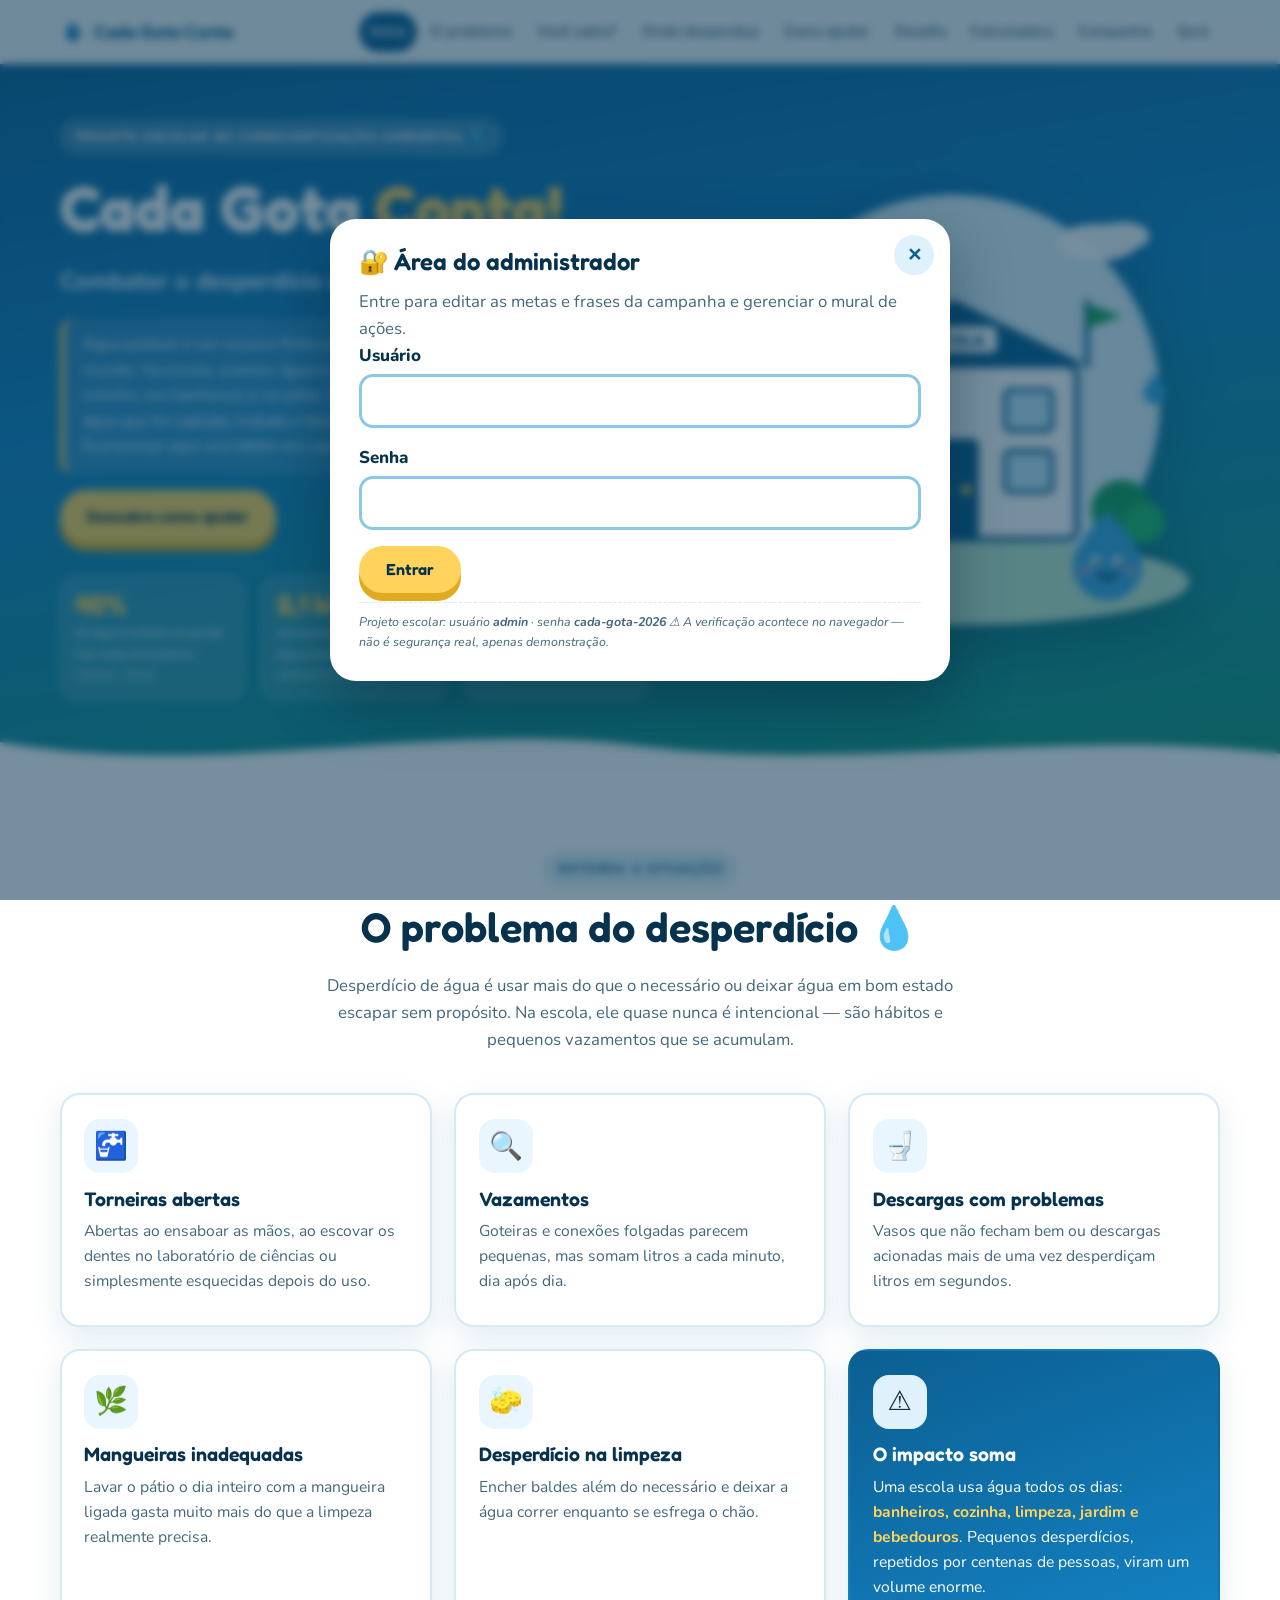
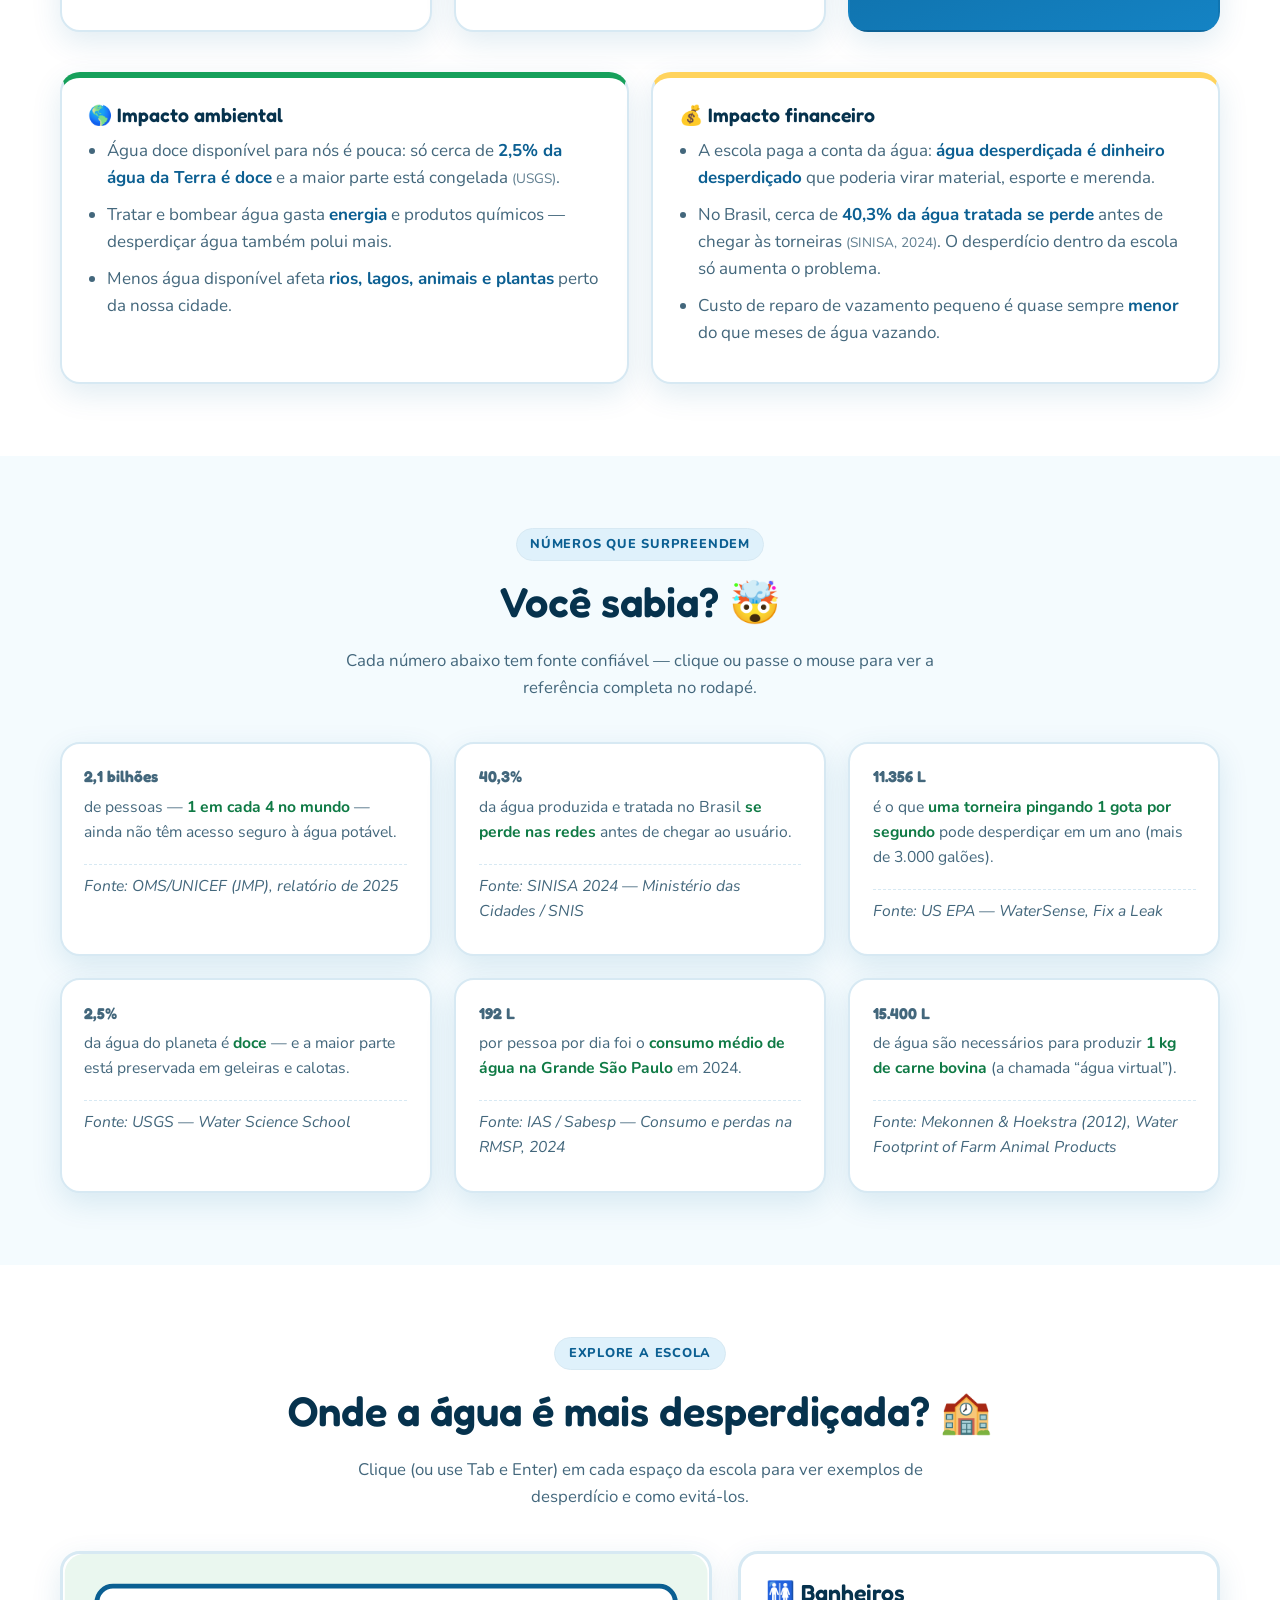
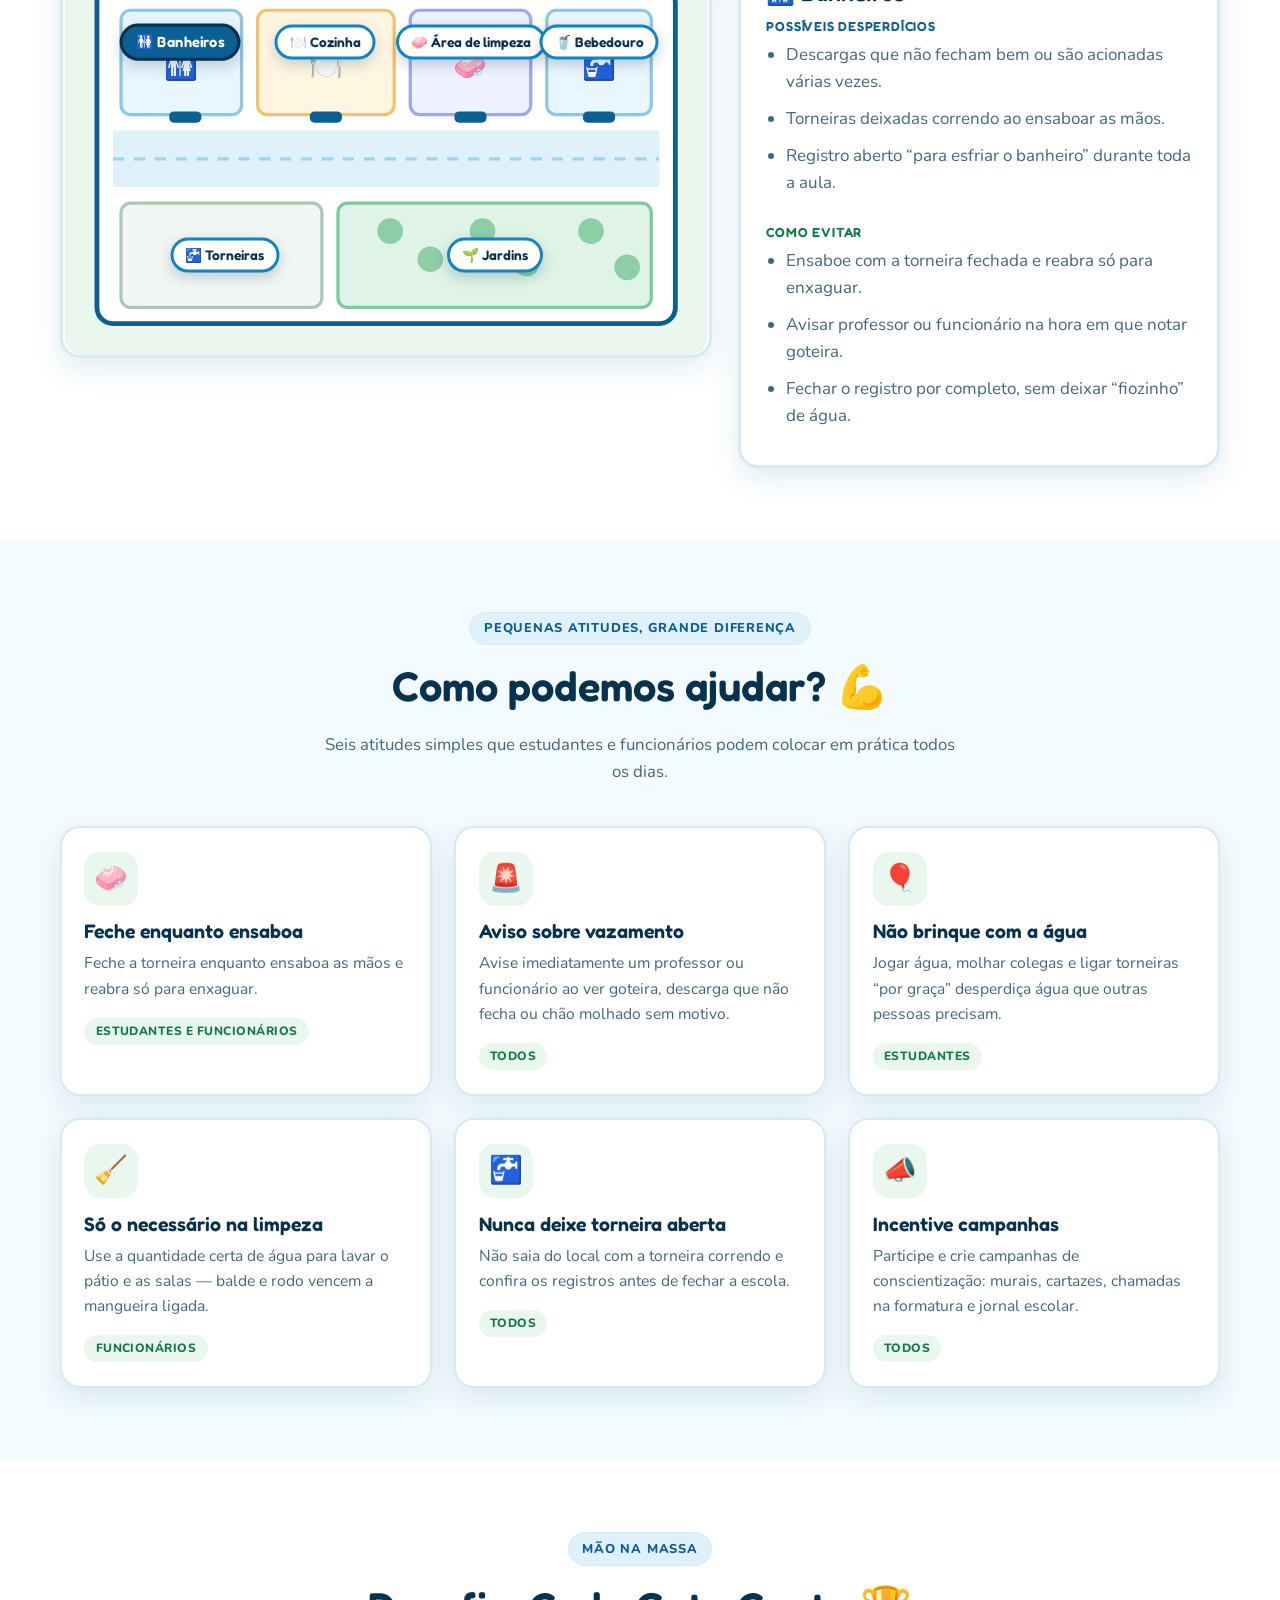
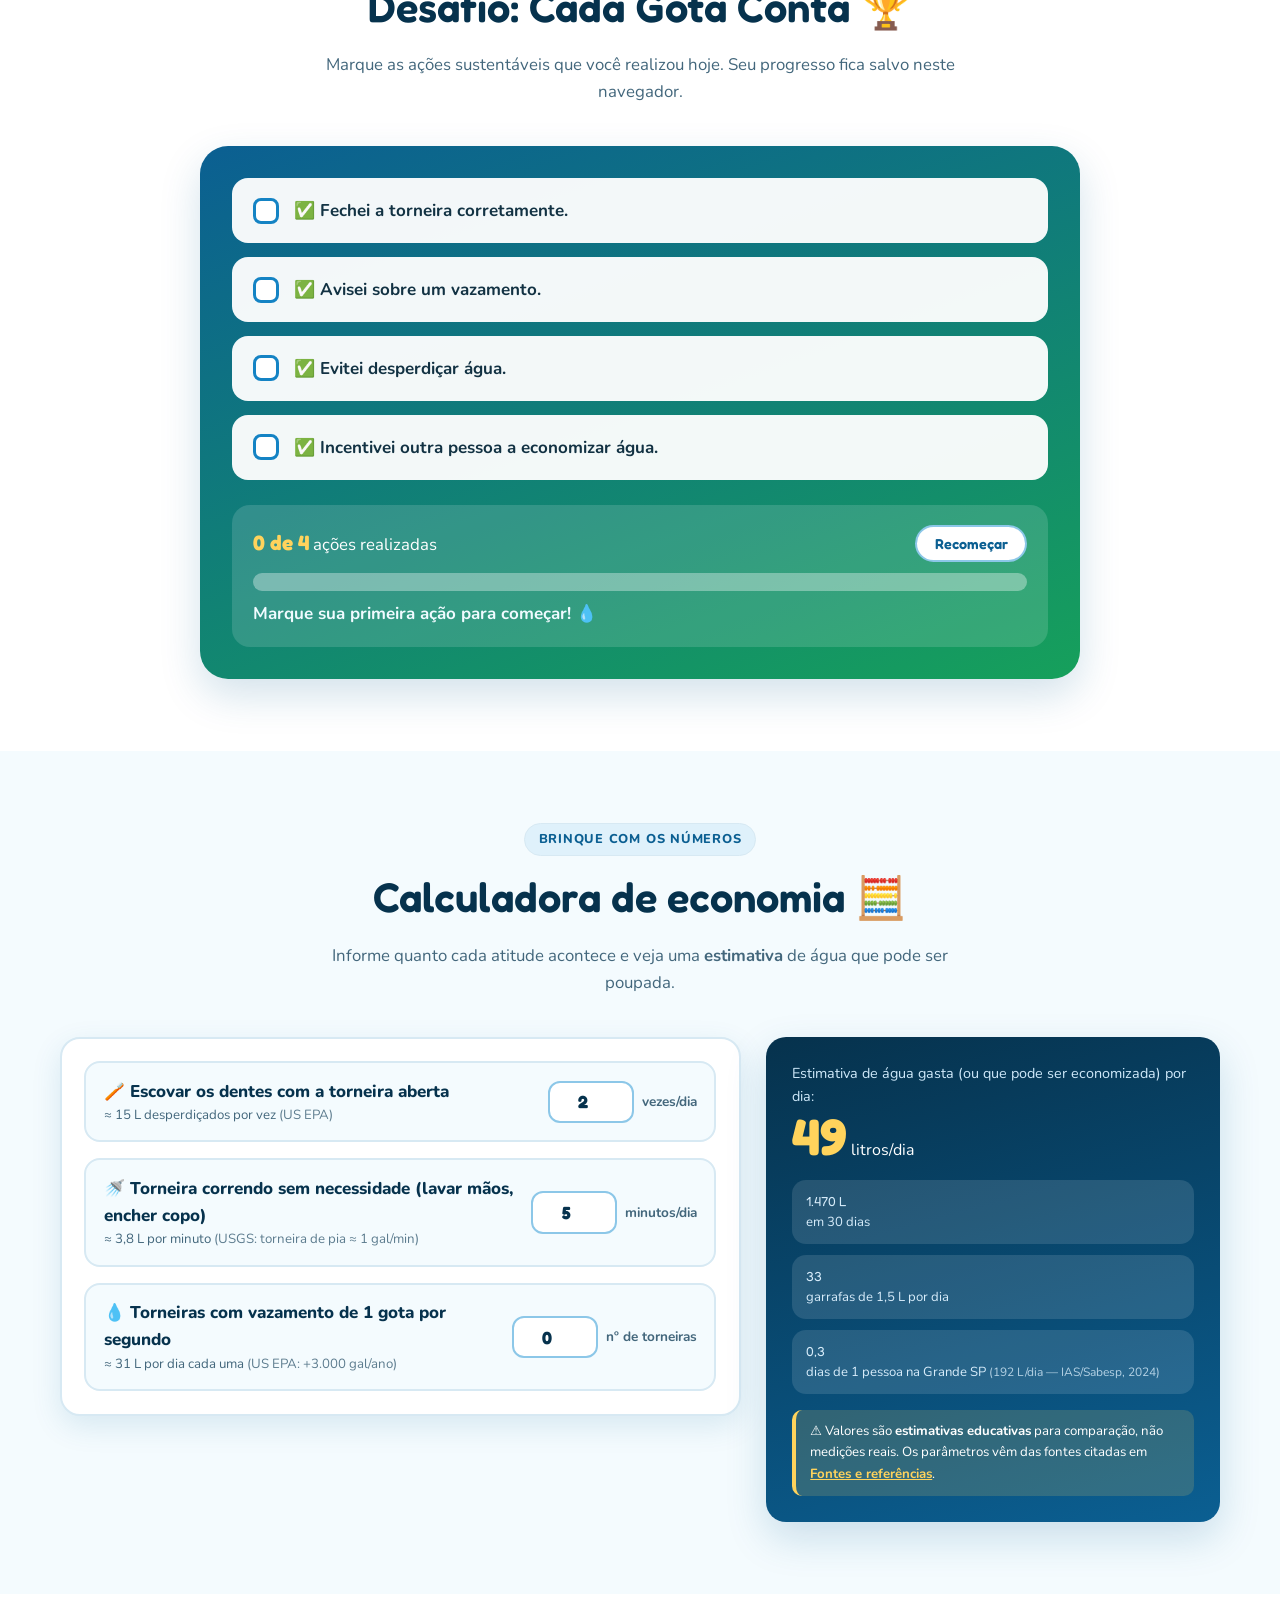
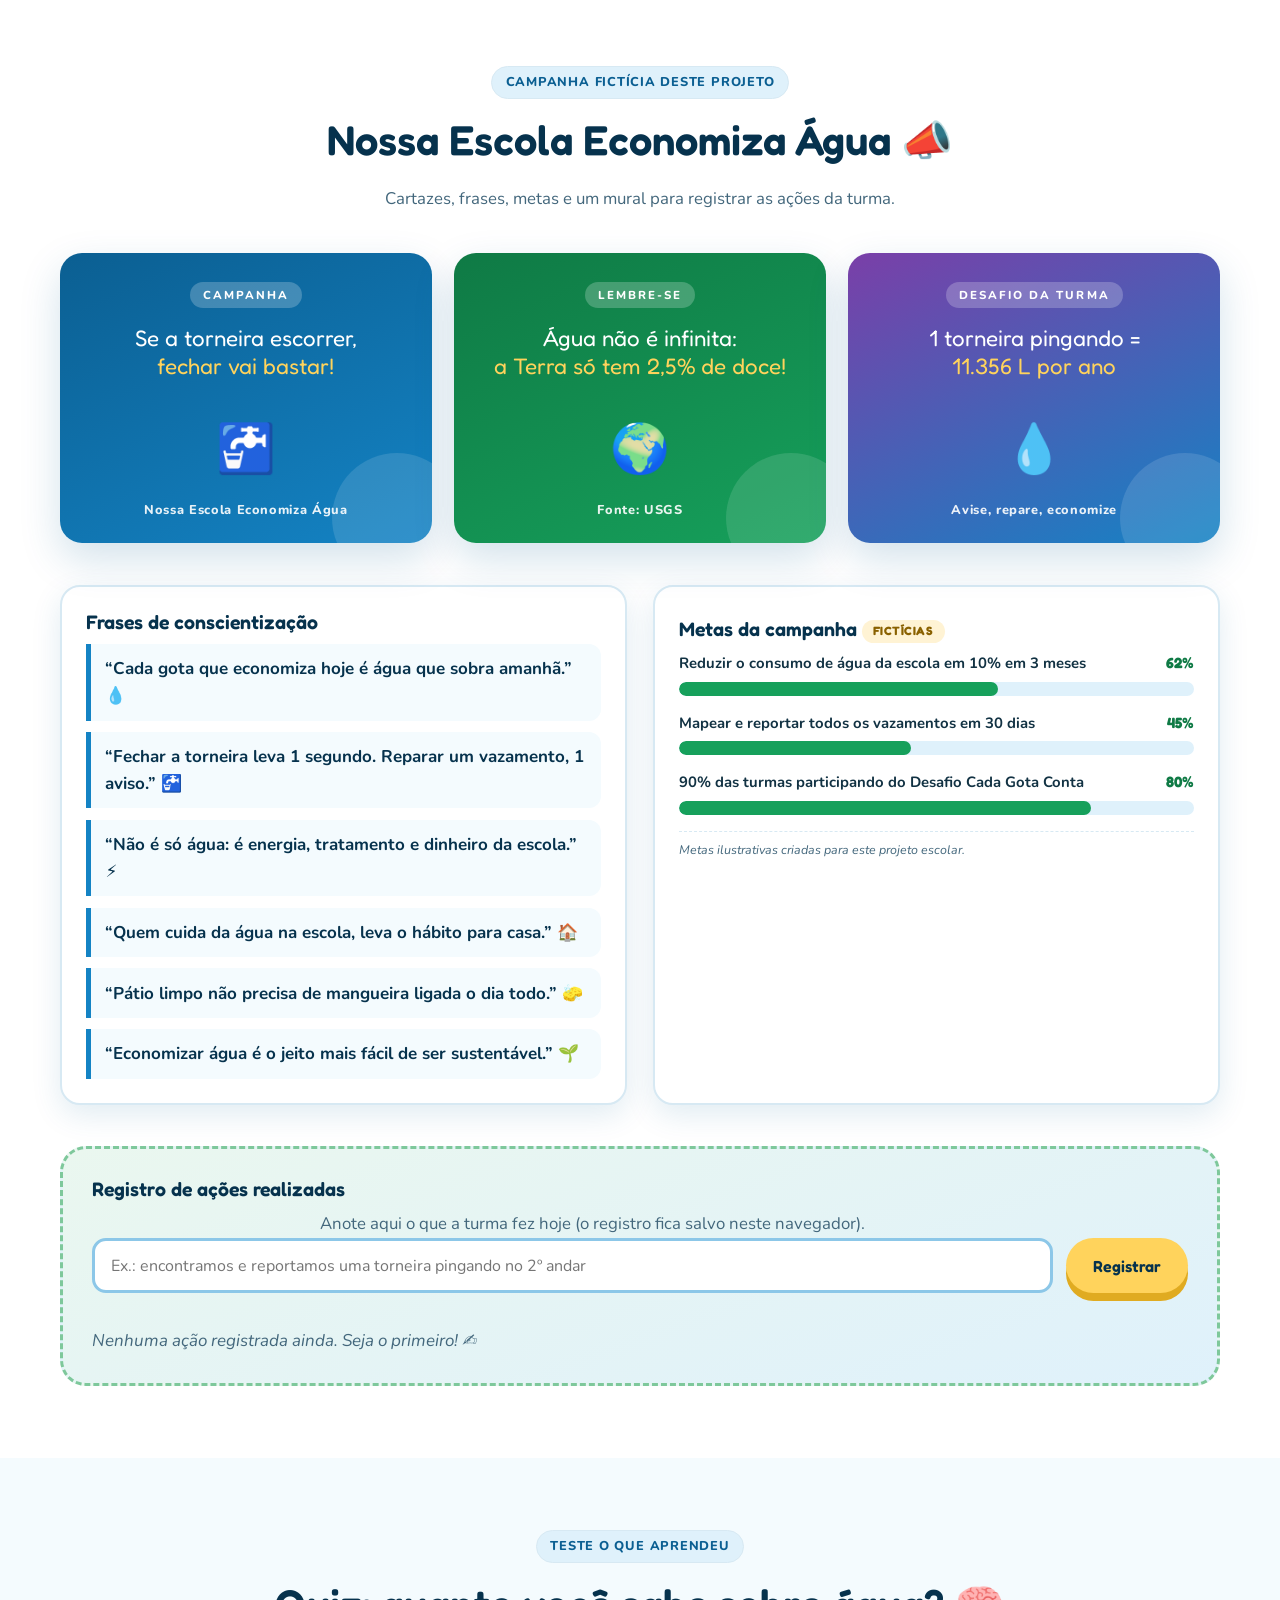
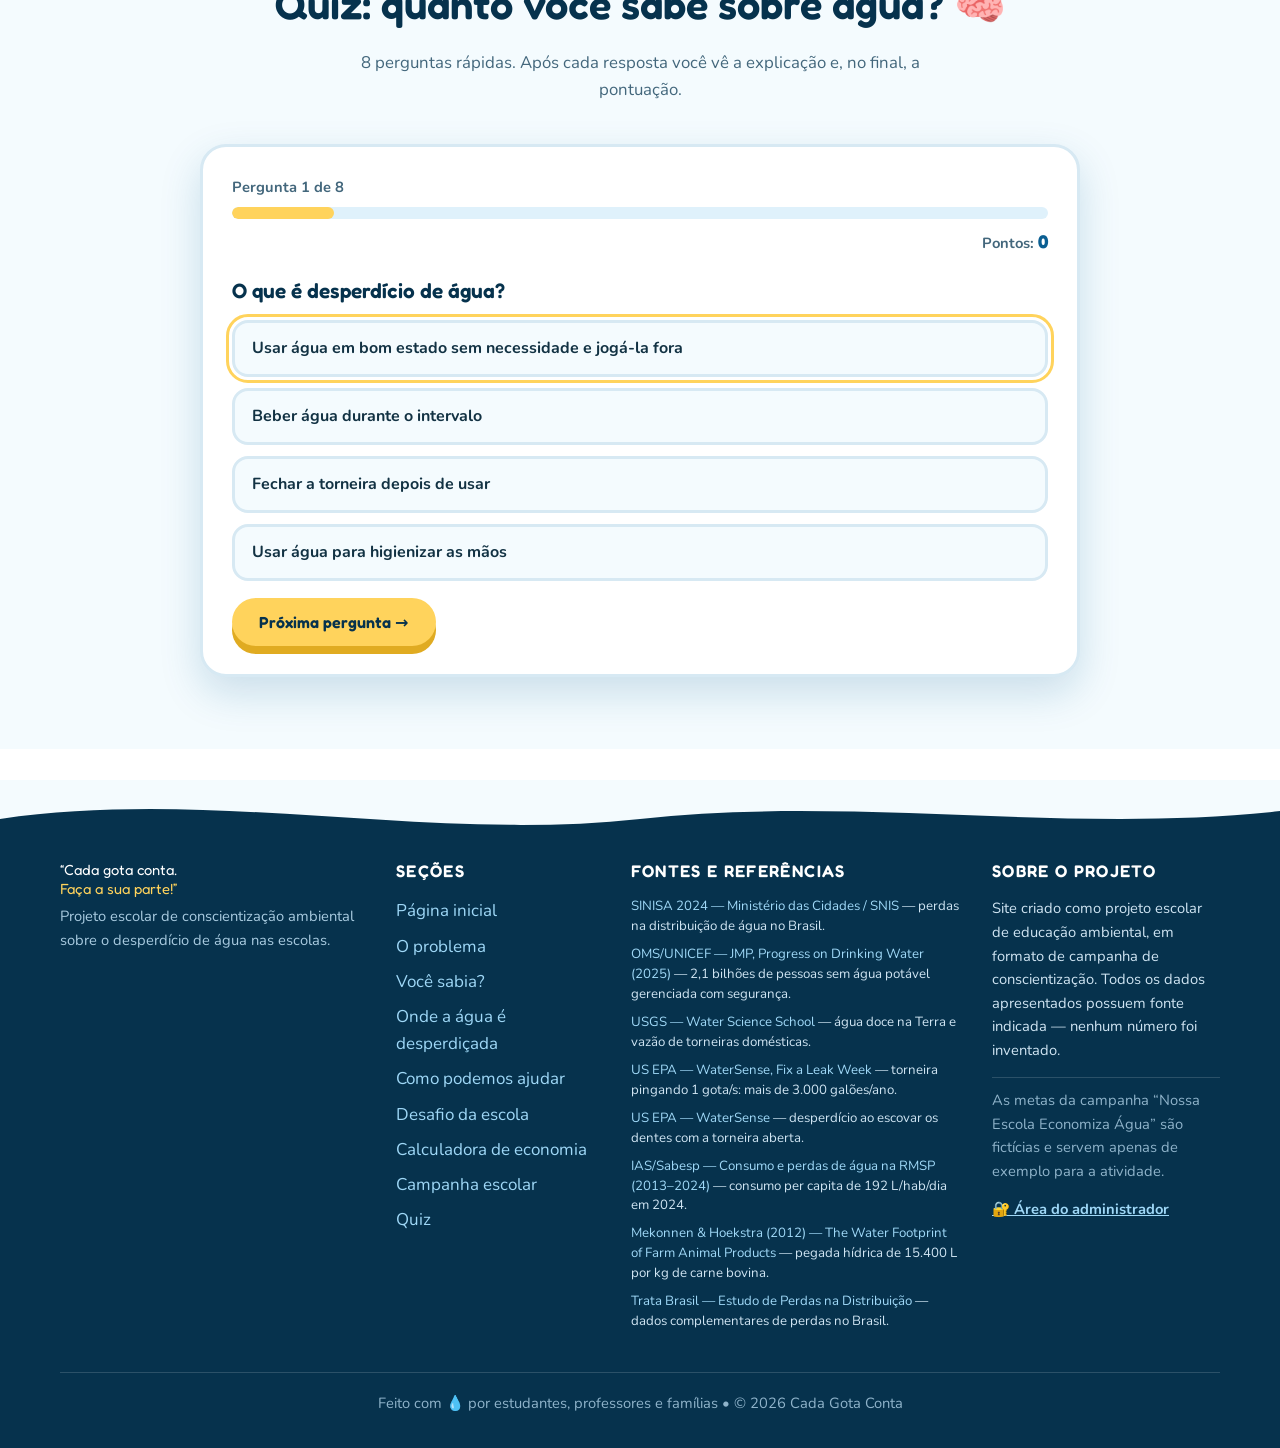
==== index.html @ d4c1e1e3 "Cada Gota Conta - site educativo sobre desperdício de água nas escolas (GitHub Pages)" ====
<!DOCTYPE html>
<html lang="pt-BR">
<head>
<meta charset="UTF-8">
<meta name="viewport" content="width=device-width, initial-scale=1.0">
<title>Cada Gota Conta! — Desperdício de água nas escolas</title>
<meta name="description" content="Site educativo sobre desperdício de água nas escolas: dados com fontes, dicas práticas, desafio interativo, calculadora de economia e quiz.">
<link rel="preconnect" href="https://fonts.googleapis.com">
<link rel="preconnect" href="https://fonts.gstatic.com" crossorigin>
<link href="https://fonts.googleapis.com/css2?family=Fredoka:wght@400;500;600;700&family=Nunito:wght@400;600;700;800&display=swap" rel="stylesheet">
<link rel="stylesheet" href="styles.css">
<link rel="icon" href="data:image/svg+xml,<svg xmlns='http://www.w3.org/2000/svg' viewBox='0 0 100 100'><text y='0.9em' font-size='90'>💧</text></svg>">
</head>
<body>

<a class="skip-link" href="#conteudo">Pular para o conteúdo principal</a>

<!-- ===================== MENU FIXO ===================== -->
<header class="menu-fixo">
  <nav class="nav container" aria-label="Navegação principal">
    <a class="marca" href="#inicio">
      <svg class="marca-icone" viewBox="0 0 24 24" aria-hidden="true" focusable="false">
        <path d="M12 2.5s6.5 7 6.5 11.4A6.5 6.5 0 0 1 12 20.5a6.5 6.5 0 0 1-6.5-6.6C5.5 9.5 12 2.5 12 2.5z" fill="currentColor"/>
      </svg>
      <span>Cada Gota Conta</span>
    </a>

    <button class="btn-menu" id="btn-menu" aria-expanded="false" aria-controls="lista-nav" aria-label="Abrir menu de navegação">
      <span class="linha-menu" aria-hidden="true"></span>
      <span class="linha-menu" aria-hidden="true"></span>
      <span class="linha-menu" aria-hidden="true"></span>
    </button>

    <ul class="lista-nav" id="lista-nav">
      <li><a href="#inicio">Início</a></li>
      <li><a href="#problema">O problema</a></li>
      <li><a href="#sabia">Você sabia?</a></li>
      <li><a href="#mapa">Onde desperdiça</a></li>
      <li><a href="#ajudar">Como ajudar</a></li>
      <li><a href="#desafio">Desafio</a></li>
      <li><a href="#calculadora">Calculadora</a></li>
      <li><a href="#campanha">Campanha</a></li>
      <li><a href="#quiz">Quiz</a></li>
    </ul>
  </nav>
</header>

<main id="conteudo">

<!-- ===================== 1. PÁGINA INICIAL ===================== -->
<section class="hero" id="inicio">
  <div class="container hero-interno">
    <div class="hero-texto reveal">
      <p class="etiqueta">Projeto escolar de conscientização ambiental 🌎</p>
      <h1>Cada Gota <span class="destaque-agua">Conta!</span></h1>
      <p class="subtitulo">Combater o desperdício de água começa na escola.</p>
      <p class="hero-recado">
        Água potável é um recurso finito e não chega igual para todo mundo. Na escola, usamos água o dia
        inteiro — na limpeza, na cozinha, nos banheiros e no pátio. Cada torneira mal fechada é água que
        foi captada, tratada e bombeada sendo jogada fora. Economizar aqui vira hábito em casa e na cidade.
      </p>
      <a class="botao botao-primario" href="#problema">Descubra como ajudar</a>

      <ul class="hero-numeros" aria-label="Números que mostram a importância do tema">
        <li>
          <strong class="numero" data-contador="40" data-sufixo="%">40%</strong>
          <span>da água tratada se perde nas redes brasileiras <em>(SINISA, 2024)</em></span>
        </li>
        <li>
          <strong class="numero" data-contador="2.1" data-decimais="1" data-sufixo=" bi">2,1 bi</strong>
          <span>de pessoas ainda sem água potável segura <em>(OMS/UNICEF, 2025)</em></span>
        </li>
        <li>
          <strong class="numero" data-contador="11356" data-sufixo=" L">11.356 L</strong>
          <span>perdidos por ano só com 1 torneira pingando <em>(US EPA)</em></span>
        </li>
      </ul>
    </div>

    <div class="hero-arte reveal" role="img" aria-label="Ilustração de uma escola com árvores, um bebedouro e gotas d'água flutuando ao redor">
      <svg viewBox="0 0 520 440" class="svg-escola" aria-hidden="true" focusable="false">
        <!-- céu / fundo -->
        <circle cx="260" cy="215" r="200" fill="#dff1fb"/>
        <circle cx="260" cy="215" r="200" fill="none" stroke="#b8e2f5" stroke-width="4"/>
        <!-- nuvens -->
        <g fill="#ffffff" opacity=".95">
          <ellipse cx="120" cy="80" rx="46" ry="22"/>
          <ellipse cx="150" cy="72" rx="30" ry="18"/>
          <ellipse cx="400" cy="60" rx="40" ry="18"/>
          <ellipse cx="425" cy="54" rx="26" ry="14"/>
        </g>
        <!-- sol -->
        <circle cx="66" cy="176" r="30" fill="#ffd35c"/>
        <!-- gramado -->
        <ellipse cx="260" cy="392" rx="230" ry="42" fill="#bfe8cd"/>
        <!-- prédio da escola -->
        <g>
          <rect x="140" y="180" width="240" height="170" rx="10" fill="#ffffff" stroke="#0b5f92" stroke-width="5"/>
          <polygon points="130,180 260,116 390,180" fill="#0b5f92"/>
          <rect x="236" y="252" width="48" height="98" rx="6" fill="#0b5f92"/>
          <circle cx="248" cy="302" r="5" fill="#ffd35c"/>
          <circle cx="272" cy="302" r="5" fill="#ffd35c"/>
          <!-- janelas -->
          <g fill="#bfe6fa" stroke="#0b5f92" stroke-width="4">
            <rect x="164" y="204" width="46" height="40" rx="5"/>
            <rect x="310" y="204" width="46" height="40" rx="5"/>
            <rect x="164" y="264" width="46" height="40" rx="5"/>
            <rect x="310" y="264" width="46" height="40" rx="5"/>
          </g>
          <!-- placa da escola -->
          <rect x="216" y="140" width="88" height="30" rx="8" fill="#ffffff" stroke="#0b5f92" stroke-width="4"/>
          <text x="260" y="161" text-anchor="middle" font-family="Fredoka, sans-serif" font-size="16" font-weight="600" fill="#0b5f92">ESCOLA</text>
          <!-- mastro -->
          <line x1="390" y1="180" x2="390" y2="118" stroke="#0b5f92" stroke-width="5" stroke-linecap="round"/>
          <polygon points="390,120 424,132 390,144" fill="#16a05b"/>
        </g>
        <!-- árvores -->
        <g>
          <rect x="88" y="330" width="14" height="40" rx="5" fill="#8a5a2b"/>
          <circle cx="95" cy="316" r="34" fill="#16a05b"/>
          <circle cx="74" cy="332" r="22" fill="#1fb96a"/>
          <rect x="418" y="336" width="12" height="36" rx="5" fill="#8a5a2b"/>
          <circle cx="424" cy="322" r="30" fill="#16a05b"/>
          <circle cx="446" cy="334" r="20" fill="#1fb96a"/>
        </g>
        <!-- torneira -->
        <g transform="translate(60,236)">
          <rect x="0" y="0" width="16" height="64" rx="6" fill="#5a7d8f"/>
          <rect x="10" y="-4" width="52" height="14" rx="7" fill="#5a7d8f"/>
          <rect x="44" y="8" width="18" height="12" rx="5" fill="#486677"/>
          <circle cx="53" cy="-6" r="12" fill="#ffd35c" stroke="#486677" stroke-width="4"/>
        </g>
        <!-- gotas animadas -->
        <g class="gotas">
          <g class="gota gota-1" transform="translate(118,286)">
            <path d="M0,-16 C7,-6 12,0 12,6 A12,12 0 0 1 -12,6 C-12,0 -7,-6 0,-16 Z" fill="#38a7e0"/>
          </g>
          <g class="gota gota-2" transform="translate(150,320) scale(.7)">
            <path d="M0,-16 C7,-6 12,0 12,6 A12,12 0 0 1 -12,6 C-12,0 -7,-6 0,-16 Z" fill="#16a05b"/>
          </g>
          <g class="gota gota-3" transform="translate(430,180) scale(.9)">
            <path d="M0,-16 C7,-6 12,0 12,6 A12,12 0 0 1 -12,6 C-12,0 -7,-6 0,-16 Z" fill="#38a7e0"/>
          </g>
        </g>
        <!-- gota mascote -->
        <g transform="translate(410,368)">
          <path d="M0,-46 C20,-24 34,-8 34,8 A34,34 0 0 1 -34,8 C-34,-8 -20,-24 0,-46 Z" fill="#38a7e0"/>
          <circle cx="-11" cy="4" r="5.5" fill="#ffffff"/>
          <circle cx="11" cy="4" r="5.5" fill="#ffffff"/>
          <circle cx="-9.5" cy="5.5" r="2.6" fill="#08324a"/>
          <circle cx="12.5" cy="5.5" r="2.6" fill="#08324a"/>
          <path d="M-9,16 Q0,24 9,16" stroke="#08324a" stroke-width="3.4" fill="none" stroke-linecap="round"/>
          <circle cx="-22" cy="13" r="4.5" fill="#ff9fb0" opacity=".7"/>
          <circle cx="22" cy="13" r="4.5" fill="#ff9fb0" opacity=".7"/>
        </g>
      </svg>
    </div>
  </div>

  <div class="ondulacao" aria-hidden="true">
    <svg viewBox="0 0 1440 90" preserveAspectRatio="none"><path d="M0,40 C240,90 480,10 720,45 C960,80 1200,20 1440,55 L1440,90 L0,90 Z" fill="#ffffff"></path></svg>
  </div>
</section>

<!-- ===================== 2. O PROBLEMA ===================== -->
<section class="secao" id="problema">
  <div class="container">
    <header class="cabecalho-secao reveal">
      <p class="etiqueta">Entenda a situação</p>
      <h2>O problema do desperdício 💧</h2>
      <p class="secao-lead">Desperdício de água é usar mais do que o necessário ou deixar água em bom estado escapar sem propósito. Na escola, ele quase nunca é intencional — são hábitos e pequenos vazamentos que se acumulam.</p>
    </header>

    <div class="grade grade-3 reveal">
      <article class="card card-exemplo">
        <span class="card-icone" aria-hidden="true">🚰</span>
        <h3>Torneiras abertas</h3>
        <p>Abertas ao ensaboar as mãos, ao escovar os dentes no laboratório de ciências ou simplesmente esquecidas depois do uso.</p>
      </article>
      <article class="card card-exemplo">
        <span class="card-icone" aria-hidden="true">🔍</span>
        <h3>Vazamentos</h3>
        <p>Goteiras e conexões folgadas parecem pequenas, mas somam litros a cada minuto, dia após dia.</p>
      </article>
      <article class="card card-exemplo">
        <span class="card-icone" aria-hidden="true">🚽</span>
        <h3>Descargas com problemas</h3>
        <p>Vasos que não fecham bem ou descargas acionadas mais de uma vez desperdiçam litros em segundos.</p>
      </article>
      <article class="card card-exemplo">
        <span class="card-icone" aria-hidden="true">🌿</span>
        <h3>Mangueiras inadequadas</h3>
        <p>Lavar o pátio o dia inteiro com a mangueira ligada gasta muito mais do que a limpeza realmente precisa.</p>
      </article>
      <article class="card card-exemplo">
        <span class="card-icone" aria-hidden="true">🧽</span>
        <h3>Desperdício na limpeza</h3>
        <p>Encher baldes além do necessário e deixar a água correr enquanto se esfrega o chão.</p>
      </article>
      <article class="card card-destaque">
        <span class="card-icone" aria-hidden="true">⚠️</span>
        <h3>O impacto soma</h3>
        <p>Uma escola usa água todos os dias: <strong>banheiros, cozinha, limpeza, jardim e bebedouros</strong>. Pequenos desperdícios, repetidos por centenas de pessoas, viram um volume enorme.</p>
      </article>
    </div>

    <div class="impactos reveal">
      <article class="impacto impacto-ambiental">
        <h3><span aria-hidden="true">🌎</span> Impacto ambiental</h3>
        <ul class="lista-marcada">
          <li>Água doce disponível para nós é pouca: só cerca de <strong>2,5% da água da Terra é doce</strong> e a maior parte está congelada <em>(USGS)</em>.</li>
          <li>Tratar e bombear água gasta <strong>energia</strong> e produtos químicos — desperdiçar água também polui mais.</li>
          <li>Menos água disponível afeta <strong>rios, lagos, animais e plantas</strong> perto da nossa cidade.</li>
        </ul>
      </article>
      <article class="impacto impacto-financeiro">
        <h3><span aria-hidden="true">💰</span> Impacto financeiro</h3>
        <ul class="lista-marcada">
          <li>A escola paga a conta da água: <strong>água desperdiçada é dinheiro desperdiçado</strong> que poderia virar material, esporte e merenda.</li>
          <li>No Brasil, cerca de <strong>40,3% da água tratada se perde</strong> antes de chegar às torneiras <em>(SINISA, 2024)</em>. O desperdício dentro da escola só aumenta o problema.</li>
          <li>Custo de reparo de vazamento pequeno é quase sempre <strong>menor</strong> do que meses de água vazando.</li>
        </ul>
      </article>
    </div>
  </div>
</section>

<!-- ===================== 3. VOCÊ SABIA? ===================== -->
<section class="secao secao-fundo-suave" id="sabia">
  <div class="container">
    <header class="cabecalho-secao reveal">
      <p class="etiqueta">Números que surpreendem</p>
      <h2>Você sabia? 🤯</h2>
      <p class="secao-lead">Cada número abaixo tem fonte confiável — clique ou passe o mouse para ver a referência completa no rodapé.</p>
    </header>

    <div class="grade grade-3 reveal">
      <article class="card card-dado">
        <p class="dado-grande">2,1 bilhões</p>
        <p class="dado-texto">de pessoas — <strong>1 em cada 4 no mundo</strong> — ainda não têm acesso seguro à água potável.</p>
        <p class="fonte-mini">Fonte: OMS/UNICEF (JMP), relatório de 2025</p>
      </article>
      <article class="card card-dado">
        <p class="dado-grande">40,3%</p>
        <p class="dado-texto">da água produzida e tratada no Brasil <strong>se perde nas redes</strong> antes de chegar ao usuário.</p>
        <p class="fonte-mini">Fonte: SINISA 2024 — Ministério das Cidades / SNIS</p>
      </article>
      <article class="card card-dado">
        <p class="dado-grande">11.356 L</p>
        <p class="dado-texto">é o que <strong>uma torneira pingando 1 gota por segundo</strong> pode desperdiçar em um ano (mais de 3.000 galões).</p>
        <p class="fonte-mini">Fonte: US EPA — WaterSense, Fix a Leak</p>
      </article>
      <article class="card card-dado">
        <p class="dado-grande">2,5%</p>
        <p class="dado-texto">da água do planeta é <strong>doce</strong> — e a maior parte está preservada em geleiras e calotas.</p>
        <p class="fonte-mini">Fonte: USGS — Water Science School</p>
      </article>
      <article class="card card-dado">
        <p class="dado-grande">192 L</p>
        <p class="dado-texto">por pessoa por dia foi o <strong>consumo médio de água na Grande São Paulo</strong> em 2024.</p>
        <p class="fonte-mini">Fonte: IAS / Sabesp — Consumo e perdas na RMSP, 2024</p>
      </article>
      <article class="card card-dado">
        <p class="dado-grande">15.400 L</p>
        <p class="dado-texto">de água são necessários para produzir <strong>1 kg de carne bovina</strong> (a chamada “água virtual”).</p>
        <p class="fonte-mini">Fonte: Mekonnen &amp; Hoekstra (2012), Water Footprint of Farm Animal Products</p>
      </article>
    </div>
  </div>
</section>

<!-- ===================== 4. ONDE A ÁGUA É MAIS DESPERDIÇADA ===================== -->
<section class="secao" id="mapa">
  <div class="container">
    <header class="cabecalho-secao reveal">
      <p class="etiqueta">Explore a escola</p>
      <h2>Onde a água é mais desperdiçada? 🏫</h2>
      <p class="secao-lead">Clique (ou use Tab e Enter) em cada espaço da escola para ver exemplos de desperdício e como evitá-los.</p>
    </header>

    <div class="mapa-caixa reveal">
      <div class="planta" id="planta">
        <svg viewBox="0 0 800 500" class="svg-planta" aria-hidden="true" focusable="false">
          <!-- terreno -->
          <rect x="0" y="0" width="800" height="500" rx="24" fill="#eaf7ef"/>
          <!-- prédio -->
          <rect x="40" y="40" width="720" height="420" rx="20" fill="#ffffff" stroke="#0b5f92" stroke-width="6"/>
          <!-- corredor -->
          <rect x="60" y="220" width="680" height="70" fill="#dff1fb"/>
          <line x1="60" y1="255" x2="740" y2="255" stroke="#9ed4ef" stroke-width="4" stroke-dasharray="14 12"/>
          <!-- salas de cima -->
          <g>
            <rect x="70" y="70" width="150" height="130" rx="12" fill="#e9f6ff" stroke="#8cc7e8" stroke-width="4"/>
            <rect x="240" y="70" width="170" height="130" rx="12" fill="#fff6e2" stroke="#f0c46b" stroke-width="4"/>
            <rect x="430" y="70" width="150" height="130" rx="12" fill="#eef1ff" stroke="#9aa8ee" stroke-width="4"/>
            <rect x="600" y="70" width="130" height="130" rx="12" fill="#e9f6ff" stroke="#8cc7e8" stroke-width="4"/>
          </g>
          <!-- área inferior -->
          <rect x="70" y="310" width="250" height="130" rx="12" fill="#f2f7f4" stroke="#a8c9b4" stroke-width="4"/>
          <rect x="340" y="310" width="390" height="130" rx="12" fill="#dff4e6" stroke="#7ec89b" stroke-width="4"/>
          <!-- jardim: canteiros -->
          <g fill="#7ec89b" opacity=".85">
            <circle cx="405" cy="345" r="16"/><circle cx="455" cy="380" r="16"/>
            <circle cx="520" cy="345" r="16"/><circle cx="575" cy="385" r="16"/>
            <circle cx="655" cy="345" r="16"/><circle cx="700" cy="390" r="16"/>
          </g>
          <!-- portas -->
          <g fill="#0b5f92">
            <rect x="130" y="196" width="40" height="14" rx="6"/>
            <rect x="305" y="196" width="40" height="14" rx="6"/>
            <rect x="485" y="196" width="40" height="14" rx="6"/>
            <rect x="645" y="196" width="40" height="14" rx="6"/>
          </g>
          <!-- símbolos -->
          <g font-size="34" text-anchor="middle">
            <text x="145" y="150">🚻</text>
            <text x="325" y="150">🍽️</text>
            <text x="505" y="150">🧼</text>
            <text x="665" y="150">🚰</text>
            <text x="195" y="390">🧹</text>
          </g>
        </svg>

        <button class="hotspot ativo" data-lugar="banheiros" style="left:18.1%; top:22%" aria-pressed="true">🚻 Banheiros</button>
        <button class="hotspot" data-lugar="cozinha" style="left:40.6%; top:22%" aria-pressed="false">🍽️ Cozinha</button>
        <button class="hotspot" data-lugar="limpeza" style="left:63.1%; top:22%" aria-pressed="false">🧼 Área de limpeza</button>
        <button class="hotspot" data-lugar="bebedouro" style="left:83%; top:22%" aria-pressed="false">🥤 Bebedouro</button>
        <button class="hotspot" data-lugar="torneiras" style="left:25%; top:75%" aria-pressed="false">🚰 Torneiras</button>
        <button class="hotspot" data-lugar="jardim" style="left:66.8%; top:75%" aria-pressed="false">🌱 Jardins</button>
      </div>

      <article class="detalhe-lugar" id="detalhe-lugar" tabindex="0" aria-live="polite">
        <h3 id="detalhe-titulo">🚻 Banheiros</h3>
        <div class="detalhe-colunas">
          <div>
            <h4>Possíveis desperdícios</h4>
            <ul class="lista-marcada" id="detalhe-perdas"></ul>
          </div>
          <div>
            <h4 class="titulo-verde">Como evitar</h4>
            <ul class="lista-marcada lista-verde" id="detalhe-dicas"></ul>
          </div>
        </div>
      </article>
    </div>
  </div>
</section>

<!-- ===================== 5. COMO PODEMOS AJUDAR ===================== -->
<section class="secao secao-fundo-suave" id="ajudar">
  <div class="container">
    <header class="cabecalho-secao reveal">
      <p class="etiqueta">Pequenas atitudes, grande diferença</p>
      <h2>Como podemos ajudar? 💪</h2>
      <p class="secao-lead">Seis atitudes simples que estudantes e funcionários podem colocar em prática todos os dias.</p>
    </header>

    <div class="grade grade-3 reveal">
      <article class="card card-dica">
        <span class="card-icone" aria-hidden="true">🧼</span>
        <h3>Feche enquanto ensaboa</h3>
        <p>Feche a torneira enquanto ensaboa as mãos e reabra só para enxaguar.</p>
        <span class="selo">Estudantes e funcionários</span>
      </article>
      <article class="card card-dica">
        <span class="card-icone" aria-hidden="true">🚨</span>
        <h3>Aviso sobre vazamento</h3>
        <p>Avise imediatamente um professor ou funcionário ao ver goteira, descarga que não fecha ou chão molhado sem motivo.</p>
        <span class="selo">Todos</span>
      </article>
      <article class="card card-dica">
        <span class="card-icone" aria-hidden="true">🎈</span>
        <h3>Não brinque com a água</h3>
        <p>Jogar água, molhar colegas e ligar torneiras “por graça” desperdiça água que outras pessoas precisam.</p>
        <span class="selo">Estudantes</span>
      </article>
      <article class="card card-dica">
        <span class="card-icone" aria-hidden="true">🧹</span>
        <h3>Só o necessário na limpeza</h3>
        <p>Use a quantidade certa de água para lavar o pátio e as salas — balde e rodo vencem a mangueira ligada.</p>
        <span class="selo">Funcionários</span>
      </article>
      <article class="card card-dica">
        <span class="card-icone" aria-hidden="true">🚰</span>
        <h3>Nunca deixe torneira aberta</h3>
        <p>Não saia do local com a torneira correndo e confira os registros antes de fechar a escola.</p>
        <span class="selo">Todos</span>
      </article>
      <article class="card card-dica">
        <span class="card-icone" aria-hidden="true">📣</span>
        <h3>Incentive campanhas</h3>
        <p>Participe e crie campanhas de conscientização: murais, cartazes, chamadas na formatura e jornal escolar.</p>
        <span class="selo">Todos</span>
      </article>
    </div>
  </div>
</section>

<!-- ===================== 6. DESAFIO DA ESCOLA ===================== -->
<section class="secao" id="desafio">
  <div class="container container-estreito">
    <header class="cabecalho-secao reveal">
      <p class="etiqueta">Mão na massa</p>
      <h2>Desafio: Cada Gota Conta 🏆</h2>
      <p class="secao-lead">Marque as ações sustentáveis que você realizou hoje. Seu progresso fica salvo neste navegador.</p>
    </header>

    <div class="desafio-painel reveal">
      <ul class="lista-checks" id="lista-checks">
        <li>
          <label class="check-item">
            <input type="checkbox" class="check-acao" data-acao="fechei">
            <span class="caixa-check" aria-hidden="true"></span>
            <span class="texto-check">✅ Fechei a torneira corretamente.</span>
          </label>
        </li>
        <li>
          <label class="check-item">
            <input type="checkbox" class="check-acao" data-acao="avisei">
            <span class="caixa-check" aria-hidden="true"></span>
            <span class="texto-check">✅ Avisei sobre um vazamento.</span>
          </label>
        </li>
        <li>
          <label class="check-item">
            <input type="checkbox" class="check-acao" data-acao="evitei">
            <span class="caixa-check" aria-hidden="true"></span>
            <span class="texto-check">✅ Evitei desperdiçar água.</span>
          </label>
        </li>
        <li>
          <label class="check-item">
            <input type="checkbox" class="check-acao" data-acao="incentivei">
            <span class="caixa-check" aria-hidden="true"></span>
            <span class="texto-check">✅ Incentivei outra pessoa a economizar água.</span>
          </label>
        </li>
      </ul>

      <div class="progresso-bloco">
        <div class="progresso-info">
          <p id="desafio-contador" aria-live="polite"><strong>0 de 4</strong> ações realizadas</p>
          <button class="botao botao-secundario botao-pequeno" id="btn-reset-desafio" type="button">Recomeçar</button>
        </div>
        <div class="barra" role="progressbar" aria-labelledby="desafio-contador" aria-valuemin="0" aria-valuemax="4" aria-valuenow="0" id="barra-desafio">
          <div class="barra-preenchida" id="barra-desafio-fill" style="width:0%"></div>
        </div>
        <p class="mensagem-desafio" id="mensagem-desafio">Marque sua primeira ação para começar! 💧</p>
      </div>
    </div>
  </div>
</section>

<!-- ===================== 7. CALCULADORA DE ECONOMIA ===================== -->
<section class="secao secao-fundo-suave" id="calculadora">
  <div class="container">
    <header class="cabecalho-secao reveal">
      <p class="etiqueta">Brinque com os números</p>
      <h2>Calculadora de economia 🧮</h2>
      <p class="secao-lead">Informe quanto cada atitude acontece e veja uma <strong>estimativa</strong> de água que pode ser poupada.</p>
    </header>

    <div class="calculadora reveal">
      <form class="calc-form" id="calc-form" novalidate>
        <div class="calc-linha">
          <label for="calc-dentes">
            <span class="calc-nome">🪥 Escovar os dentes com a torneira aberta</span>
            <span class="calc-param">≈ 15 L desperdiçados por vez <em>(US EPA)</em></span>
          </label>
          <div class="calc-input">
            <input type="number" id="calc-dentes" min="0" max="50" step="1" value="2" inputmode="numeric">
            <span>vezes/dia</span>
          </div>
        </div>

        <div class="calc-linha">
          <label for="calc-minutos">
            <span class="calc-nome">🚿 Torneira correndo sem necessidade (lavar mãos, encher copo)</span>
            <span class="calc-param">≈ 3,8 L por minuto <em>(USGS: torneira de pia ≈ 1 gal/min)</em></span>
          </label>
          <div class="calc-input">
            <input type="number" id="calc-minutos" min="0" max="600" step="1" value="5" inputmode="numeric">
            <span>minutos/dia</span>
          </div>
        </div>

        <div class="calc-linha">
          <label for="calc-vazamento">
            <span class="calc-nome">💧 Torneiras com vazamento de 1 gota por segundo</span>
            <span class="calc-param">≈ 31 L por dia cada uma <em>(US EPA: +3.000 gal/ano)</em></span>
          </label>
          <div class="calc-input">
            <input type="number" id="calc-vazamento" min="0" max="50" step="1" value="0" inputmode="numeric">
            <span>nº de torneiras</span>
          </div>
        </div>
      </form>

      <div class="calc-resultado" aria-live="polite">
        <p class="calc-rotulo">Estimativa de água gasta (ou que pode ser economizada) por dia:</p>
        <p class="calc-total"><strong id="calc-total-dia">0</strong> litros/dia</p>
        <div class="calc-grades">
          <div class="calc-mini">
            <p class="calc-mini-num" id="calc-total-mes">0 L</p>
            <p>em 30 dias</p>
          </div>
          <div class="calc-mini">
            <p class="calc-mini-num" id="calc-garrafas">0</p>
            <p>garrafas de 1,5 L por dia</p>
          </div>
          <div class="calc-mini">
            <p class="calc-mini-num" id="calc-pessoas">0</p>
            <p>dias de 1 pessoa na Grande SP <em>(192 L/dia — IAS/Sabesp, 2024)</em></p>
          </div>
        </div>
        <p class="aviso">⚠️ Valores são <strong>estimativas educativas</strong> para comparação, não medições reais. Os parâmetros vêm das fontes citadas em <a href="#fontes">Fontes e referências</a>.</p>
      </div>
    </div>
  </div>
</section>

<!-- ===================== 8. CAMPANHA ESCOLAR ===================== -->
<section class="secao" id="campanha">
  <div class="container">
    <header class="cabecalho-secao reveal">
      <p class="etiqueta">Campanha fictícia deste projeto</p>
      <h2>Nossa Escola Economiza Água 📣</h2>
      <p class="secao-lead">Cartazes, frases, metas e um mural para registrar as ações da turma.</p>
    </header>

    <div class="grade grade-3 reveal">
      <article class="cartaz cartaz-1">
        <p class="cartaz-topo">CAMPANHA</p>
        <p class="cartaz-frase">Se a torneira escorrer,<br><span>fechar vai bastar!</span></p>
        <span class="cartaz-emoji" aria-hidden="true">🚰</span>
        <p class="cartaz-rodape">Nossa Escola Economiza Água</p>
      </article>
      <article class="cartaz cartaz-2">
        <p class="cartaz-topo">LEMBRE-SE</p>
        <p class="cartaz-frase">Água não é infinita:<br><span>a Terra só tem 2,5% de doce!</span></p>
        <span class="cartaz-emoji" aria-hidden="true">🌍</span>
        <p class="cartaz-rodape">Fonte: USGS</p>
      </article>
      <article class="cartaz cartaz-3">
        <p class="cartaz-topo">DESAFIO DA TURMA</p>
        <p class="cartaz-frase">1 torneira pingando =<br><span>11.356 L por ano</span></p>
        <span class="cartaz-emoji" aria-hidden="true">💧</span>
        <p class="cartaz-rodape">Avise, repare, economize</p>
      </article>
    </div>

    <div class="campanha-meio reveal">
      <div class="frases-caixa">
        <h3>Frases de conscientização</h3>
        <ul class="frases-lista" id="frases-lista"></ul>
      </div>

      <div class="metas-caixa">
        <h3>Metas da campanha <span class="selo selo-ficticio">fictícias</span></h3>

        <div id="meta-lista"></div>

        <p class="fonte-mini">Metas ilustrativas criadas para este projeto escolar.</p>
      </div>
    </div>

    <div class="mural reveal">
      <h3>Registro de ações realizadas</h3>
      <p class="secao-lead">Anote aqui o que a turma fez hoje (o registro fica salvo neste navegador).</p>
      <form class="mural-form" id="mural-form">
        <label class="oculto" for="mural-input">Descreva a ação realizada</label>
        <input type="text" id="mural-input" placeholder="Ex.: encontramos e reportamos uma torneira pingando no 2º andar" maxlength="140" required>
        <button class="botao botao-primario" type="submit">Registrar</button>
      </form>
      <ul class="mural-lista" id="mural-lista" aria-live="polite"></ul>
      <p class="mural-vazio" id="mural-vazio">Nenhuma ação registrada ainda. Seja o primeiro! ✍️</p>
    </div>
  </div>
</section>

<!-- ===================== 9. QUIZ ===================== -->
<section class="secao secao-fundo-suave" id="quiz">
  <div class="container container-estreito">
    <header class="cabecalho-secao reveal">
      <p class="etiqueta">Teste o que aprendeu</p>
      <h2>Quiz: quanto você sabe sobre água? 🧠</h2>
      <p class="secao-lead">8 perguntas rápidas. Após cada resposta você vê a explicação e, no final, a pontuação.</p>
    </header>

    <div class="quiz-painel reveal">
      <div class="quiz-topo">
        <p id="quiz-progresso">Pergunta 1 de 8</p>
        <div class="barra barra-quiz">
          <div class="barra-preenchida" id="barra-quiz-fill" style="width:12.5%"></div>
        </div>
        <p class="quiz-pontos">Pontos: <strong id="quiz-pontos">0</strong></p>
      </div>

      <div id="quiz-conteudo">
        <h3 class="quiz-pergunta" id="quiz-pergunta">—</h3>
        <div class="quiz-alternativas" id="quiz-alternativas" role="group" aria-label="Alternativas de resposta"></div>
        <div class="quiz-feedback" id="quiz-feedback" aria-live="polite" hidden></div>
        <button class="botao botao-primario" id="quiz-proxima" type="button" hidden>Próxima pergunta →</button>
      </div>

      <div id="quiz-final" hidden>
        <p class="quiz-emoji-final" id="quiz-emoji-final" aria-hidden="true">🎉</p>
        <h3 class="quiz-pergunta" id="quiz-titulo-final">Resultado</h3>
        <p class="quiz-resultado" id="quiz-resultado"></p>
        <p class="quiz-mensagem" id="quiz-mensagem-final"></p>
        <button class="botao botao-secundario" id="quiz-reiniciar" type="button">Refazer o quiz</button>
      </div>
    </div>
  </div>
</section>

</main>

<!-- ===================== 10. RODAPÉ ===================== -->
<footer class="rodape" id="rodape">
  <div class="ondulacao ondulacao-rodape" aria-hidden="true">
    <svg viewBox="0 0 1440 90" preserveAspectRatio="none"><path d="M0,50 C240,10 480,80 720,50 C960,20 1200,70 1440,40 L1440,0 L0,0 Z" fill="#f4fbfe"></path></svg>
  </div>

  <div class="container rodape-grade">
    <div class="rodape-bloco rodape-destaque">
      <p class="rodape-frase">“Cada gota conta.<br><span>Faça a sua parte!”</span></p>
      <p class="rodape-sub">Projeto escolar de conscientização ambiental sobre o desperdício de água nas escolas.</p>
    </div>

    <nav class="rodape-bloco" aria-label="Links das seções">
      <h2>Seções</h2>
      <ul>
        <li><a href="#inicio">Página inicial</a></li>
        <li><a href="#problema">O problema</a></li>
        <li><a href="#sabia">Você sabia?</a></li>
        <li><a href="#mapa">Onde a água é desperdiçada</a></li>
        <li><a href="#ajudar">Como podemos ajudar</a></li>
        <li><a href="#desafio">Desafio da escola</a></li>
        <li><a href="#calculadora">Calculadora de economia</a></li>
        <li><a href="#campanha">Campanha escolar</a></li>
        <li><a href="#quiz">Quiz</a></li>
      </ul>
    </nav>

    <div class="rodape-bloco" id="fontes">
      <h2>Fontes e referências</h2>
      <ul class="lista-fontes">
        <li><a href="https://www.gov.br/cidades/pt-br/acesso-a-informacao/acoes-e-programas/saneamento/sinisa/resultados-sinisa" target="_blank" rel="noopener">SINISA 2024 — Ministério das Cidades / SNIS</a> — perdas na distribuição de água no Brasil.</li>
        <li><a href="https://www.unicef.org/brazil/comunicados-de-imprensa/1-em-cada-4-pessoas-em-todo-o-mundo-ainda-nao-tem-acesso-agua-potavel" target="_blank" rel="noopener">OMS/UNICEF — JMP, Progress on Drinking Water (2025)</a> — 2,1 bilhões de pessoas sem água potável gerenciada com segurança.</li>
        <li><a href="https://www.usgs.gov/special-topics/water-science-school" target="_blank" rel="noopener">USGS — Water Science School</a> — água doce na Terra e vazão de torneiras domésticas.</li>
        <li><a href="https://www.epa.gov/watersense/fix-leak-week" target="_blank" rel="noopener">US EPA — WaterSense, Fix a Leak Week</a> — torneira pingando 1 gota/s: mais de 3.000 galões/ano.</li>
        <li><a href="https://www.epa.gov/watersense" target="_blank" rel="noopener">US EPA — WaterSense</a> — desperdício ao escovar os dentes com a torneira aberta.</li>
        <li><a href="https://www.aguaesaneamento.org.br/publicacao/consumo-e-perdas-de-agua-na-regiao-metropolitana-de-sao-paulo-2013-2024/" target="_blank" rel="noopener">IAS/Sabesp — Consumo e perdas de água na RMSP (2013–2024)</a> — consumo per capita de 192 L/hab/dia em 2024.</li>
        <li><a href="https://www.waterfootprint.org/resources/Mekonnen-Hoekstra-2012-WaterFootprintFarmAnimalProducts_1.pdf" target="_blank" rel="noopener">Mekonnen &amp; Hoekstra (2012) — The Water Footprint of Farm Animal Products</a> — pegada hídrica de 15.400 L por kg de carne bovina.</li>
        <li><a href="https://tratabrasil.org.br" target="_blank" rel="noopener">Trata Brasil — Estudo de Perdas na Distribuição</a> — dados complementares de perdas no Brasil.</li>
      </ul>
    </div>

    <div class="rodape-bloco">
      <h2>Sobre o projeto</h2>
      <p>Site criado como projeto escolar de educação ambiental, em formato de campanha de conscientização. Todos os dados apresentados possuem fonte indicada — nenhum número foi inventado.</p>
      <p class="rodape-nota">As metas da campanha “Nossa Escola Economiza Água” são fictícias e servem apenas de exemplo para a atividade.</p>
      <p><button class="link-admin" id="btn-admin" type="button">🔐 Área do administrador</button></p>
    </div>
  </div>

  <p class="rodape-copy">Feito com 💧 por estudantes, professores e famílias • © <span id="ano"></span> Cada Gota Conta</p>
</footer>

<button class="voltar-topo" id="voltar-topo" type="button" aria-label="Voltar ao topo da página" hidden>↑</button>

<!-- ===================== PAINEL DO ADMINISTRADOR ===================== -->
<div class="modal-fundo" id="modal-admin" hidden>
  <div class="modal-caixa" role="dialog" aria-modal="true" aria-labelledby="admin-titulo">
    <button class="modal-fechar" id="admin-fechar" type="button" aria-label="Fechar painel do administrador">✕</button>

    <div id="admin-login">
      <h2 id="admin-titulo">🔐 Área do administrador</h2>
      <p class="secao-lead">Entre para editar as metas e frases da campanha e gerenciar o mural de ações.</p>
      <form id="admin-login-form">
        <div class="campo-form">
          <label for="admin-usuario">Usuário</label>
          <input type="text" id="admin-usuario" autocomplete="username" required>
        </div>
        <div class="campo-form">
          <label for="admin-senha">Senha</label>
          <input type="password" id="admin-senha" autocomplete="current-password" required>
        </div>
        <p class="admin-erro" id="admin-erro" hidden>Usuário ou senha incorretos. Tente novamente.</p>
        <button class="botao botao-primario" type="submit">Entrar</button>
      </form>
      <p class="fonte-mini">Projeto escolar: usuário <strong>admin</strong> · senha <strong>cada-gota-2026</strong> ⚠️ A verificação acontece no navegador — não é segurança real, apenas demonstração.</p>
    </div>

    <div id="admin-painel" hidden>
      <h2 id="admin-titulo-painel">⚙️ Painel do administrador</h2>
      <p class="secao-lead">Edite o conteúdo da campanha. As alterações ficam salvas neste navegador e são exibidas na página.</p>

      <h3>Metas da campanha</h3>
      <div id="admin-metas"></div>

      <h3>Frases de conscientização</h3>
      <form class="mural-form" id="admin-frase-form">
        <label class="oculto" for="admin-frase-input">Nova frase de conscientização</label>
        <input type="text" id="admin-frase-input" placeholder="Digite uma nova frase…" maxlength="120" required>
        <button class="botao botao-secundario botao-pequeno" type="submit">Adicionar</button>
      </form>
      <ul class="admin-lista-frases" id="admin-frases"></ul>

      <h3>Ações registradas no mural (<span id="admin-mural-count">0</span>)</h3>
      <ul class="admin-lista-frases" id="admin-mural-lista"></ul>
      <p class="fonte-mini" id="admin-mural-vazio">Nenhuma ação registrada ainda.</p>
      <button class="botao botao-secundario botao-pequeno" id="admin-limpar-mural" type="button">Limpar mural</button>

      <div class="admin-acoes">
        <button class="botao botao-secundario botao-pequeno" id="admin-restaurar" type="button">Restaurar padrões</button>
        <button class="botao botao-secundario botao-pequeno" id="admin-sair" type="button">Sair</button>
      </div>
    </div>
  </div>
</div>

<script src="script.js"></script>
</body>
</html>
---- styles.css ----
/* ============================================================
   Cada Gota Conta — estilo de projeto escolar (azul, verde, branco)
   ============================================================ */

:root{
  --azul-900:#06324d;
  --azul-700:#0b5f92;
  --azul-500:#1483c4;
  --azul-300:#8cc7e8;
  --azul-100:#dff1fb;
  --azul-050:#f4fbfe;

  --verde-700:#0f7a45;
  --verde-500:#16a05b;
  --verde-300:#7ec89b;
  --verde-100:#eaf7ef;

  --amarelo:#ffd35c;
  --rosa:#ff9fb0;

  --tinta:#123243;
  --tinta-suave:#43677c;
  --branco:#ffffff;
  --borda:#d7e9f3;
  --sombra:0 10px 30px rgba(11,95,146,.12);
  --sombra-forte:0 16px 40px rgba(11,95,146,.18);

  --raio:20px;
  --fonte-titulo:"Fredoka","Nunito",system-ui,sans-serif;
  --fonte-texto:"Nunito",system-ui,-apple-system,"Segoe UI",sans-serif;
}

*,*::before,*::after{box-sizing:border-box;}

html{scroll-behavior:smooth;}

body{
  margin:0;
  font-family:var(--fonte-texto);
  color:var(--tinta);
  background:var(--branco);
  line-height:1.6;
  font-size:17px;
  -webkit-font-smoothing:antialiased;
}

img,svg{max-width:100%;}

h1,h2,h3,h4{
  font-family:var(--fonte-titulo);
  line-height:1.2;
  color:var(--azul-900);
  margin:0 0 .5em;
}

h1{font-size:clamp(2.4rem,6vw,4rem);font-weight:700;letter-spacing:-.5px;}
h2{font-size:clamp(1.7rem,4vw,2.6rem);font-weight:600;}
h3{font-size:1.22rem;font-weight:600;}
h4{font-size:1rem;font-weight:600;}

p{margin:0 0 1em;}

a{color:var(--azul-700);}

:focus-visible{
  outline:3px solid var(--amarelo);
  outline-offset:3px;
  border-radius:6px;
}

.container{
  width:min(1160px,92vw);
  margin-inline:auto;
}

.container-estreito{width:min(880px,92vw);}

/* Acessibilidade: pular para o conteúdo */
.skip-link{
  position:absolute;left:-9999px;top:0;
  background:var(--azul-700);color:#fff;
  padding:.75rem 1.25rem;border-radius:0 0 12px 0;
  font-weight:700;z-index:2000;text-decoration:none;
}
.skip-link:focus{left:0;}

.oculto{
  position:absolute;width:1px;height:1px;
  overflow:hidden;clip:rect(0 0 0 0);white-space:nowrap;
}

/* ============================================================
   MENU FIXO
   ============================================================ */
.menu-fixo{
  position:fixed;inset:0 0 auto 0;
  background:rgba(255,255,255,.94);
  backdrop-filter:blur(10px);
  box-shadow:0 2px 14px rgba(6,50,77,.10);
  z-index:1000;
}
.nav{
  display:flex;align-items:center;justify-content:space-between;
  gap:1rem;padding:.6rem 0;min-height:64px;
}
.marca{
  display:flex;align-items:center;gap:.5rem;
  font-family:var(--fonte-titulo);font-weight:600;
  font-size:1.12rem;color:var(--azul-700);text-decoration:none;
}
.marca-icone{width:26px;height:26px;color:var(--azul-500);}

.lista-nav{
  display:flex;gap:.15rem;list-style:none;margin:0;padding:0;flex-wrap:wrap;
}
.lista-nav a{
  display:block;padding:.5rem .7rem;
  text-decoration:none;color:var(--tinta-suave);
  font-weight:700;font-size:.92rem;border-radius:999px;
  transition:background .2s,color .2s;
}
.lista-nav a:hover{background:var(--azul-100);color:var(--azul-700);}
.lista-nav a.ativo{background:var(--azul-700);color:#fff;}

.btn-menu{
  display:none;flex-direction:column;gap:5px;
  background:none;border:0;padding:.5rem;cursor:pointer;
}
.linha-menu{
  width:26px;height:3px;border-radius:3px;background:var(--azul-700);
  transition:transform .25s,opacity .25s;
}
.btn-menu[aria-expanded="true"] .linha-menu:nth-child(1){transform:translateY(8px) rotate(45deg);}
.btn-menu[aria-expanded="true"] .linha-menu:nth-child(2){opacity:0;}
.btn-menu[aria-expanded="true"] .linha-menu:nth-child(3){transform:translateY(-8px) rotate(-45deg);}

/* ============================================================
   HERO
   ============================================================ */
.hero{
  position:relative;
  background:linear-gradient(170deg,#0b5f92 0%,#1483c4 45%,#16a05b 120%);
  color:#fff;
  padding:7.5rem 0 5rem;
  overflow:hidden;
}
.hero-interno{
  display:grid;grid-template-columns:1.05fr .95fr;
  gap:2.5rem;align-items:center;position:relative;z-index:2;
}
.etiqueta{
  display:inline-block;
  background:rgba(255,255,255,.18);
  border:1px solid rgba(255,255,255,.4);
  color:inherit;font-weight:800;font-size:.8rem;
  letter-spacing:.06em;text-transform:uppercase;
  padding:.35rem .85rem;border-radius:999px;margin:0 0 1rem;
}
.secao .etiqueta{background:var(--azul-100);border-color:var(--borda);color:var(--azul-700);}

.hero h1{color:#fff;margin-bottom:.25em;}
.destaque-agua{
  color:var(--amarelo);
  text-shadow:0 4px 0 rgba(6,50,77,.25);
}
.subtitulo{
  font-size:clamp(1.15rem,2.4vw,1.5rem);
  font-weight:700;color:#eaf7ff;margin-bottom:.7em;
}
.hero-recado{
  background:rgba(255,255,255,.12);
  border-left:5px solid var(--amarelo);
  padding:.9rem 1.1rem;border-radius:14px;
  font-size:1rem;color:#f2fbff;max-width:52ch;
}
.botao{
  display:inline-block;cursor:pointer;text-decoration:none;
  font-family:var(--fonte-titulo);font-weight:600;font-size:1rem;
  padding:.85rem 1.7rem;border-radius:999px;border:0;
  transition:transform .15s,box-shadow .15s,background .2s;
}
.botao-primario{
  background:var(--amarelo);color:var(--azul-900);
  box-shadow:0 8px 0 #e0ab21;
}
.botao-primario:hover{transform:translateY(-3px);box-shadow:0 11px 0 #e0ab21;}
.botao-primario:active{transform:translateY(4px);box-shadow:0 4px 0 #e0ab21;}
.botao-secundario{
  background:#fff;color:var(--azul-700);
  border:2px solid var(--azul-300);
}
.botao-secundario:hover{background:var(--azul-100);}
.botao-pequeno{padding:.5rem 1.1rem;font-size:.9rem;}

.hero-numeros{
  list-style:none;margin:2rem 0 0;padding:0;
  display:grid;grid-template-columns:repeat(3,1fr);gap:1rem;
}
.hero-numeros li{
  background:rgba(255,255,255,.13);
  border:1px solid rgba(255,255,255,.3);
  border-radius:16px;padding:.85rem .9rem;
}
.hero-numeros .numero{
  display:block;font-family:var(--fonte-titulo);
  font-size:1.7rem;color:var(--amarelo);line-height:1.1;
}
.hero-numeros span{font-size:.82rem;color:#eaf7ff;display:block;margin-top:.2rem;}
.hero-numeros em{font-style:normal;opacity:.75;font-size:.75rem;}

.hero-arte{position:relative;}
.svg-escola{width:100%;height:auto;filter:drop-shadow(0 18px 30px rgba(4,40,62,.35));}

.gota{animation:flutua 3.4s ease-in-out infinite;transform-origin:center;}
.gota-2{animation-delay:.7s;}
.gota-3{animation-delay:1.3s;}
@keyframes flutua{
  0%,100%{transform:translateY(0);}
  50%{transform:translateY(-14px);}
}

.ondulacao{position:absolute;left:0;right:0;bottom:-1px;line-height:0;pointer-events:none;}
.ondulacao svg{width:100%;height:70px;display:block;}

/* ============================================================
   SEÇÕES
   ============================================================ */
.secao{padding:4.5rem 0;scroll-margin-top:76px;}
.secao-fundo-suave{background:var(--azul-050);}

.cabecalho-secao{text-align:center;max-width:760px;margin:0 auto 2.5rem;}
.secao-lead{color:var(--tinta-suave);font-size:1.05rem;margin:0 auto;max-width:64ch;}

.grade{display:grid;gap:1.4rem;}
.grade-3{grid-template-columns:repeat(3,1fr);}

.card{
  background:#fff;border:2px solid var(--borda);
  border-radius:var(--raio);padding:1.5rem 1.4rem;
  box-shadow:var(--sombra);
  transition:transform .2s,box-shadow .2s,border-color .2s;
}
.card:hover{transform:translateY(-6px);box-shadow:var(--sombra-forte);border-color:var(--azul-300);}
.card h3{margin-bottom:.4em;}
.card p{color:var(--tinta-suave);margin-bottom:.4em;font-size:.98rem;}
.card-icone{
  display:inline-grid;place-items:center;
  width:54px;height:54px;font-size:1.7rem;
  background:var(--azul-100);border-radius:16px;margin-bottom:.9rem;
}
.card-exemplo .card-icone{background:#e9f6ff;}
.card-dica .card-icone{background:var(--verde-100);}
.card-destaque{background:linear-gradient(160deg,#0b5f92,#1483c4);border-color:transparent;}
.card-destaque h3,.card-destaque p{color:#fff;}
.card-destaque p strong{color:var(--amarelo);}

.selo{
  display:inline-block;margin-top:.6rem;
  background:var(--verde-100);color:var(--verde-700);
  font-size:.75rem;font-weight:800;letter-spacing:.04em;
  padding:.25rem .7rem;border-radius:999px;text-transform:uppercase;
}
.selo-ficticio{background:#fff3d4;color:#8a6100;}

/* Cartões de dados */
.card-dado{display:flex;flex-direction:column;gap:.2rem;}
.dado-grande{
  font-family:var(--fonte-titulo);font-size:clamp(2.1rem,4vw,2.7rem);
  font-weight:700;color:var(--azul-700);line-height:1;margin:.1em 0 .3em;
}
.dado-texto{font-size:1rem;color:var(--tinta);}
.dado-texto strong{color:var(--verde-700);}
.fonte-mini{
  font-size:.78rem;color:var(--tinta-suave);
  border-top:1px dashed var(--borda);
  padding-top:.55rem;margin:.6rem 0 0;font-style:italic;
}

/* Impactos */
.impactos{
  display:grid;grid-template-columns:1fr 1fr;gap:1.4rem;margin-top:2.5rem;
}
.impacto{
  background:#fff;border-radius:var(--raio);padding:1.6rem;
  border:2px solid var(--borda);box-shadow:var(--sombra);
}
.impacto-ambiental{border-top:6px solid var(--verde-500);}
.impacto-financeiro{border-top:6px solid var(--amarelo);}
.lista-marcada{margin:0;padding-left:1.2rem;color:var(--tinta-suave);}
.lista-marcada li{margin-bottom:.6rem;}
.lista-marcada li strong{color:var(--azul-700);}
.lista-marcada em{font-style:normal;font-size:.85rem;opacity:.85;}
.lista-verde li strong{color:var(--verde-700);}

/* ============================================================
   MAPA DA ESCOLA
   ============================================================ */
.mapa-caixa{
  display:grid;grid-template-columns:1.15fr .85fr;gap:1.6rem;align-items:start;
}
.planta{
  position:relative;
  aspect-ratio:8/5;
  background:#fff;border:3px solid var(--borda);
  border-radius:var(--raio);overflow:hidden;box-shadow:var(--sombra);
}
.svg-planta{position:absolute;inset:0;width:100%;height:100%;}

.hotspot{
  position:absolute;transform:translate(-50%,-50%);
  background:#fff;color:var(--azul-900);
  border:3px solid var(--azul-500);border-radius:999px;
  font-family:var(--fonte-titulo);font-weight:600;
  font-size:clamp(.65rem,1.5vw,.86rem);
  padding:.4rem .75rem;cursor:pointer;
  box-shadow:0 5px 14px rgba(6,50,77,.22);
  transition:transform .18s,background .18s,color .18s;
  white-space:nowrap;
}
.hotspot:hover{transform:translate(-50%,-50%) scale(1.07);background:var(--azul-100);}
.hotspot.ativo{
  background:var(--azul-700);color:#fff;border-color:var(--azul-900);
  transform:translate(-50%,-50%) scale(1.07);
}

.detalhe-lugar{
  background:#fff;border:3px solid var(--borda);
  border-radius:var(--raio);padding:1.6rem;box-shadow:var(--sombra);
  min-height:280px;
}
.detalhe-lugar h3{font-size:1.45rem;}
.detalhe-colunas{display:grid;gap:1.2rem;}
.detalhe-colunas h4{
  text-transform:uppercase;letter-spacing:.06em;font-size:.82rem;
  color:var(--azul-700);margin-bottom:.5em;
}
.detalhe-colunas .titulo-verde{color:var(--verde-700);}

/* ============================================================
   DESAFIO
   ============================================================ */
.desafio-painel{
  background:linear-gradient(160deg,#0b5f92,#16a05b);
  border-radius:28px;padding:2rem;box-shadow:var(--sombra-forte);
}
.lista-checks{list-style:none;margin:0 0 1.6rem;padding:0;display:grid;gap:.85rem;}
.check-item{
  display:flex;align-items:center;gap:.9rem;cursor:pointer;
  background:rgba(255,255,255,.95);border-radius:16px;
  padding:1rem 1.15rem;border:3px solid transparent;
  transition:border-color .2s,transform .15s;
}
.check-item:hover{transform:translateX(4px);}
.check-acao{position:absolute;opacity:0;width:1px;height:1px;}
.caixa-check{
  flex:0 0 auto;width:26px;height:26px;border-radius:8px;
  border:3px solid var(--azul-500);background:#fff;
  display:grid;place-items:center;transition:background .2s,border-color .2s;
}
.caixa-check::after{
  content:"✔";color:#fff;font-size:.95rem;font-weight:900;
  transform:scale(0);transition:transform .18s;
}
.check-acao:checked ~ .caixa-check{background:var(--verde-500);border-color:var(--verde-700);}
.check-acao:checked ~ .caixa-check::after{transform:scale(1);}
.check-acao:checked ~ .texto-check{text-decoration:line-through;opacity:.7;}
.check-acao:focus-visible ~ .caixa-check{outline:3px solid var(--amarelo);outline-offset:3px;}
.texto-check{font-weight:700;color:var(--tinta);}

.progresso-bloco{background:rgba(255,255,255,.14);border-radius:18px;padding:1.2rem 1.3rem;}
.progresso-info{display:flex;justify-content:space-between;align-items:center;gap:1rem;color:#fff;flex-wrap:wrap;}
.progresso-info p{margin:0;font-size:1.05rem;}
.progresso-info strong{font-family:var(--fonte-titulo);font-size:1.3rem;color:var(--amarelo);}

.barra{
  height:18px;background:rgba(255,255,255,.35);
  border-radius:999px;overflow:hidden;margin:.7rem 0 .6rem;
}
.barra-preenchida{
  height:100%;background:var(--amarelo);border-radius:999px;
  transition:width .5s cubic-bezier(.22,1,.36,1);
}
.barra-preenchida.verde{background:var(--verde-500);}
.mensagem-desafio{color:#f0fbff;margin:0;font-weight:700;min-height:1.6em;}

/* ============================================================
   CALCULADORA
   ============================================================ */
.calculadora{
  display:grid;grid-template-columns:1.2fr .8fr;gap:1.6rem;align-items:start;
}
.calc-form{
  background:#fff;border:2px solid var(--borda);border-radius:var(--raio);
  padding:1.4rem;box-shadow:var(--sombra);display:grid;gap:1rem;
}
.calc-linha{
  display:flex;justify-content:space-between;align-items:center;gap:1rem;
  background:var(--azul-050);border:2px solid var(--borda);
  border-radius:16px;padding:.9rem 1.1rem;flex-wrap:wrap;
}
.calc-linha label{flex:1 1 240px;}
.calc-nome{display:block;font-weight:800;color:var(--azul-900);}
.calc-param{display:block;font-size:.83rem;color:var(--tinta-suave);}
.calc-param em{font-style:normal;opacity:.85;}
.calc-input{display:flex;align-items:center;gap:.5rem;font-weight:700;font-size:.85rem;color:var(--tinta-suave);}
.calc-input input{
  width:86px;padding:.55rem .6rem;font-size:1.1rem;font-weight:800;
  font-family:var(--fonte-titulo);text-align:center;
  border:2px solid var(--azul-300);border-radius:12px;color:var(--azul-900);
  background:#fff;
}
.calc-input input:focus{border-color:var(--azul-500);}

.calc-resultado{
  background:linear-gradient(165deg,#06324d,#0b5f92);
  color:#fff;border-radius:var(--raio);padding:1.6rem;box-shadow:var(--sombra-forte);
  position:sticky;top:88px;
}
.calc-rotulo{font-size:.9rem;color:#cfe9fa;margin-bottom:.2em;}
.calc-total{margin:0 0 1rem;}
.calc-total strong{
  font-family:var(--fonte-titulo);font-size:clamp(2.4rem,5vw,3.2rem);
  color:var(--amarelo);line-height:1;
}
.calc-total{font-size:1rem;}
.calc-grades{display:grid;gap:.7rem;}
.calc-mini{
  background:rgba(255,255,255,.12);border-radius:14px;padding:.7rem .9rem;
}
.calc-mini-num{font-family:var(--fonte-titulo);font-size:1.35rem;color:#fff;margin:0;line-height:1.2;}
.calc-mini p{margin:.15rem 0 0;font-size:.82rem;color:#d7ecfa;}
.calc-mini em{font-style:normal;opacity:.8;font-size:.75rem;}
.aviso{
  background:rgba(255,211,92,.16);border-left:4px solid var(--amarelo);
  padding:.7rem .9rem;border-radius:10px;font-size:.83rem;margin:1rem 0 0;color:#fff;
}
.aviso a{color:var(--amarelo);font-weight:700;}

/* ============================================================
   CAMPANHA
   ============================================================ */
.cartaz{
  border-radius:22px;padding:1.8rem 1.4rem 1.4rem;text-align:center;
  color:#fff;box-shadow:var(--sombra-forte);position:relative;overflow:hidden;
  display:flex;flex-direction:column;gap:.4rem;min-height:290px;
  transition:transform .2s;
}
.cartaz:hover{transform:rotate(-1deg) translateY(-6px);}
.cartaz-1{background:linear-gradient(155deg,#0b5f92,#1483c4);}
.cartaz-2{background:linear-gradient(155deg,#0f7a45,#16a05b);}
.cartaz-3{background:linear-gradient(155deg,#7a3fa8,#1483c4);}
.cartaz::after{
  content:"";position:absolute;inset:auto -30px -40px auto;
  width:130px;height:130px;border-radius:50%;
  background:rgba(255,255,255,.12);
}
.cartaz-topo{
  font-size:.72rem;letter-spacing:.18em;font-weight:800;
  background:rgba(255,255,255,.22);border-radius:999px;
  padding:.25rem .8rem;align-self:center;margin:0;
}
.cartaz-frase{
  font-family:var(--fonte-titulo);font-size:1.4rem;line-height:1.25;
  margin:.6rem 0 0;
}
.cartaz-frase span{color:var(--amarelo);}
.cartaz-emoji{font-size:3rem;margin-top:auto;}
.cartaz-rodape{font-size:.8rem;font-weight:800;letter-spacing:.05em;margin:.4rem 0 0;opacity:.9;}

.campanha-meio{display:grid;grid-template-columns:1fr 1fr;gap:1.6rem;margin-top:2.6rem;}
.frases-caixa,.metas-caixa{
  background:#fff;border:2px solid var(--borda);border-radius:var(--raio);
  padding:1.5rem;box-shadow:var(--sombra);
}
.frases-lista{list-style:none;margin:0;padding:0;display:grid;gap:.7rem;}
.frases-lista li{
  background:var(--azul-050);border-left:5px solid var(--azul-500);
  border-radius:0 12px 12px 0;padding:.7rem .9rem;font-weight:700;color:var(--azul-900);
}
.meta{margin-bottom:1rem;}
.meta-info{display:flex;justify-content:space-between;gap:1rem;font-weight:700;font-size:.93rem;}
.meta-info strong{color:var(--verde-700);font-family:var(--fonte-titulo);}
.meta .barra{background:var(--azul-100);margin:.35rem 0 0;height:14px;}

.mural{
  margin-top:2.6rem;background:linear-gradient(160deg,#eaf7ef,#dff1fb);
  border:3px dashed var(--verde-300);border-radius:26px;padding:1.8rem;
}
.mural-form{display:flex;gap:.8rem;flex-wrap:wrap;}
.mural-form input{
  flex:1 1 320px;padding:.85rem 1rem;font-size:1rem;font-family:var(--fonte-texto);
  border:3px solid var(--azul-300);border-radius:14px;background:#fff;color:var(--tinta);
}
.mural-form input:focus{border-color:var(--azul-500);}
.mural-lista{list-style:none;margin:1.2rem 0 0;padding:0;display:grid;gap:.6rem;}
.mural-lista li{
  background:#fff;border-radius:14px;padding:.75rem 1rem;
  display:flex;justify-content:space-between;align-items:center;gap:1rem;
  box-shadow:0 4px 12px rgba(6,50,77,.08);font-weight:600;
}
.mural-lista button{
  background:#ffe9ec;border:0;color:#b3202e;font-weight:800;
  border-radius:10px;padding:.35rem .7rem;cursor:pointer;font-size:.85rem;
}
.mural-lista button:hover{background:#ffd4d9;}
.mural-vazio{margin:.9rem 0 0;color:var(--tinta-suave);font-style:italic;}

/* ============================================================
   QUIZ
   ============================================================ */
.quiz-painel{
  background:#fff;border:3px solid var(--borda);border-radius:26px;
  padding:1.8rem;box-shadow:var(--sombra-forte);
}
.quiz-topo{margin-bottom:1.4rem;}
.quiz-topo p{margin:0;font-weight:700;color:var(--tinta-suave);font-size:.92rem;}
.barra-quiz{background:var(--azul-100);height:12px;margin:.5rem 0;}
.quiz-pontos{text-align:right;}
.quiz-pontos strong{color:var(--azul-700);font-family:var(--fonte-titulo);font-size:1.15rem;}
.quiz-pergunta{font-size:1.3rem;margin-bottom:1rem;}
.quiz-alternativas{display:grid;gap:.7rem;}
.alternativa{
  text-align:left;background:var(--azul-050);
  border:3px solid var(--borda);border-radius:16px;
  padding:.9rem 1.1rem;font-size:1rem;font-weight:700;
  font-family:var(--fonte-texto);color:var(--tinta);cursor:pointer;
  transition:border-color .15s,background .15s,transform .12s;
}
.alternativa:hover:not(:disabled){border-color:var(--azul-500);transform:translateX(5px);}
.alternativa:disabled{cursor:default;opacity:.92;}
.alternativa.certa{background:#e6f8ee;border-color:var(--verde-500);color:var(--verde-700);}
.alternativa.errada{background:#ffecee;border-color:#e8697a;color:#a41f31;}

.quiz-feedback{
  margin-top:1rem;padding:.9rem 1.1rem;border-radius:14px;
  font-weight:700;background:var(--azul-100);border-left:5px solid var(--azul-500);
}
.quiz-feedback.ok{background:#e6f8ee;border-color:var(--verde-500);}
.quiz-feedback.nao{background:#ffecee;border-color:#e8697a;}
#quiz-proxima{margin-top:1.1rem;}

#quiz-final{text-align:center;padding:1rem 0;}
.quiz-emoji-final{font-size:3.4rem;margin:0 0 .3rem;}
.quiz-resultado{font-family:var(--fonte-titulo);font-size:2rem;color:var(--azul-700);margin:0;}
.quiz-mensagem{color:var(--tinta-suave);max-width:52ch;margin:.4rem auto 1.4rem;}

/* ============================================================
   RODAPÉ
   ============================================================ */
.rodape{
  position:relative;background:var(--azul-900);color:#cfe4f2;
  padding:5rem 0 2rem;margin-top:2rem;
}
.ondulacao-rodape{top:-1px;bottom:auto;}
.rodape h2{color:#fff;font-size:1.05rem;text-transform:uppercase;letter-spacing:.08em;margin-bottom:1rem;}
.rodape-grade{display:grid;grid-template-columns:1.2fr .8fr 1.3fr .9fr;gap:2rem;}
.rodape-bloco ul{list-style:none;margin:0;padding:0;display:grid;gap:.5rem;}
.rodape a{color:#9fd8f7;text-decoration:none;}
.rodape a:hover{text-decoration:underline;color:var(--amarelo);}
.rodape p{font-size:.92rem;}
.rodape-frase{
  font-family:var(--fonte-titulo);font-size:clamp(1.5rem,3vw,2rem);
  color:#fff;line-height:1.25;margin-bottom:.5em;
}
.rodape-frase span{color:var(--amarelo);}
.rodape-sub{color:#a9cbe0;}
.rodape-nota{font-size:.82rem;color:#8fb3ca;border-top:1px solid rgba(255,255,255,.15);padding-top:.7rem;}
.lista-fontes li{font-size:.83rem;line-height:1.5;}
.rodape-copy{
  text-align:center;margin:2.5rem auto 0;font-size:.85rem;color:#8fb3ca;
  border-top:1px solid rgba(255,255,255,.15);padding-top:1.2rem;width:min(1160px,92vw);
}

/* Botão voltar ao topo */
.voltar-topo{
  position:fixed;right:18px;bottom:18px;z-index:900;
  width:50px;height:50px;border-radius:50%;border:0;cursor:pointer;
  background:var(--azul-700);color:#fff;font-size:1.4rem;
  box-shadow:0 8px 20px rgba(6,50,77,.35);
  transition:transform .2s,background .2s;
}
.voltar-topo:hover{transform:translateY(-4px);background:var(--azul-500);}

/* ============================================================
   ANIMAÇÕES DE ROLAGEM
   ============================================================ */
.reveal{opacity:0;transform:translateY(26px);transition:opacity .7s ease,transform .7s ease;}
.reveal.visivel{opacity:1;transform:none;}

@media (prefers-reduced-motion:reduce){
  html{scroll-behavior:auto;}
  .reveal{opacity:1;transform:none;transition:none;}
  .gota{animation:none;}
  *{transition-duration:.01ms !important;animation-duration:.01ms !important;}
}

/* ============================================================
   PAINEL DO ADMINISTRADOR (modal)
   ============================================================ */
.link-admin{
  background:none;border:0;padding:0;cursor:pointer;
  color:#9fd8f7;text-decoration:underline;font-size:inherit;
  font-family:inherit;font-weight:700;
}
.link-admin:hover{color:var(--amarelo);}

.modal-fundo{
  position:fixed;inset:0;z-index:3000;
  background:rgba(6,50,77,.55);backdrop-filter:blur(4px);
  display:grid;place-items:center;padding:1.2rem;
}
.modal-caixa{
  position:relative;width:min(620px,100%);
  max-height:min(720px,92vh);overflow:auto;
  background:#fff;border-radius:26px;padding:1.8rem;
  box-shadow:0 24px 60px rgba(4,32,50,.4);
}
.modal-caixa h2{font-size:1.5rem;}
.modal-fechar{
  position:absolute;right:1rem;top:1rem;
  width:40px;height:40px;border-radius:50%;border:0;cursor:pointer;
  background:var(--azul-100);color:var(--azul-700);font-size:1.1rem;font-weight:800;
}
.modal-fechar:hover{background:var(--azul-300);color:#fff;}

.campo-form{margin:0 0 1rem;}
.campo-form label{display:block;font-weight:800;color:var(--azul-900);margin-bottom:.3rem;}
.campo-form input{
  width:100%;padding:.8rem 1rem;font-size:1rem;font-family:var(--fonte-texto);
  border:3px solid var(--azul-300);border-radius:14px;background:#fff;color:var(--tinta);
}
.campo-form input:focus{border-color:var(--azul-500);}
.admin-erro{color:#b3202e;font-weight:800;background:#ffecee;border-radius:12px;padding:.6rem .9rem;}

.admin-meta{
  background:var(--azul-050);border:2px solid var(--borda);
  border-radius:16px;padding:.9rem 1rem;margin-bottom:.8rem;
}
.admin-meta label{display:block;font-weight:800;color:var(--azul-900);font-size:.85rem;margin-bottom:.3rem;}
.admin-meta .admin-meta-linha{display:flex;gap:.6rem;align-items:center;flex-wrap:wrap;}
.admin-meta input[type="text"]{
  flex:1 1 260px;padding:.55rem .8rem;font-size:.92rem;font-family:var(--fonte-texto);
  border:2px solid var(--azul-300);border-radius:10px;
}
.admin-meta input[type="number"]{
  width:92px;padding:.55rem .6rem;font-size:1rem;font-weight:800;
  font-family:var(--fonte-titulo);text-align:center;
  border:2px solid var(--verde-300);border-radius:10px;color:var(--verde-700);
}
.admin-meta input:focus{border-color:var(--azul-500);}

.admin-lista-frases{list-style:none;margin:.8rem 0 1rem;padding:0;display:grid;gap:.5rem;}
.admin-lista-frases li{
  display:flex;justify-content:space-between;align-items:center;gap:.8rem;
  background:var(--azul-050);border-radius:12px;padding:.6rem .9rem;
  font-size:.93rem;font-weight:600;
}
.admin-lista-frases button{
  background:#ffe9ec;border:0;color:#b3202e;font-weight:800;
  border-radius:9px;padding:.3rem .65rem;cursor:pointer;font-size:.82rem;flex:0 0 auto;
}
.admin-lista-frases button:hover{background:#ffd4d9;}

.admin-acoes{display:flex;gap:.7rem;flex-wrap:wrap;margin-top:1.2rem;border-top:2px dashed var(--borda);padding-top:1.2rem;}

/* ============================================================
   RESPONSIVO
   ============================================================ */
@media (max-width:1024px){
  .hero-interno{grid-template-columns:1fr;text-align:center;}
  .hero-recado{margin-inline:auto;}
  .hero-numeros{max-width:640px;margin-inline:auto;}
  .hero-arte{max-width:520px;margin-inline:auto;}
  .mapa-caixa,.calculadora,.campanha-meio{grid-template-columns:1fr;}
  .calc-resultado{position:static;}
  .rodape-grade{grid-template-columns:1fr 1fr;}
  .grade-3{grid-template-columns:repeat(2,1fr);}
  .impactos{grid-template-columns:1fr;}
}

@media (max-width:760px){
  body{font-size:16px;}
  .btn-menu{display:flex;}
  .lista-nav{
    position:absolute;left:0;right:0;top:100%;
    background:#fff;flex-direction:column;padding:.6rem 0 1rem;
    box-shadow:0 14px 24px rgba(6,50,77,.14);
    display:none;max-height:calc(100vh - 64px);overflow:auto;
  }
  .lista-nav.aberta{display:flex;}
  .lista-nav a{padding:.75rem 1.4rem;border-radius:0;font-size:1rem;}

  .hero{padding:6.5rem 0 4rem;}
  .grade-3{grid-template-columns:1fr;}
  .secao{padding:3.2rem 0;}
  .rodape-grade{grid-template-columns:1fr;}
  .desafio-painel,.quiz-painel,.mural{padding:1.3rem;}
  .hotspot{font-size:.62rem;padding:.3rem .5rem;border-width:2px;}
  .planta{aspect-ratio:8/6;}
  .check-item{padding:.85rem .9rem;}
  .calc-linha{flex-direction:column;align-items:stretch;}
  .calc-input{justify-content:flex-start;}
}
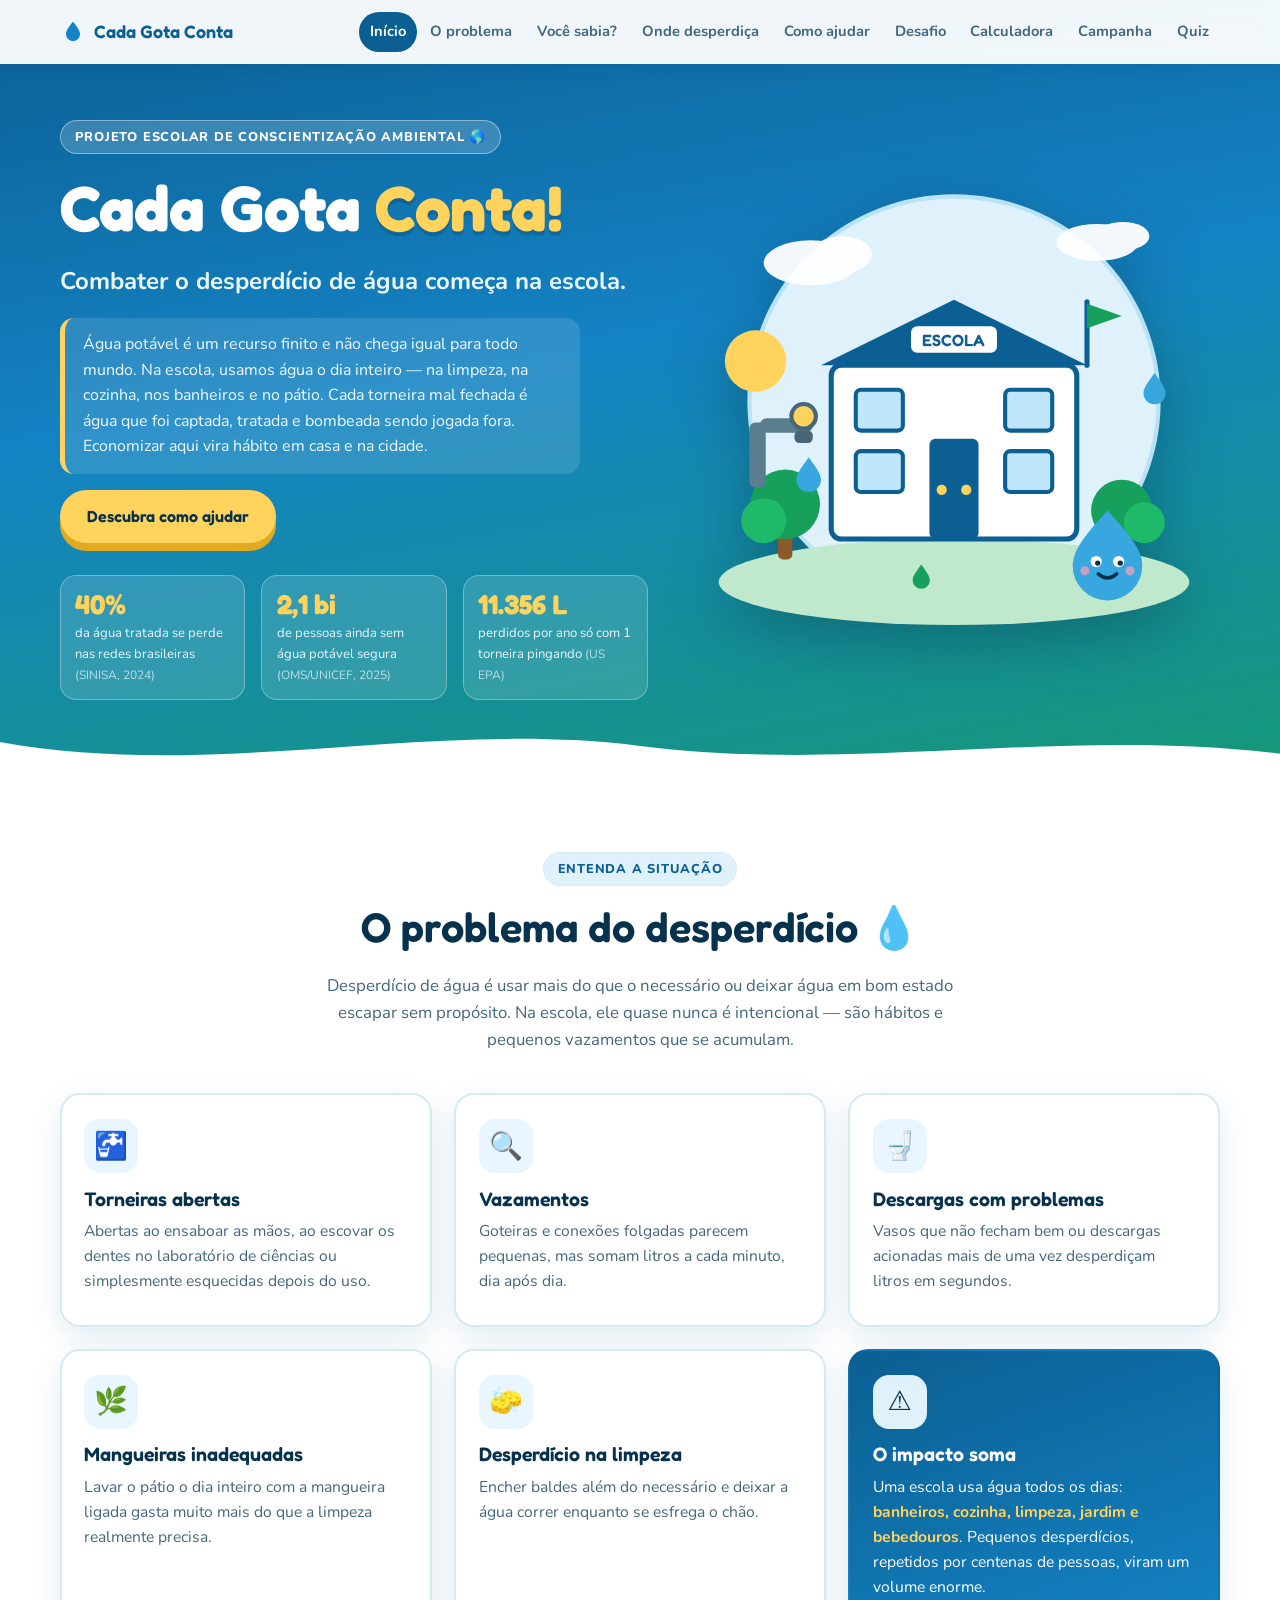
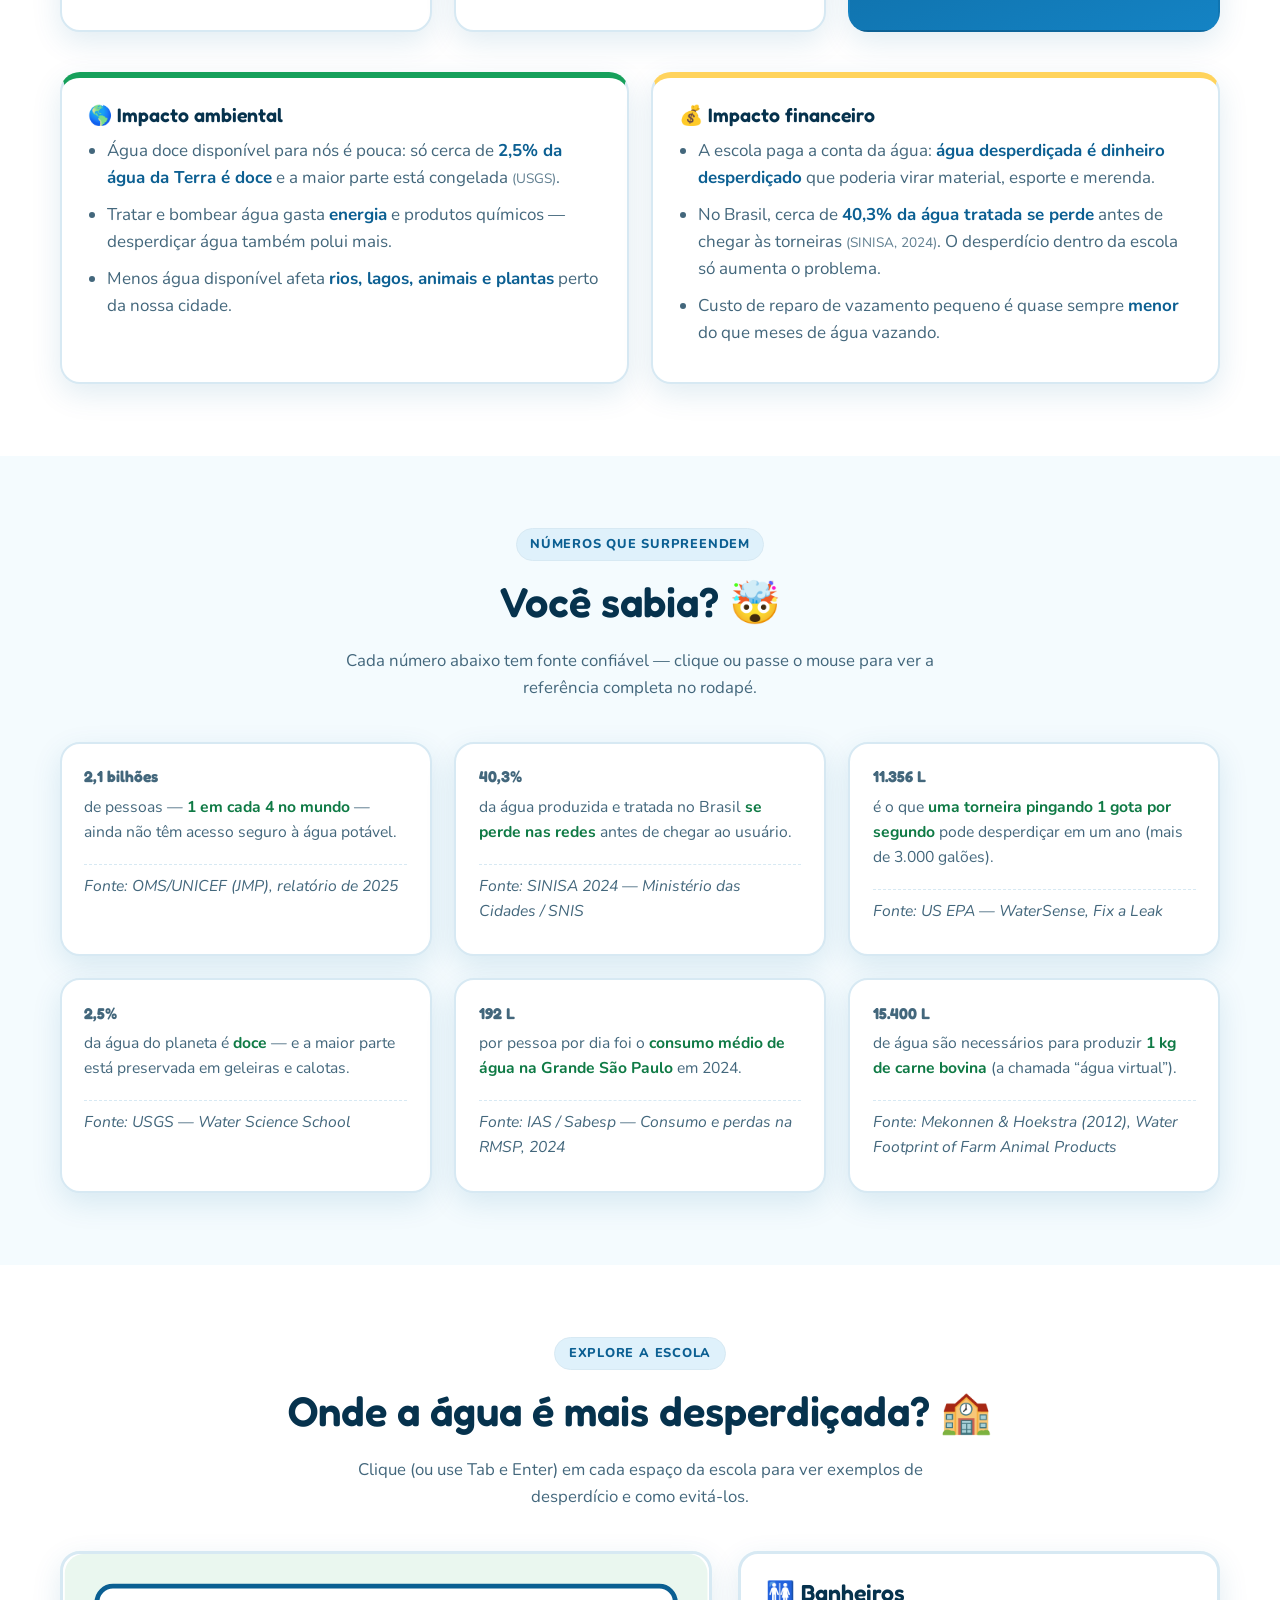
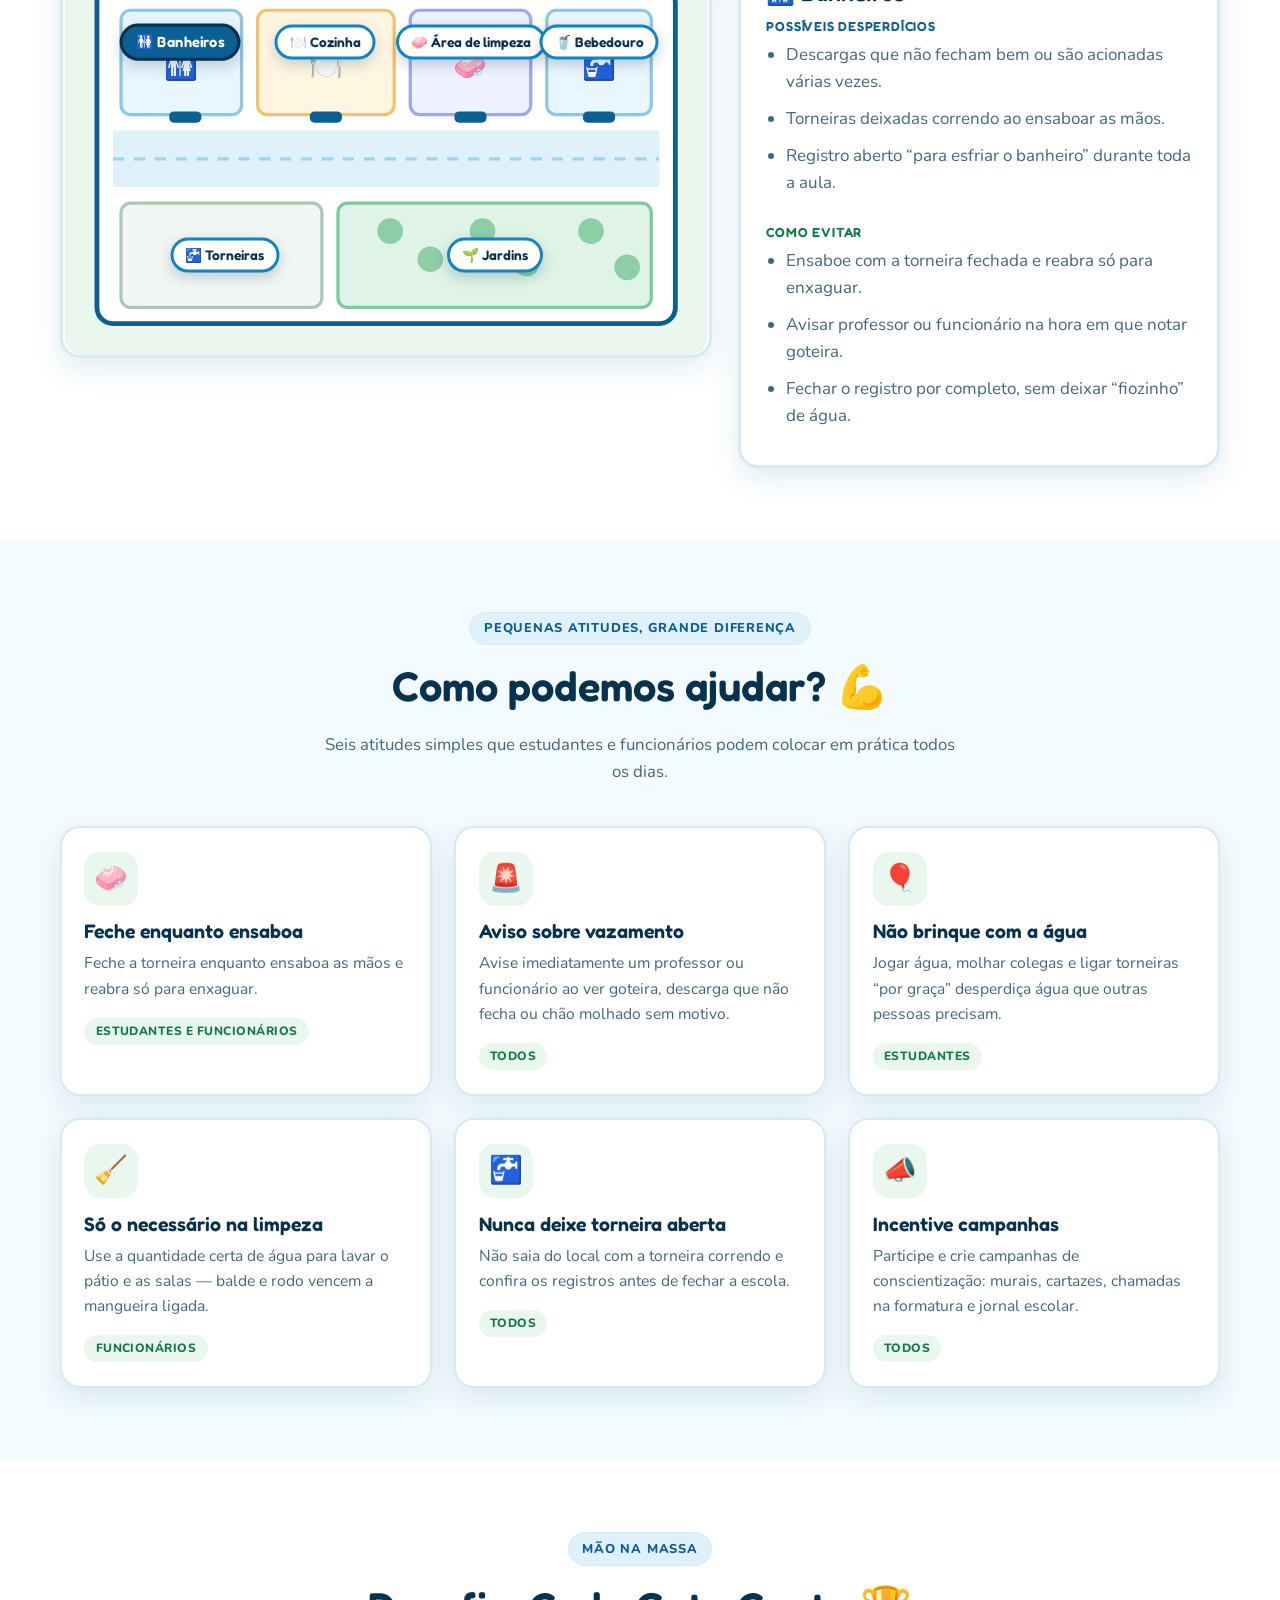
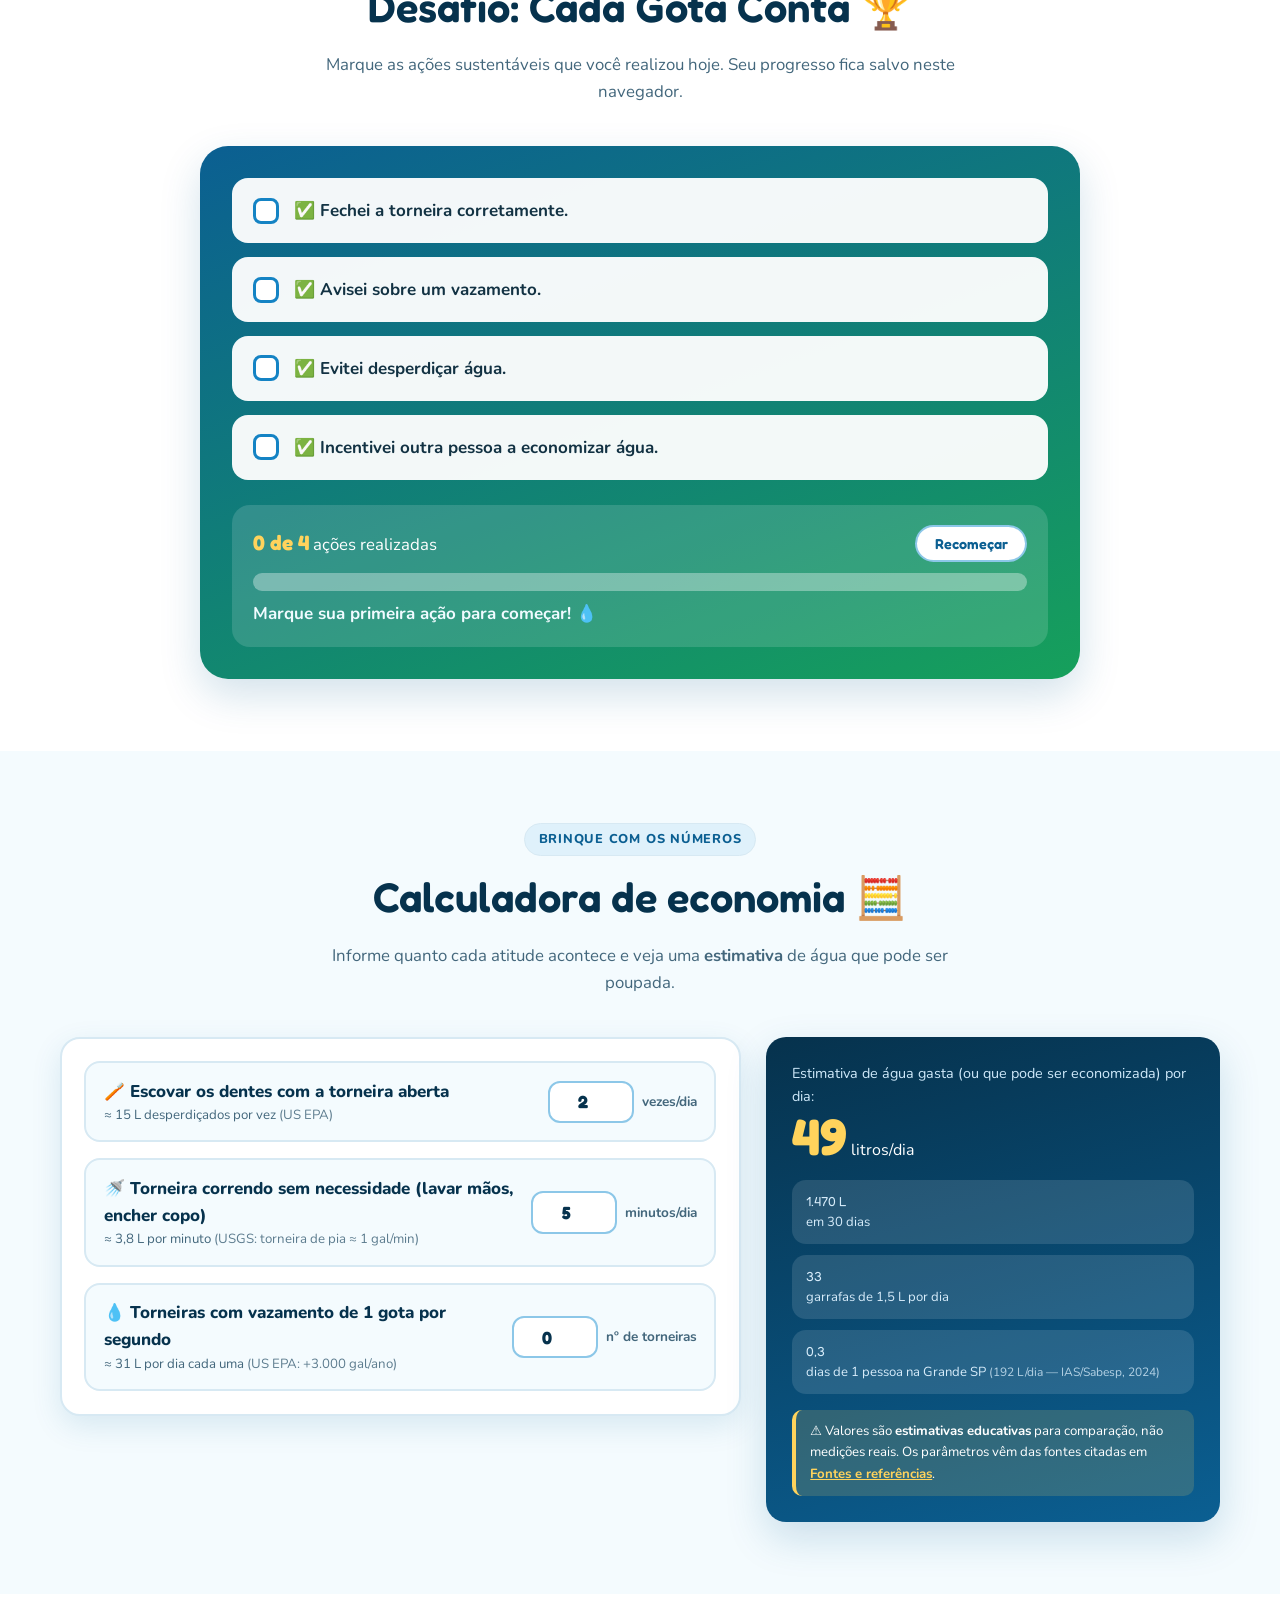
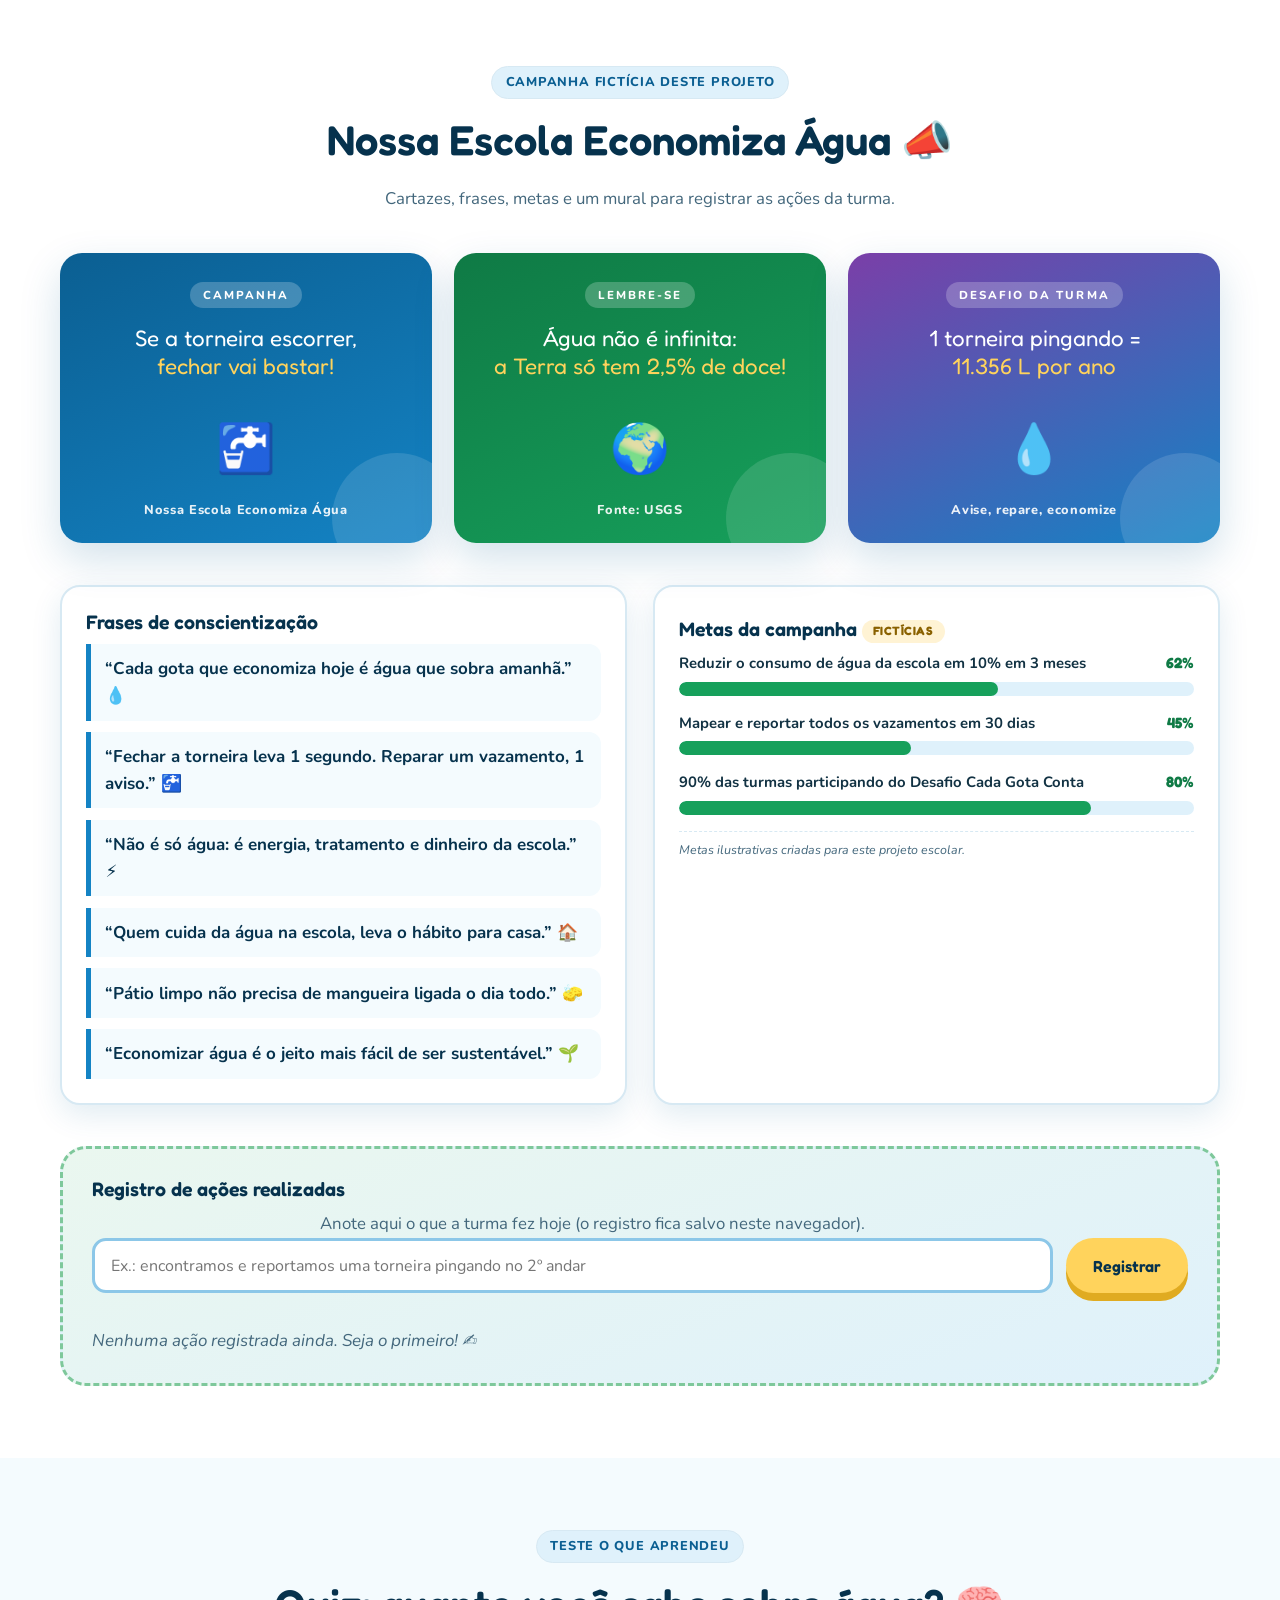
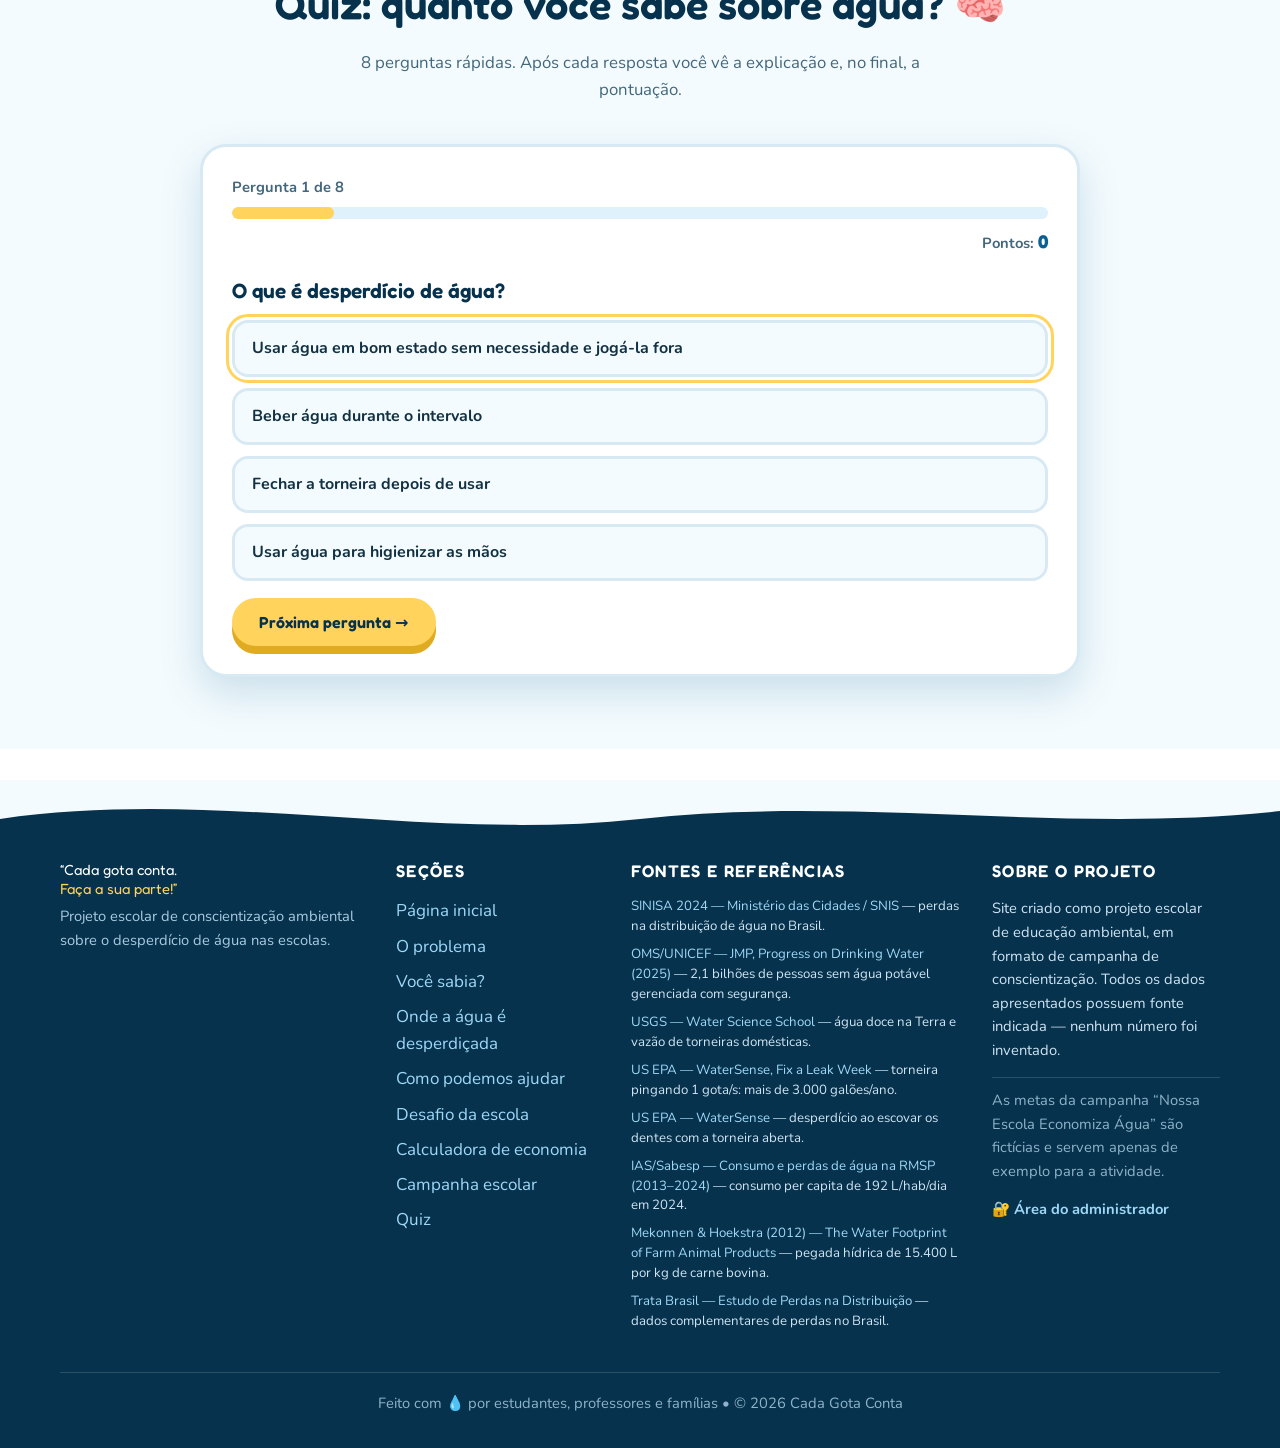
==== commit 1493366b: "Separar site público (index.html) e painel do administrador (admin.html)" ====
--- a/index.html
+++ b/index.html
@@ -661,7 +661,7 @@
       <h2>Sobre o projeto</h2>
       <p>Site criado como projeto escolar de educação ambiental, em formato de campanha de conscientização. Todos os dados apresentados possuem fonte indicada — nenhum número foi inventado.</p>
       <p class="rodape-nota">As metas da campanha “Nossa Escola Economiza Água” são fictícias e servem apenas de exemplo para a atividade.</p>
-      <p><button class="link-admin" id="btn-admin" type="button">🔐 Área do administrador</button></p>
+      <p><a class="link-admin" href="admin.html">🔐 Área do administrador</a></p>
     </div>
   </div>
 
@@ -669,57 +669,6 @@
 </footer>
 
 <button class="voltar-topo" id="voltar-topo" type="button" aria-label="Voltar ao topo da página" hidden>↑</button>
-
-<!-- ===================== PAINEL DO ADMINISTRADOR ===================== -->
-<div class="modal-fundo" id="modal-admin" hidden>
-  <div class="modal-caixa" role="dialog" aria-modal="true" aria-labelledby="admin-titulo">
-    <button class="modal-fechar" id="admin-fechar" type="button" aria-label="Fechar painel do administrador">✕</button>
-
-    <div id="admin-login">
-      <h2 id="admin-titulo">🔐 Área do administrador</h2>
-      <p class="secao-lead">Entre para editar as metas e frases da campanha e gerenciar o mural de ações.</p>
-      <form id="admin-login-form">
-        <div class="campo-form">
-          <label for="admin-usuario">Usuário</label>
-          <input type="text" id="admin-usuario" autocomplete="username" required>
-        </div>
-        <div class="campo-form">
-          <label for="admin-senha">Senha</label>
-          <input type="password" id="admin-senha" autocomplete="current-password" required>
-        </div>
-        <p class="admin-erro" id="admin-erro" hidden>Usuário ou senha incorretos. Tente novamente.</p>
-        <button class="botao botao-primario" type="submit">Entrar</button>
-      </form>
-      <p class="fonte-mini">Projeto escolar: usuário <strong>admin</strong> · senha <strong>cada-gota-2026</strong> ⚠️ A verificação acontece no navegador — não é segurança real, apenas demonstração.</p>
-    </div>
-
-    <div id="admin-painel" hidden>
-      <h2 id="admin-titulo-painel">⚙️ Painel do administrador</h2>
-      <p class="secao-lead">Edite o conteúdo da campanha. As alterações ficam salvas neste navegador e são exibidas na página.</p>
-
-      <h3>Metas da campanha</h3>
-      <div id="admin-metas"></div>
-
-      <h3>Frases de conscientização</h3>
-      <form class="mural-form" id="admin-frase-form">
-        <label class="oculto" for="admin-frase-input">Nova frase de conscientização</label>
-        <input type="text" id="admin-frase-input" placeholder="Digite uma nova frase…" maxlength="120" required>
-        <button class="botao botao-secundario botao-pequeno" type="submit">Adicionar</button>
-      </form>
-      <ul class="admin-lista-frases" id="admin-frases"></ul>
-
-      <h3>Ações registradas no mural (<span id="admin-mural-count">0</span>)</h3>
-      <ul class="admin-lista-frases" id="admin-mural-lista"></ul>
-      <p class="fonte-mini" id="admin-mural-vazio">Nenhuma ação registrada ainda.</p>
-      <button class="botao botao-secundario botao-pequeno" id="admin-limpar-mural" type="button">Limpar mural</button>
-
-      <div class="admin-acoes">
-        <button class="botao botao-secundario botao-pequeno" id="admin-restaurar" type="button">Restaurar padrões</button>
-        <button class="botao botao-secundario botao-pequeno" id="admin-sair" type="button">Sair</button>
-      </div>
-    </div>
-  </div>
-</div>
 
 <script src="script.js"></script>
 </body>
--- a/styles.css
+++ b/styles.css
@@ -664,6 +664,33 @@
 .admin-acoes{display:flex;gap:.7rem;flex-wrap:wrap;margin-top:1.2rem;border-top:2px dashed var(--borda);padding-top:1.2rem;}
 
 /* ============================================================
+   PÁGINA DO ADMINISTRADOR (admin.html)
+   ============================================================ */
+.pagina-admin{background:var(--azul-050);}
+.cabecalho-admin{
+  background:#fff;border-bottom:3px solid var(--borda);
+  box-shadow:0 2px 14px rgba(6,50,77,.08);
+}
+.cabecalho-admin .nav{min-height:0;padding:.7rem 0;}
+.admin-conteudo{padding:2.5rem 0 4rem;}
+.admin-login-caixa{
+  max-width:560px;margin:0 auto;
+  background:#fff;border:3px solid var(--borda);
+  border-radius:26px;padding:2rem;box-shadow:var(--sombra-forte);
+}
+.admin-login-caixa h1{font-size:1.7rem;}
+.admin-topo-painel{display:flex;justify-content:space-between;align-items:center;gap:1rem;flex-wrap:wrap;}
+.admin-topo-painel h1{font-size:1.9rem;margin:0;}
+.admin-grupo{
+  background:#fff;border:2px solid var(--borda);
+  border-radius:var(--raio);padding:1.5rem;box-shadow:var(--sombra);
+  margin-top:1.4rem;
+}
+.admin-grupo h2{font-size:1.25rem;margin-bottom:.4rem;}
+.rodape-admin{background:var(--azul-900);color:#cfe4f2;padding:1.2rem 0;margin-top:0;}
+.rodape-admin p{margin:0;}
+
+/* ============================================================
    RESPONSIVO
    ============================================================ */
 @media (max-width:1024px){
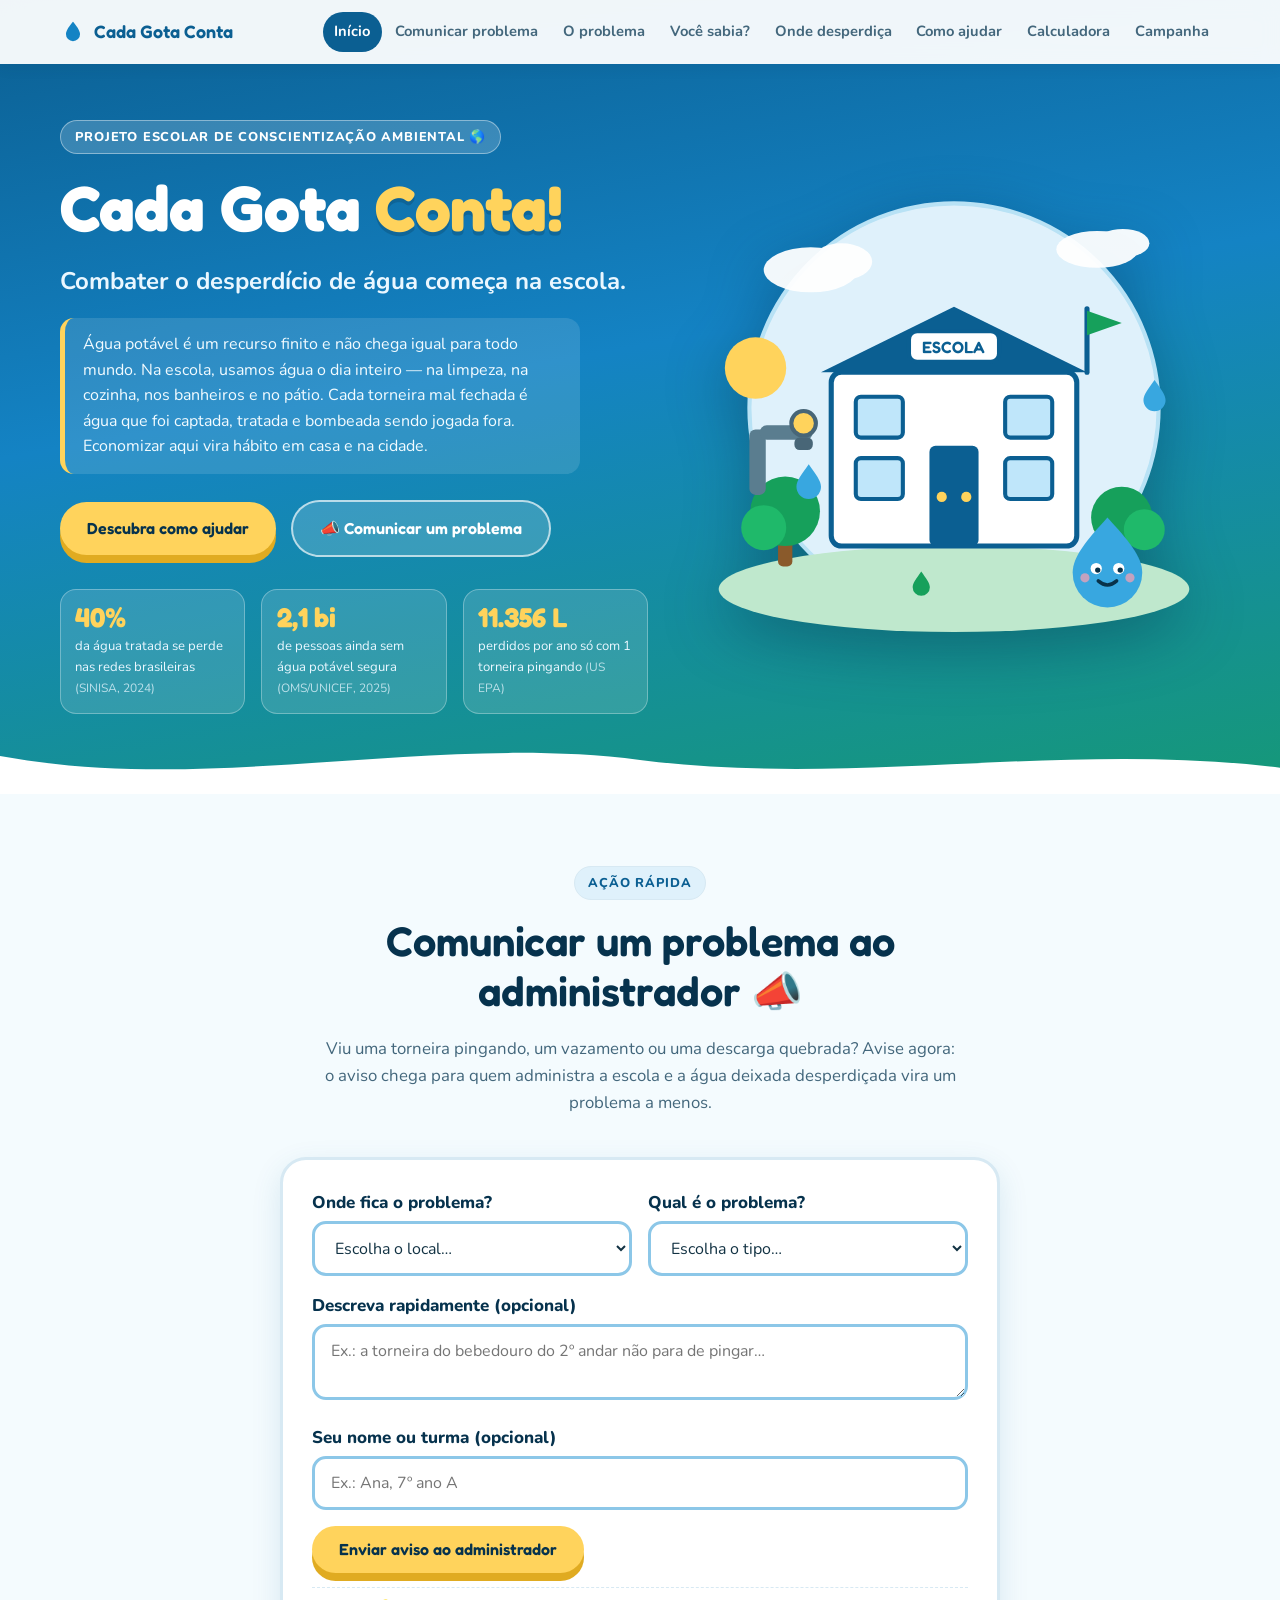
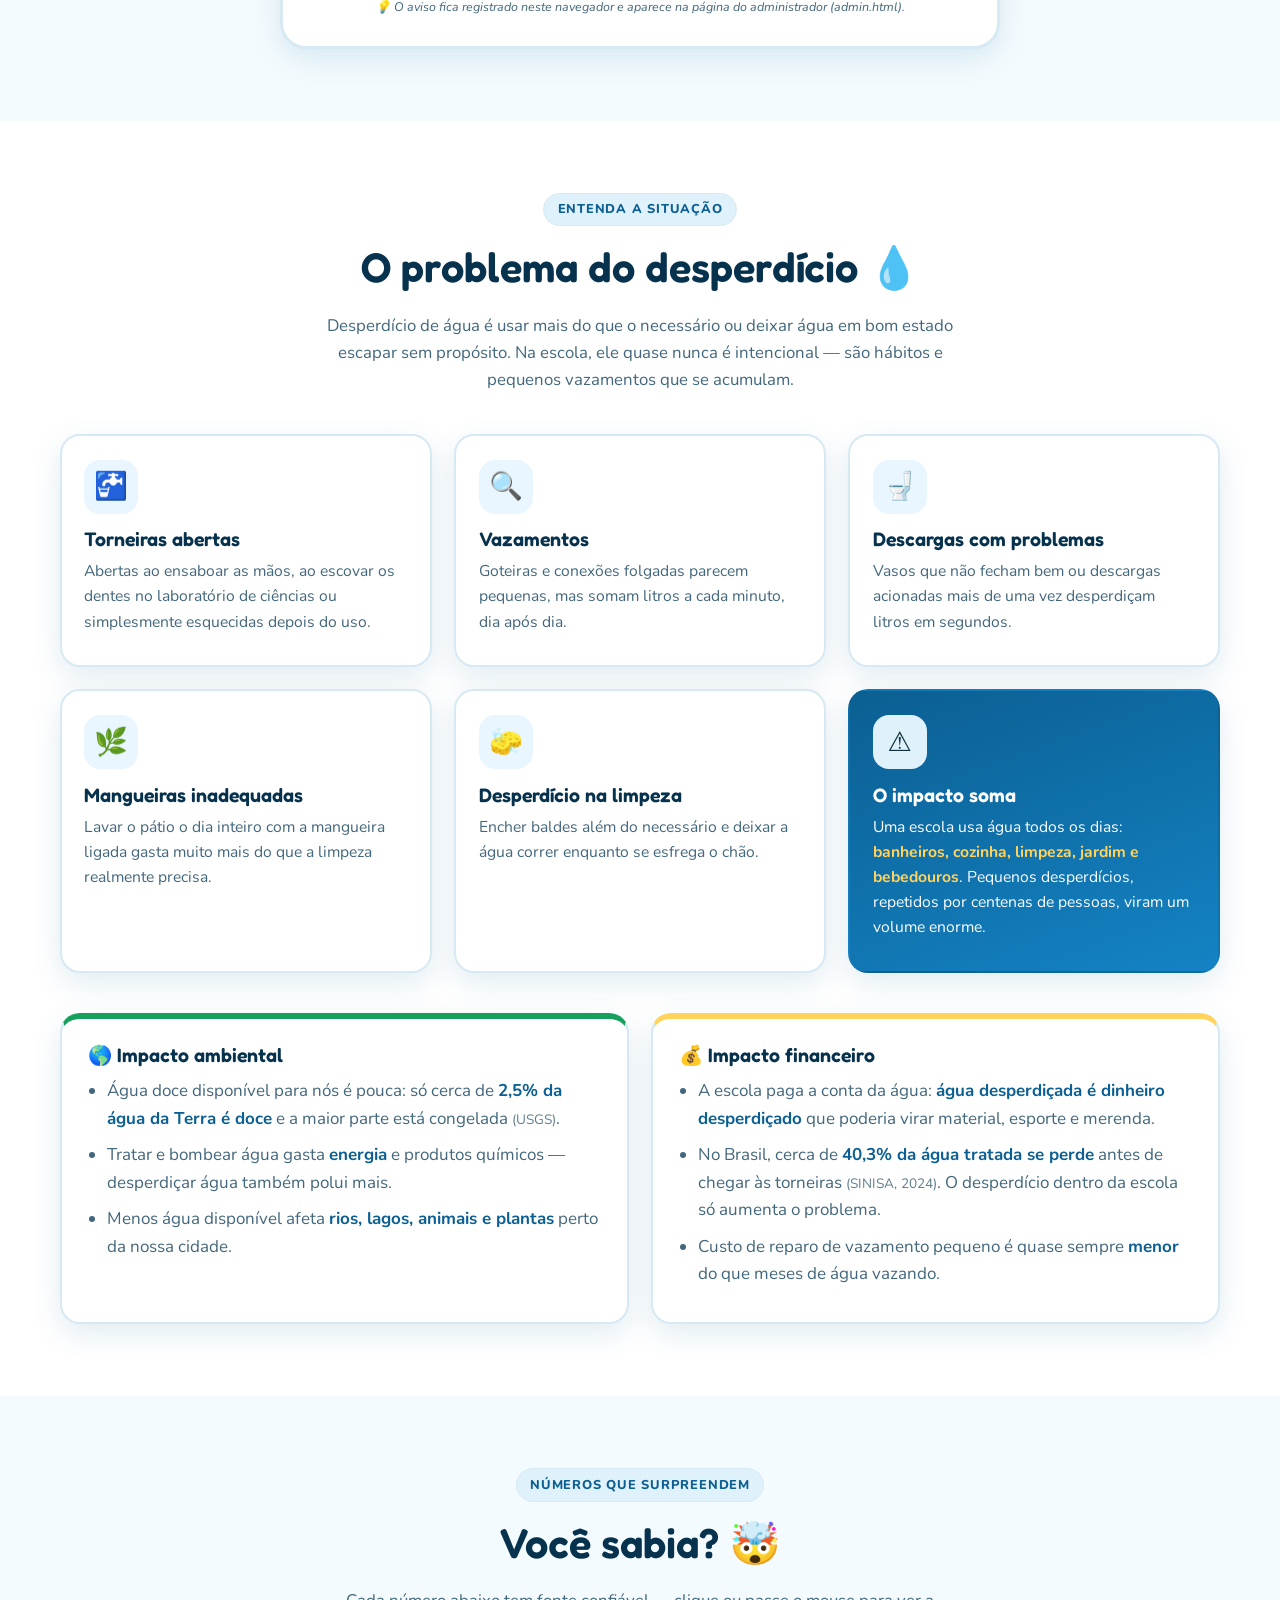
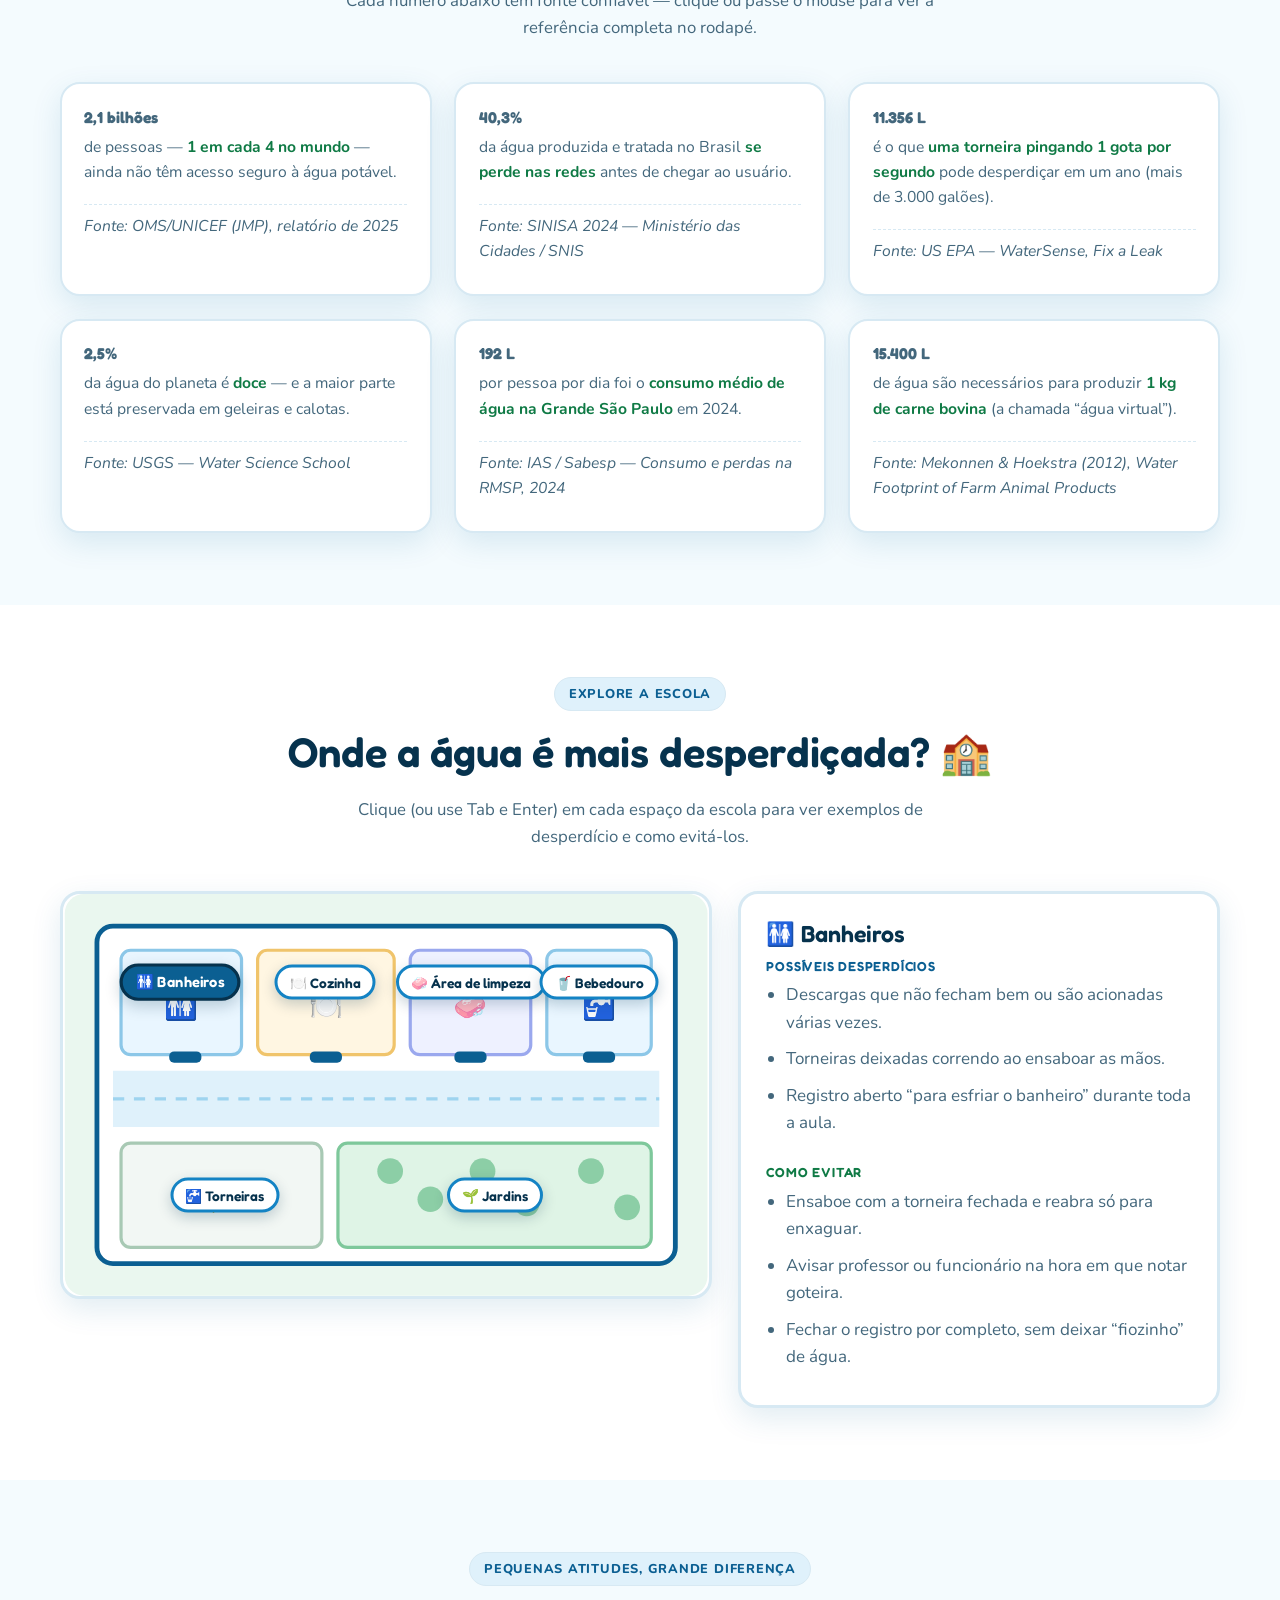
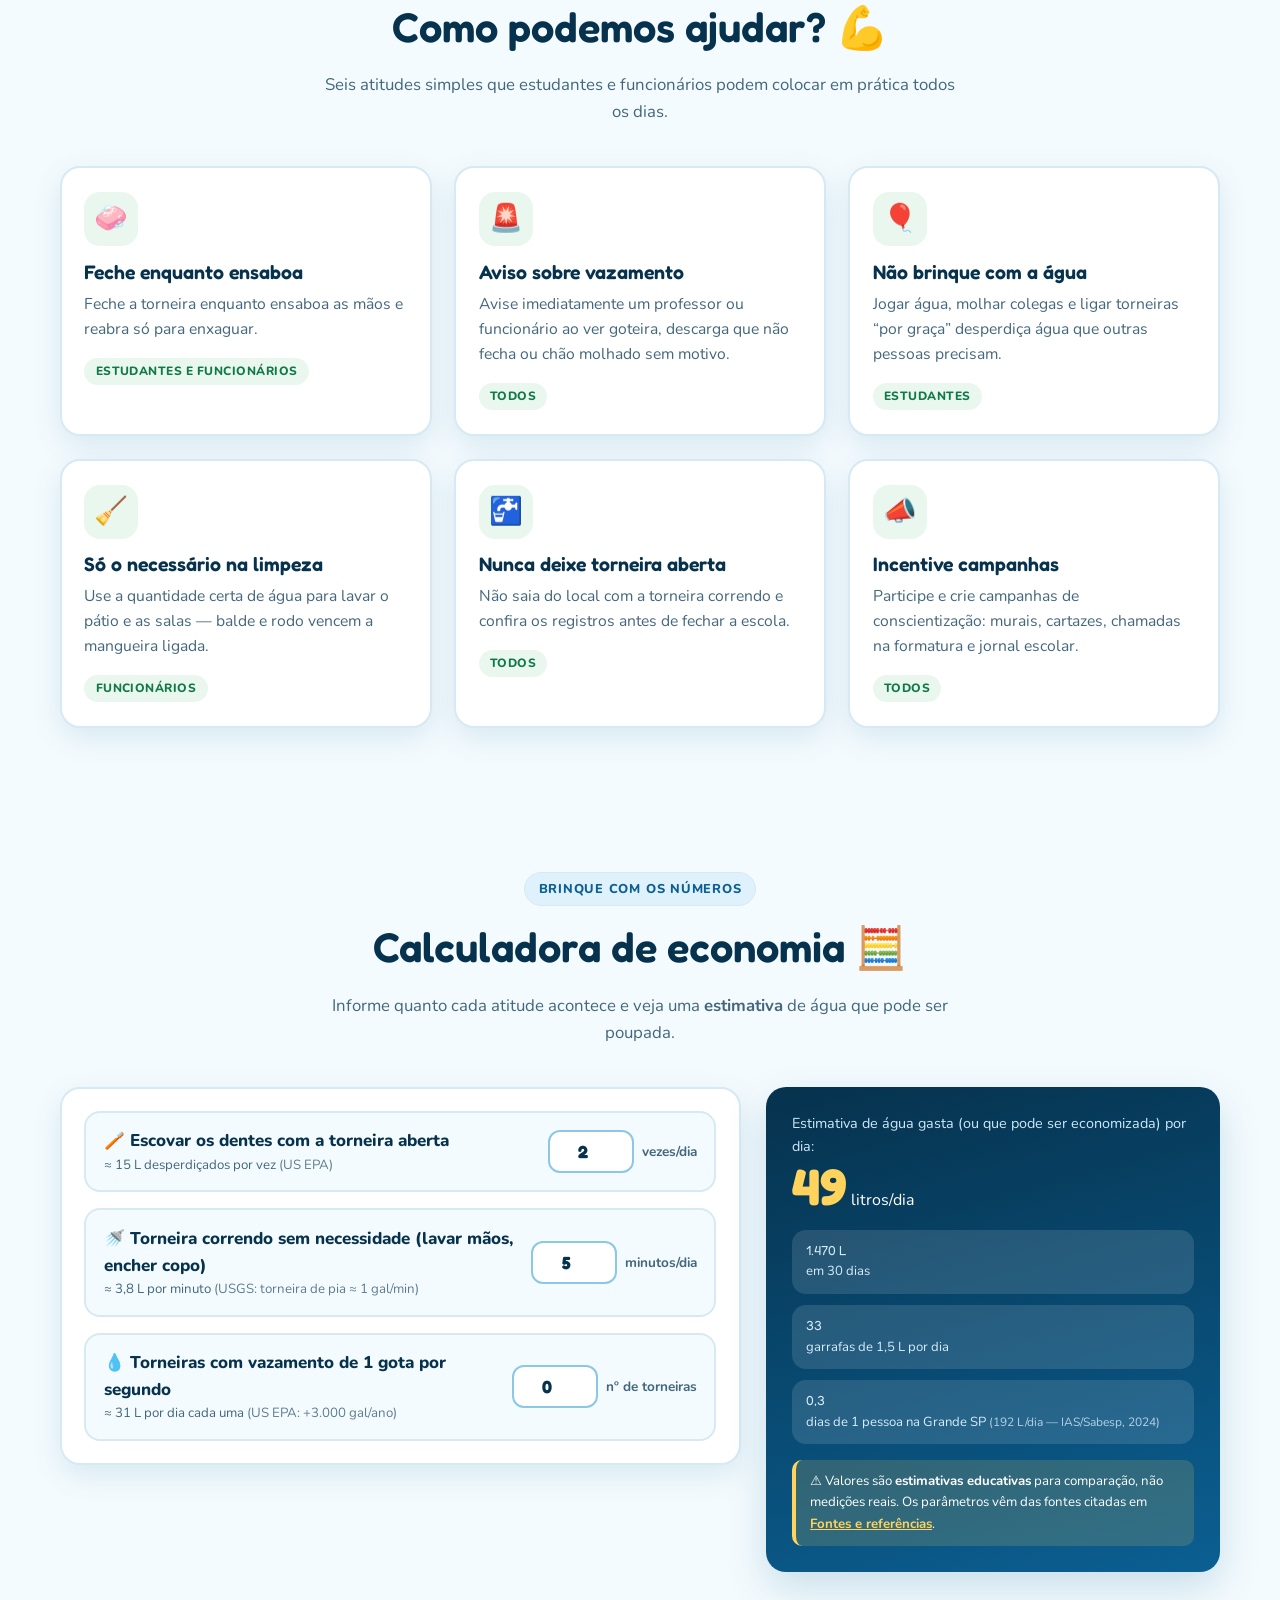
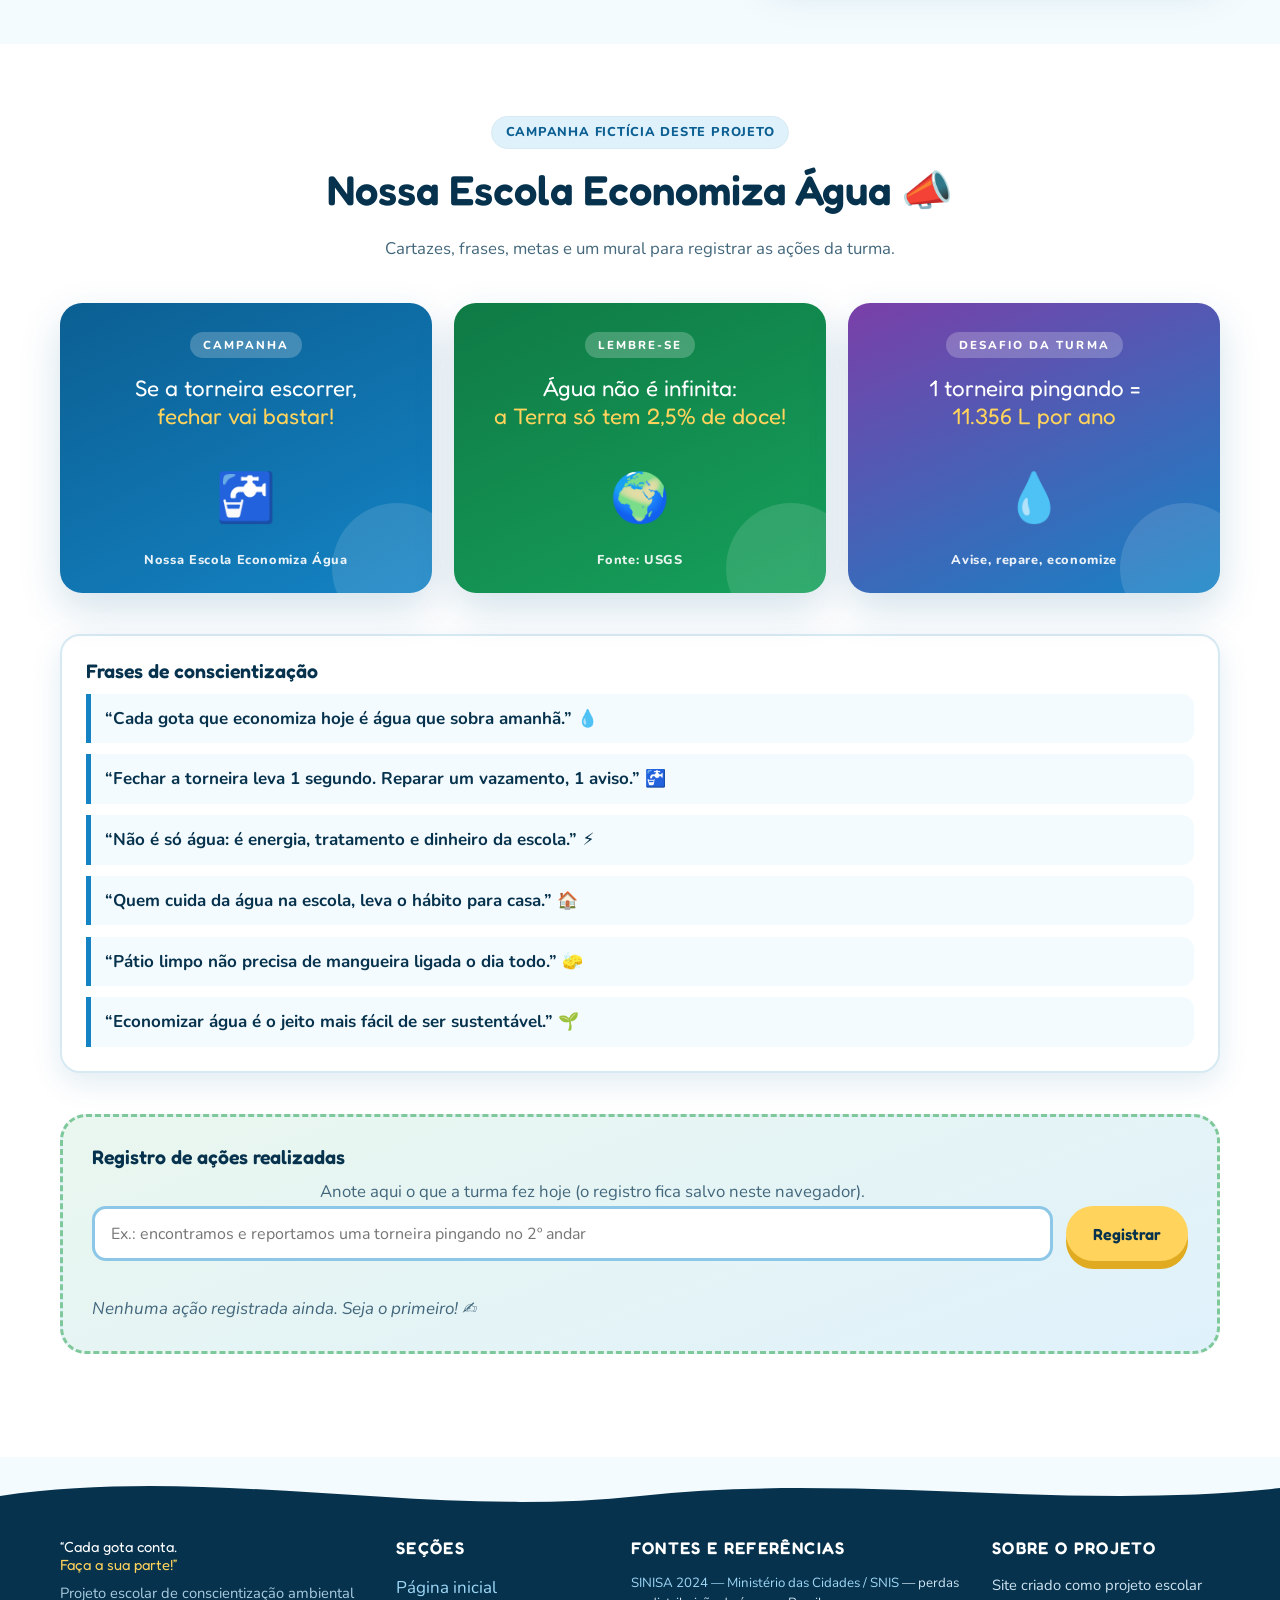
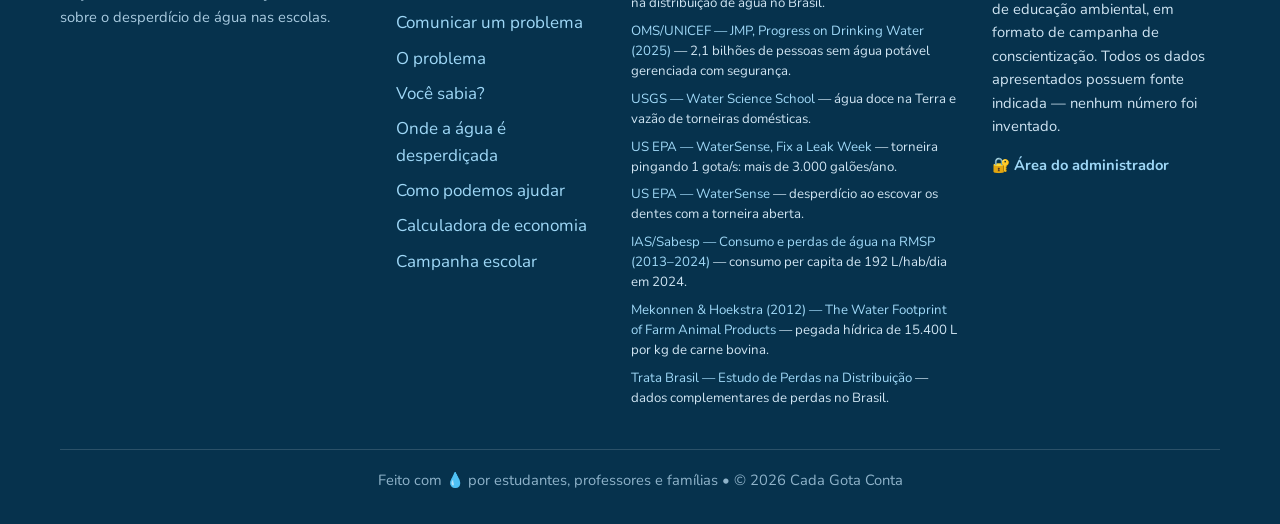
==== commit 687da93c: "Remover Metas, Quiz e Desafio; seção Comunicar problema no início; gestão de avisos no admin" ====
--- a/index.html
+++ b/index.html
@@ -4,7 +4,7 @@
 <meta charset="UTF-8">
 <meta name="viewport" content="width=device-width, initial-scale=1.0">
 <title>Cada Gota Conta! — Desperdício de água nas escolas</title>
-<meta name="description" content="Site educativo sobre desperdício de água nas escolas: dados com fontes, dicas práticas, desafio interativo, calculadora de economia e quiz.">
+<meta name="description" content="Site educativo sobre desperdício de água nas escolas: dados com fontes, como ajudar, comunicar problemas ao administrador e calculadora de economia.">
 <link rel="preconnect" href="https://fonts.googleapis.com">
 <link rel="preconnect" href="https://fonts.gstatic.com" crossorigin>
 <link href="https://fonts.googleapis.com/css2?family=Fredoka:wght@400;500;600;700&family=Nunito:wght@400;600;700;800&display=swap" rel="stylesheet">
@@ -33,14 +33,13 @@
 
     <ul class="lista-nav" id="lista-nav">
       <li><a href="#inicio">Início</a></li>
+      <li><a href="#reportar">Comunicar problema</a></li>
       <li><a href="#problema">O problema</a></li>
       <li><a href="#sabia">Você sabia?</a></li>
       <li><a href="#mapa">Onde desperdiça</a></li>
       <li><a href="#ajudar">Como ajudar</a></li>
-      <li><a href="#desafio">Desafio</a></li>
       <li><a href="#calculadora">Calculadora</a></li>
       <li><a href="#campanha">Campanha</a></li>
-      <li><a href="#quiz">Quiz</a></li>
     </ul>
   </nav>
 </header>
@@ -59,7 +58,10 @@
         inteiro — na limpeza, na cozinha, nos banheiros e no pátio. Cada torneira mal fechada é água que
         foi captada, tratada e bombeada sendo jogada fora. Economizar aqui vira hábito em casa e na cidade.
       </p>
-      <a class="botao botao-primario" href="#problema">Descubra como ajudar</a>
+      <div class="hero-acoes">
+        <a class="botao botao-primario" href="#problema">Descubra como ajudar</a>
+        <a class="botao botao-hero-claro" href="#reportar">📣 Comunicar um problema</a>
+      </div>
 
       <ul class="hero-numeros" aria-label="Números que mostram a importância do tema">
         <li>
@@ -162,6 +164,61 @@
   </div>
 </section>
 
+<!-- ===================== COMUNICAR UM PROBLEMA AO ADMIN ===================== -->
+<section class="secao secao-fundo-suave" id="reportar">
+  <div class="container container-estreito">
+    <header class="cabecalho-secao reveal">
+      <p class="etiqueta">Ação rápida</p>
+      <h2>Comunicar um problema ao administrador 📣</h2>
+      <p class="secao-lead">Viu uma torneira pingando, um vazamento ou uma descarga quebrada? Avise agora: o aviso chega para quem administra a escola e a água deixada desperdiçada vira um problema a menos.</p>
+    </header>
+
+    <div class="reportar-caixa reveal">
+      <form id="reportar-form">
+        <div class="reportar-grade">
+          <div class="campo-form">
+            <label for="reportar-local">Onde fica o problema?</label>
+            <select id="reportar-local" required>
+              <option value="">Escolha o local…</option>
+              <option>Banheiros</option>
+              <option>Bebedouro</option>
+              <option>Cozinha</option>
+              <option>Torneiras (pátio e corredores)</option>
+              <option>Jardins</option>
+              <option>Área de limpeza</option>
+              <option>Outro local</option>
+            </select>
+          </div>
+          <div class="campo-form">
+            <label for="reportar-tipo">Qual é o problema?</label>
+            <select id="reportar-tipo" required>
+              <option value="">Escolha o tipo…</option>
+              <option>Torneira pingando / com vazamento</option>
+              <option>Torneira aberta ou quebrada</option>
+              <option>Descarga / vaso com defeito</option>
+              <option>Mangueira ou registro com vazamento</option>
+              <option>Piso molhado sem motivo / água escorrendo</option>
+              <option>Outro desperdício de água</option>
+            </select>
+          </div>
+        </div>
+        <div class="campo-form">
+          <label for="reportar-desc">Descreva rapidamente (opcional)</label>
+          <textarea id="reportar-desc" rows="2" maxlength="280" placeholder="Ex.: a torneira do bebedouro do 2º andar não para de pingar…"></textarea>
+        </div>
+        <div class="campo-form">
+          <label for="reportar-nome">Seu nome ou turma (opcional)</label>
+          <input type="text" id="reportar-nome" maxlength="60" placeholder="Ex.: Ana, 7º ano A">
+        </div>
+        <p class="admin-erro" id="reportar-erro" hidden>Escolha o local e o tipo do problema antes de enviar.</p>
+        <button class="botao botao-primario" type="submit">Enviar aviso ao administrador</button>
+      </form>
+      <p class="reportar-ok" id="reportar-ok" hidden>✅ Aviso enviado! Obrigado por ajudar a economizar água. O problema já aparece no painel do administrador.</p>
+      <p class="fonte-mini reportar-nota">💡 O aviso fica registrado neste navegador e aparece na página do administrador (admin.html).</p>
+    </div>
+  </div>
+</section>
+
 <!-- ===================== 2. O PROBLEMA ===================== -->
 <section class="secao" id="problema">
   <div class="container">
@@ -396,62 +453,6 @@
   </div>
 </section>
 
-<!-- ===================== 6. DESAFIO DA ESCOLA ===================== -->
-<section class="secao" id="desafio">
-  <div class="container container-estreito">
-    <header class="cabecalho-secao reveal">
-      <p class="etiqueta">Mão na massa</p>
-      <h2>Desafio: Cada Gota Conta 🏆</h2>
-      <p class="secao-lead">Marque as ações sustentáveis que você realizou hoje. Seu progresso fica salvo neste navegador.</p>
-    </header>
-
-    <div class="desafio-painel reveal">
-      <ul class="lista-checks" id="lista-checks">
-        <li>
-          <label class="check-item">
-            <input type="checkbox" class="check-acao" data-acao="fechei">
-            <span class="caixa-check" aria-hidden="true"></span>
-            <span class="texto-check">✅ Fechei a torneira corretamente.</span>
-          </label>
-        </li>
-        <li>
-          <label class="check-item">
-            <input type="checkbox" class="check-acao" data-acao="avisei">
-            <span class="caixa-check" aria-hidden="true"></span>
-            <span class="texto-check">✅ Avisei sobre um vazamento.</span>
-          </label>
-        </li>
-        <li>
-          <label class="check-item">
-            <input type="checkbox" class="check-acao" data-acao="evitei">
-            <span class="caixa-check" aria-hidden="true"></span>
-            <span class="texto-check">✅ Evitei desperdiçar água.</span>
-          </label>
-        </li>
-        <li>
-          <label class="check-item">
-            <input type="checkbox" class="check-acao" data-acao="incentivei">
-            <span class="caixa-check" aria-hidden="true"></span>
-            <span class="texto-check">✅ Incentivei outra pessoa a economizar água.</span>
-          </label>
-        </li>
-      </ul>
-
-      <div class="progresso-bloco">
-        <div class="progresso-info">
-          <p id="desafio-contador" aria-live="polite"><strong>0 de 4</strong> ações realizadas</p>
-          <button class="botao botao-secundario botao-pequeno" id="btn-reset-desafio" type="button">Recomeçar</button>
-        </div>
-        <div class="barra" role="progressbar" aria-labelledby="desafio-contador" aria-valuemin="0" aria-valuemax="4" aria-valuenow="0" id="barra-desafio">
-          <div class="barra-preenchida" id="barra-desafio-fill" style="width:0%"></div>
-        </div>
-        <p class="mensagem-desafio" id="mensagem-desafio">Marque sua primeira ação para começar! 💧</p>
-      </div>
-    </div>
-  </div>
-</section>
-
-<!-- ===================== 7. CALCULADORA DE ECONOMIA ===================== -->
 <section class="secao secao-fundo-suave" id="calculadora">
   <div class="container">
     <header class="cabecalho-secao reveal">
@@ -549,19 +550,9 @@
       </article>
     </div>
 
-    <div class="campanha-meio reveal">
-      <div class="frases-caixa">
-        <h3>Frases de conscientização</h3>
-        <ul class="frases-lista" id="frases-lista"></ul>
-      </div>
-
-      <div class="metas-caixa">
-        <h3>Metas da campanha <span class="selo selo-ficticio">fictícias</span></h3>
-
-        <div id="meta-lista"></div>
-
-        <p class="fonte-mini">Metas ilustrativas criadas para este projeto escolar.</p>
-      </div>
+    <div class="frases-caixa reveal">
+      <h3>Frases de conscientização</h3>
+      <ul class="frases-lista" id="frases-lista"></ul>
     </div>
 
     <div class="mural reveal">
@@ -578,45 +569,8 @@
   </div>
 </section>
 
-<!-- ===================== 9. QUIZ ===================== -->
-<section class="secao secao-fundo-suave" id="quiz">
-  <div class="container container-estreito">
-    <header class="cabecalho-secao reveal">
-      <p class="etiqueta">Teste o que aprendeu</p>
-      <h2>Quiz: quanto você sabe sobre água? 🧠</h2>
-      <p class="secao-lead">8 perguntas rápidas. Após cada resposta você vê a explicação e, no final, a pontuação.</p>
-    </header>
-
-    <div class="quiz-painel reveal">
-      <div class="quiz-topo">
-        <p id="quiz-progresso">Pergunta 1 de 8</p>
-        <div class="barra barra-quiz">
-          <div class="barra-preenchida" id="barra-quiz-fill" style="width:12.5%"></div>
-        </div>
-        <p class="quiz-pontos">Pontos: <strong id="quiz-pontos">0</strong></p>
-      </div>
-
-      <div id="quiz-conteudo">
-        <h3 class="quiz-pergunta" id="quiz-pergunta">—</h3>
-        <div class="quiz-alternativas" id="quiz-alternativas" role="group" aria-label="Alternativas de resposta"></div>
-        <div class="quiz-feedback" id="quiz-feedback" aria-live="polite" hidden></div>
-        <button class="botao botao-primario" id="quiz-proxima" type="button" hidden>Próxima pergunta →</button>
-      </div>
-
-      <div id="quiz-final" hidden>
-        <p class="quiz-emoji-final" id="quiz-emoji-final" aria-hidden="true">🎉</p>
-        <h3 class="quiz-pergunta" id="quiz-titulo-final">Resultado</h3>
-        <p class="quiz-resultado" id="quiz-resultado"></p>
-        <p class="quiz-mensagem" id="quiz-mensagem-final"></p>
-        <button class="botao botao-secundario" id="quiz-reiniciar" type="button">Refazer o quiz</button>
-      </div>
-    </div>
-  </div>
-</section>
-
 </main>
 
-<!-- ===================== 10. RODAPÉ ===================== -->
 <footer class="rodape" id="rodape">
   <div class="ondulacao ondulacao-rodape" aria-hidden="true">
     <svg viewBox="0 0 1440 90" preserveAspectRatio="none"><path d="M0,50 C240,10 480,80 720,50 C960,20 1200,70 1440,40 L1440,0 L0,0 Z" fill="#f4fbfe"></path></svg>
@@ -632,14 +586,13 @@
       <h2>Seções</h2>
       <ul>
         <li><a href="#inicio">Página inicial</a></li>
+        <li><a href="#reportar">Comunicar um problema</a></li>
         <li><a href="#problema">O problema</a></li>
         <li><a href="#sabia">Você sabia?</a></li>
         <li><a href="#mapa">Onde a água é desperdiçada</a></li>
         <li><a href="#ajudar">Como podemos ajudar</a></li>
-        <li><a href="#desafio">Desafio da escola</a></li>
         <li><a href="#calculadora">Calculadora de economia</a></li>
         <li><a href="#campanha">Campanha escolar</a></li>
-        <li><a href="#quiz">Quiz</a></li>
       </ul>
     </nav>
 
@@ -660,7 +613,6 @@
     <div class="rodape-bloco">
       <h2>Sobre o projeto</h2>
       <p>Site criado como projeto escolar de educação ambiental, em formato de campanha de conscientização. Todos os dados apresentados possuem fonte indicada — nenhum número foi inventado.</p>
-      <p class="rodape-nota">As metas da campanha “Nossa Escola Economiza Água” são fictícias e servem apenas de exemplo para a atividade.</p>
       <p><a class="link-admin" href="admin.html">🔐 Área do administrador</a></p>
     </div>
   </div>
--- a/styles.css
+++ b/styles.css
@@ -191,6 +191,15 @@
 }
 .botao-secundario:hover{background:var(--azul-100);}
 .botao-pequeno{padding:.5rem 1.1rem;font-size:.9rem;}
+
+.hero-acoes{
+  display:flex;gap:.9rem;flex-wrap:wrap;align-items:center;margin-top:1.6rem;
+}
+.botao-hero-claro{
+  background:rgba(255,255,255,.16);color:#fff;
+  border:2px solid rgba(255,255,255,.65);
+}
+.botao-hero-claro:hover{background:rgba(255,255,255,.32);}
 
 .hero-numeros{
   list-style:none;margin:2rem 0 0;padding:0;
@@ -337,53 +346,6 @@
 .detalhe-colunas .titulo-verde{color:var(--verde-700);}
 
 /* ============================================================
-   DESAFIO
-   ============================================================ */
-.desafio-painel{
-  background:linear-gradient(160deg,#0b5f92,#16a05b);
-  border-radius:28px;padding:2rem;box-shadow:var(--sombra-forte);
-}
-.lista-checks{list-style:none;margin:0 0 1.6rem;padding:0;display:grid;gap:.85rem;}
-.check-item{
-  display:flex;align-items:center;gap:.9rem;cursor:pointer;
-  background:rgba(255,255,255,.95);border-radius:16px;
-  padding:1rem 1.15rem;border:3px solid transparent;
-  transition:border-color .2s,transform .15s;
-}
-.check-item:hover{transform:translateX(4px);}
-.check-acao{position:absolute;opacity:0;width:1px;height:1px;}
-.caixa-check{
-  flex:0 0 auto;width:26px;height:26px;border-radius:8px;
-  border:3px solid var(--azul-500);background:#fff;
-  display:grid;place-items:center;transition:background .2s,border-color .2s;
-}
-.caixa-check::after{
-  content:"✔";color:#fff;font-size:.95rem;font-weight:900;
-  transform:scale(0);transition:transform .18s;
-}
-.check-acao:checked ~ .caixa-check{background:var(--verde-500);border-color:var(--verde-700);}
-.check-acao:checked ~ .caixa-check::after{transform:scale(1);}
-.check-acao:checked ~ .texto-check{text-decoration:line-through;opacity:.7;}
-.check-acao:focus-visible ~ .caixa-check{outline:3px solid var(--amarelo);outline-offset:3px;}
-.texto-check{font-weight:700;color:var(--tinta);}
-
-.progresso-bloco{background:rgba(255,255,255,.14);border-radius:18px;padding:1.2rem 1.3rem;}
-.progresso-info{display:flex;justify-content:space-between;align-items:center;gap:1rem;color:#fff;flex-wrap:wrap;}
-.progresso-info p{margin:0;font-size:1.05rem;}
-.progresso-info strong{font-family:var(--fonte-titulo);font-size:1.3rem;color:var(--amarelo);}
-
-.barra{
-  height:18px;background:rgba(255,255,255,.35);
-  border-radius:999px;overflow:hidden;margin:.7rem 0 .6rem;
-}
-.barra-preenchida{
-  height:100%;background:var(--amarelo);border-radius:999px;
-  transition:width .5s cubic-bezier(.22,1,.36,1);
-}
-.barra-preenchida.verde{background:var(--verde-500);}
-.mensagem-desafio{color:#f0fbff;margin:0;font-weight:700;min-height:1.6em;}
-
-/* ============================================================
    CALCULADORA
    ============================================================ */
 .calculadora{
@@ -467,9 +429,8 @@
 .cartaz-emoji{font-size:3rem;margin-top:auto;}
 .cartaz-rodape{font-size:.8rem;font-weight:800;letter-spacing:.05em;margin:.4rem 0 0;opacity:.9;}
 
-.campanha-meio{display:grid;grid-template-columns:1fr 1fr;gap:1.6rem;margin-top:2.6rem;}
-.frases-caixa,.metas-caixa{
-  background:#fff;border:2px solid var(--borda);border-radius:var(--raio);
+.frases-caixa{
+  margin-top:2.6rem;background:#fff;border:2px solid var(--borda);border-radius:var(--raio);
   padding:1.5rem;box-shadow:var(--sombra);
 }
 .frases-lista{list-style:none;margin:0;padding:0;display:grid;gap:.7rem;}
@@ -477,10 +438,6 @@
   background:var(--azul-050);border-left:5px solid var(--azul-500);
   border-radius:0 12px 12px 0;padding:.7rem .9rem;font-weight:700;color:var(--azul-900);
 }
-.meta{margin-bottom:1rem;}
-.meta-info{display:flex;justify-content:space-between;gap:1rem;font-weight:700;font-size:.93rem;}
-.meta-info strong{color:var(--verde-700);font-family:var(--fonte-titulo);}
-.meta .barra{background:var(--azul-100);margin:.35rem 0 0;height:14px;}
 
 .mural{
   margin-top:2.6rem;background:linear-gradient(160deg,#eaf7ef,#dff1fb);
@@ -504,45 +461,6 @@
 }
 .mural-lista button:hover{background:#ffd4d9;}
 .mural-vazio{margin:.9rem 0 0;color:var(--tinta-suave);font-style:italic;}
-
-/* ============================================================
-   QUIZ
-   ============================================================ */
-.quiz-painel{
-  background:#fff;border:3px solid var(--borda);border-radius:26px;
-  padding:1.8rem;box-shadow:var(--sombra-forte);
-}
-.quiz-topo{margin-bottom:1.4rem;}
-.quiz-topo p{margin:0;font-weight:700;color:var(--tinta-suave);font-size:.92rem;}
-.barra-quiz{background:var(--azul-100);height:12px;margin:.5rem 0;}
-.quiz-pontos{text-align:right;}
-.quiz-pontos strong{color:var(--azul-700);font-family:var(--fonte-titulo);font-size:1.15rem;}
-.quiz-pergunta{font-size:1.3rem;margin-bottom:1rem;}
-.quiz-alternativas{display:grid;gap:.7rem;}
-.alternativa{
-  text-align:left;background:var(--azul-050);
-  border:3px solid var(--borda);border-radius:16px;
-  padding:.9rem 1.1rem;font-size:1rem;font-weight:700;
-  font-family:var(--fonte-texto);color:var(--tinta);cursor:pointer;
-  transition:border-color .15s,background .15s,transform .12s;
-}
-.alternativa:hover:not(:disabled){border-color:var(--azul-500);transform:translateX(5px);}
-.alternativa:disabled{cursor:default;opacity:.92;}
-.alternativa.certa{background:#e6f8ee;border-color:var(--verde-500);color:var(--verde-700);}
-.alternativa.errada{background:#ffecee;border-color:#e8697a;color:#a41f31;}
-
-.quiz-feedback{
-  margin-top:1rem;padding:.9rem 1.1rem;border-radius:14px;
-  font-weight:700;background:var(--azul-100);border-left:5px solid var(--azul-500);
-}
-.quiz-feedback.ok{background:#e6f8ee;border-color:var(--verde-500);}
-.quiz-feedback.nao{background:#ffecee;border-color:#e8697a;}
-#quiz-proxima{margin-top:1.1rem;}
-
-#quiz-final{text-align:center;padding:1rem 0;}
-.quiz-emoji-final{font-size:3.4rem;margin:0 0 .3rem;}
-.quiz-resultado{font-family:var(--fonte-titulo);font-size:2rem;color:var(--azul-700);margin:0;}
-.quiz-mensagem{color:var(--tinta-suave);max-width:52ch;margin:.4rem auto 1.4rem;}
 
 /* ============================================================
    RODAPÉ
@@ -630,7 +548,23 @@
   border:3px solid var(--azul-300);border-radius:14px;background:#fff;color:var(--tinta);
 }
 .campo-form input:focus{border-color:var(--azul-500);}
+.campo-form select,.campo-form textarea{
+  width:100%;padding:.8rem 1rem;font-size:1rem;font-family:var(--fonte-texto);
+  border:3px solid var(--azul-300);border-radius:14px;background:#fff;color:var(--tinta);
+}
+.campo-form select:focus,.campo-form textarea:focus{border-color:var(--azul-500);outline:none;}
 .admin-erro{color:#b3202e;font-weight:800;background:#ffecee;border-radius:12px;padding:.6rem .9rem;}
+
+.reportar-caixa{
+  background:#fff;border:3px solid var(--borda);border-radius:26px;
+  padding:1.8rem;box-shadow:var(--sombra);max-width:720px;margin:0 auto;
+}
+.reportar-grade{display:grid;grid-template-columns:1fr 1fr;gap:1rem;}
+.reportar-ok{
+  background:#e7f6ea;color:#14532d;border:2px solid var(--verde-300);
+  border-radius:14px;padding:.9rem 1.1rem;font-weight:800;margin-top:1rem;
+}
+.reportar-nota{margin-top:.9rem;text-align:center;}
 
 .admin-meta{
   background:var(--azul-050);border:2px solid var(--borda);
@@ -698,7 +632,7 @@
   .hero-recado{margin-inline:auto;}
   .hero-numeros{max-width:640px;margin-inline:auto;}
   .hero-arte{max-width:520px;margin-inline:auto;}
-  .mapa-caixa,.calculadora,.campanha-meio{grid-template-columns:1fr;}
+  .mapa-caixa,.calculadora{grid-template-columns:1fr;}
   .calc-resultado{position:static;}
   .rodape-grade{grid-template-columns:1fr 1fr;}
   .grade-3{grid-template-columns:repeat(2,1fr);}
@@ -721,10 +655,11 @@
   .grade-3{grid-template-columns:1fr;}
   .secao{padding:3.2rem 0;}
   .rodape-grade{grid-template-columns:1fr;}
-  .desafio-painel,.quiz-painel,.mural{padding:1.3rem;}
+  .mural{padding:1.3rem;}
   .hotspot{font-size:.62rem;padding:.3rem .5rem;border-width:2px;}
   .planta{aspect-ratio:8/6;}
-  .check-item{padding:.85rem .9rem;}
   .calc-linha{flex-direction:column;align-items:stretch;}
   .calc-input{justify-content:flex-start;}
-}
+  .reportar-grade{grid-template-columns:1fr;}
+  .reportar-caixa{padding:1.3rem;}
+}
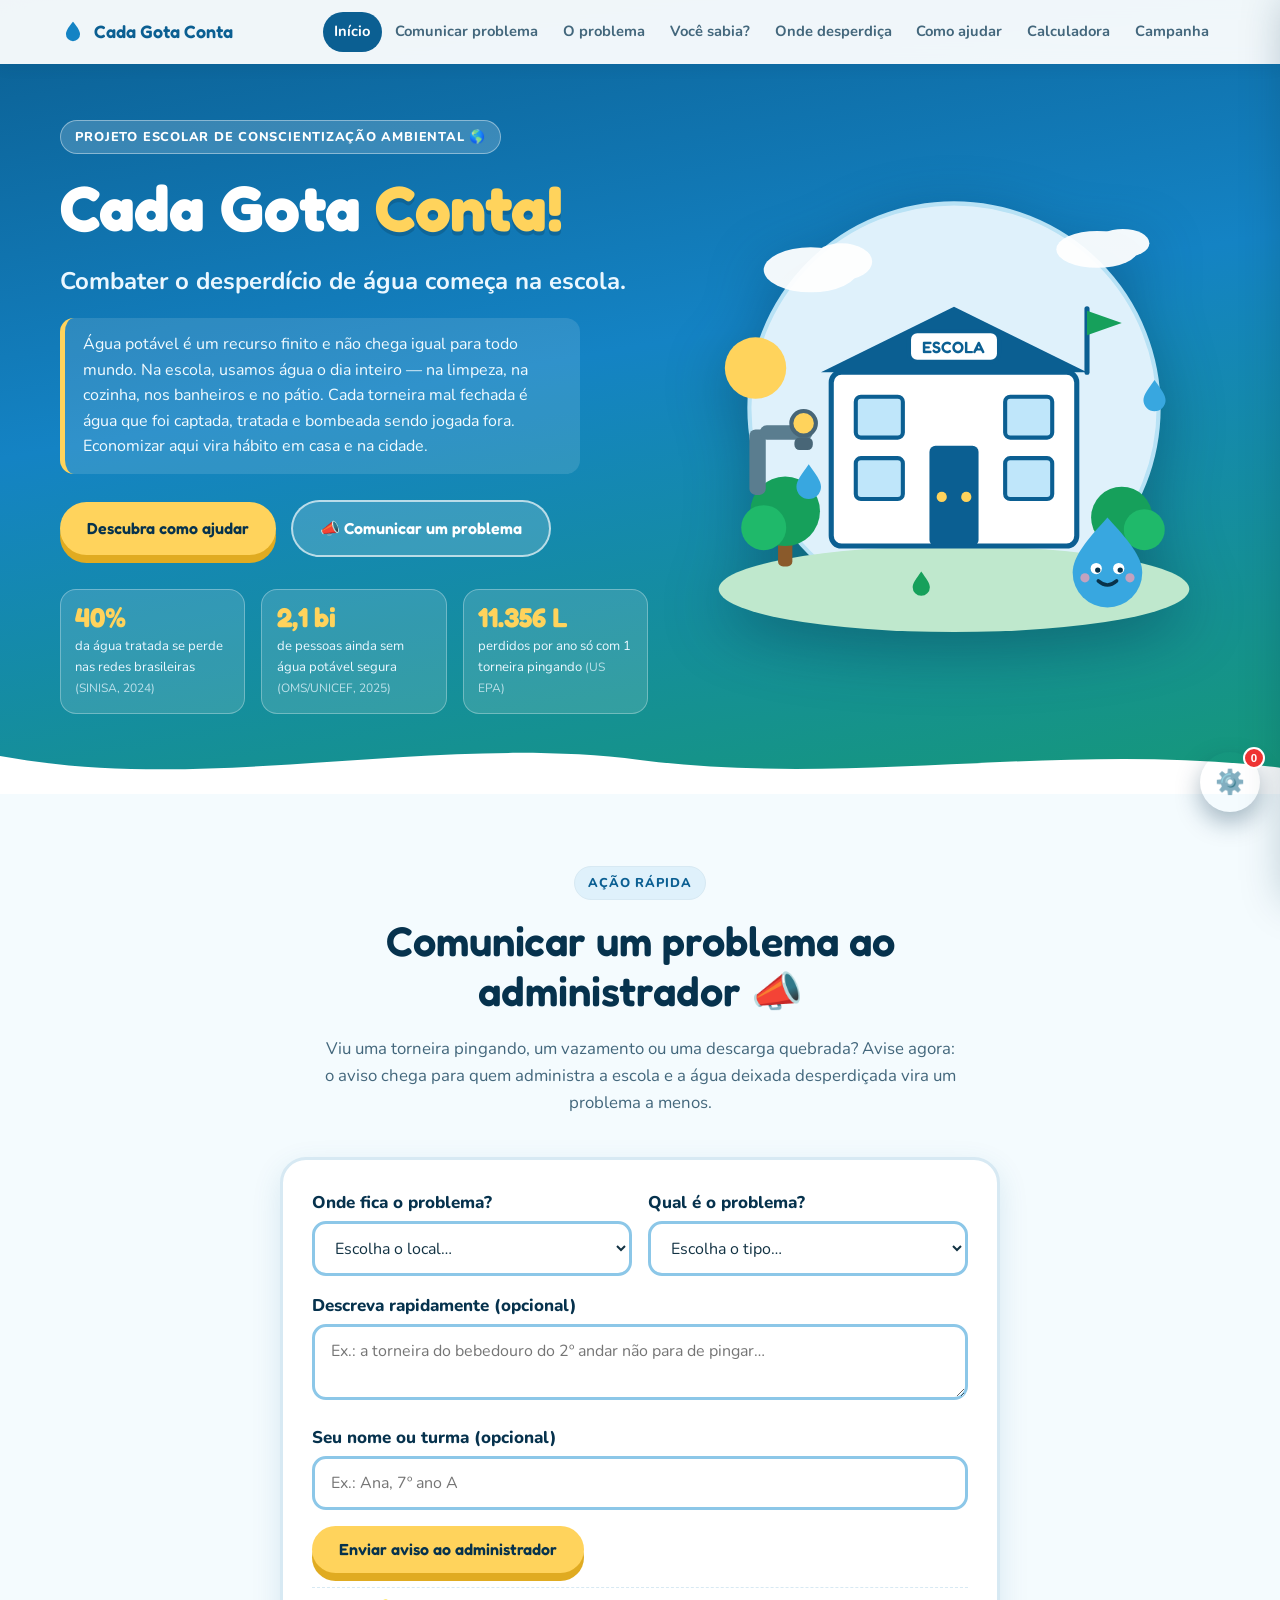
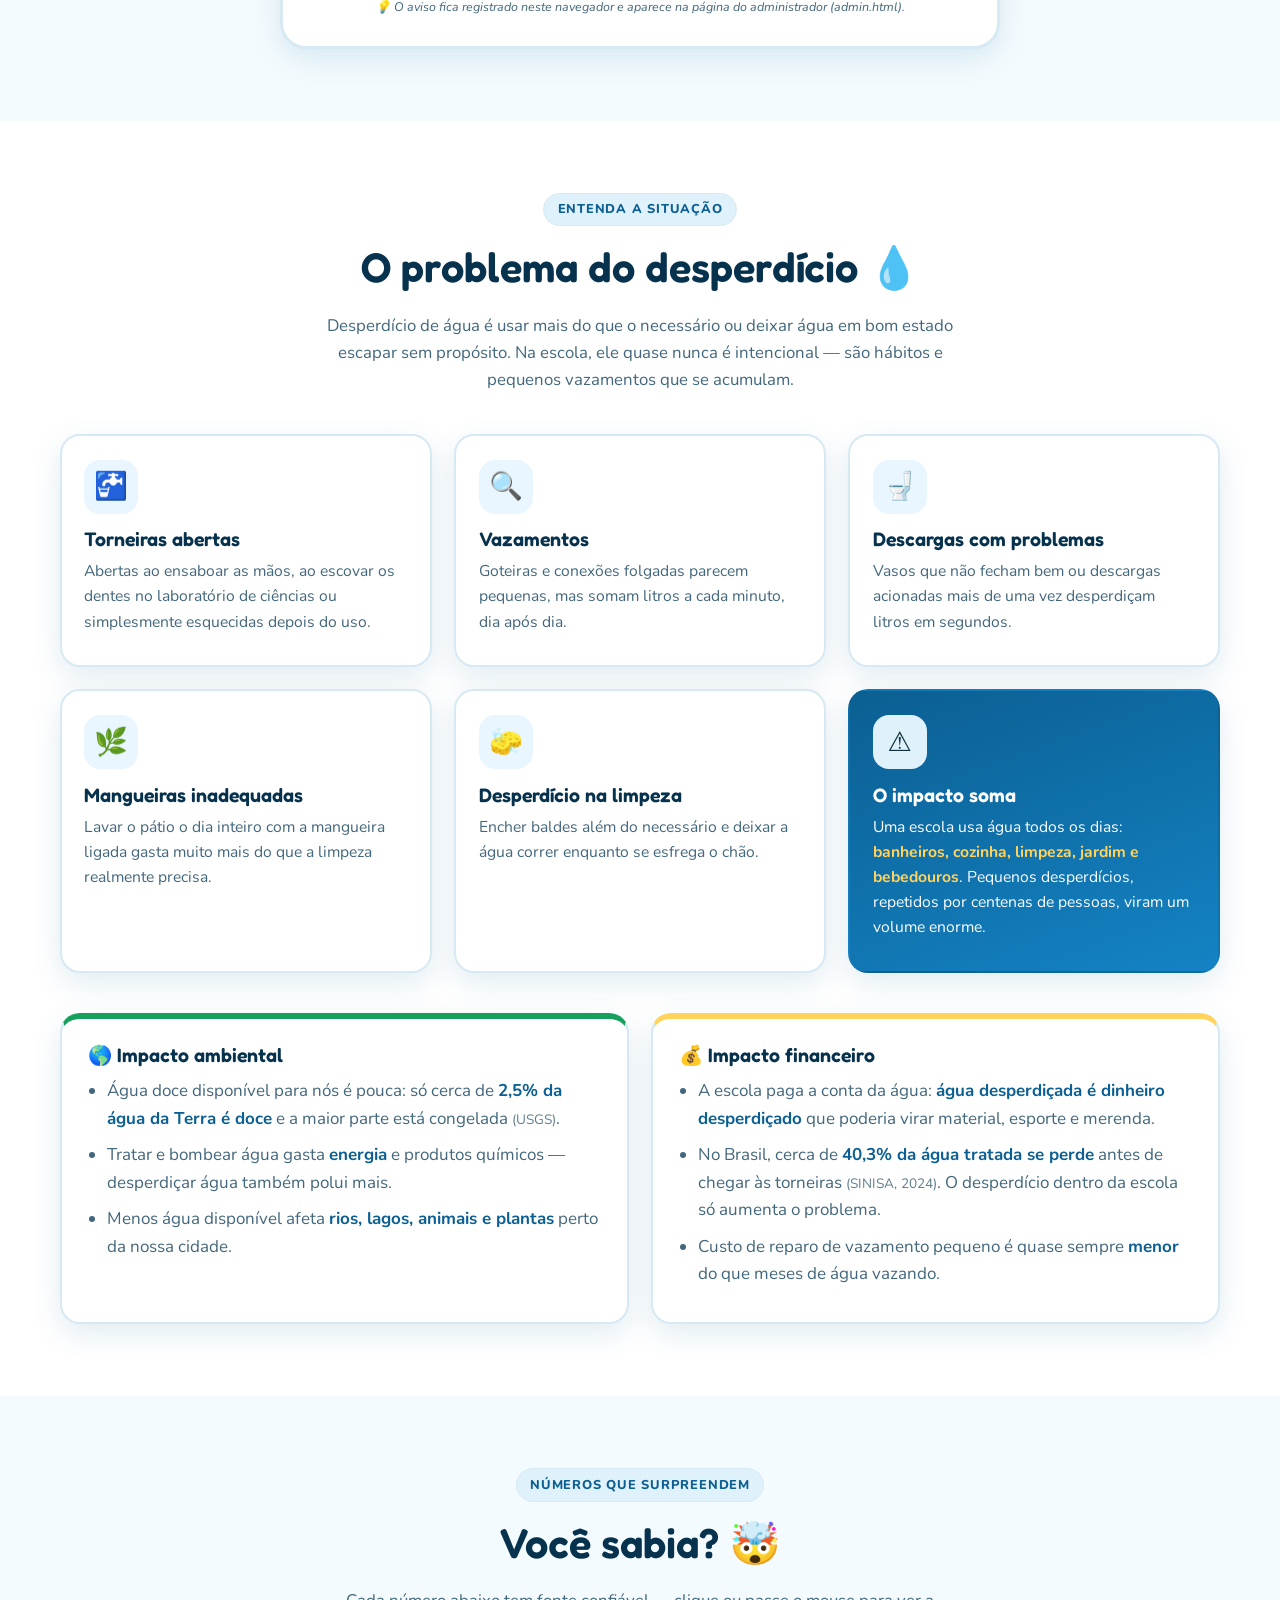
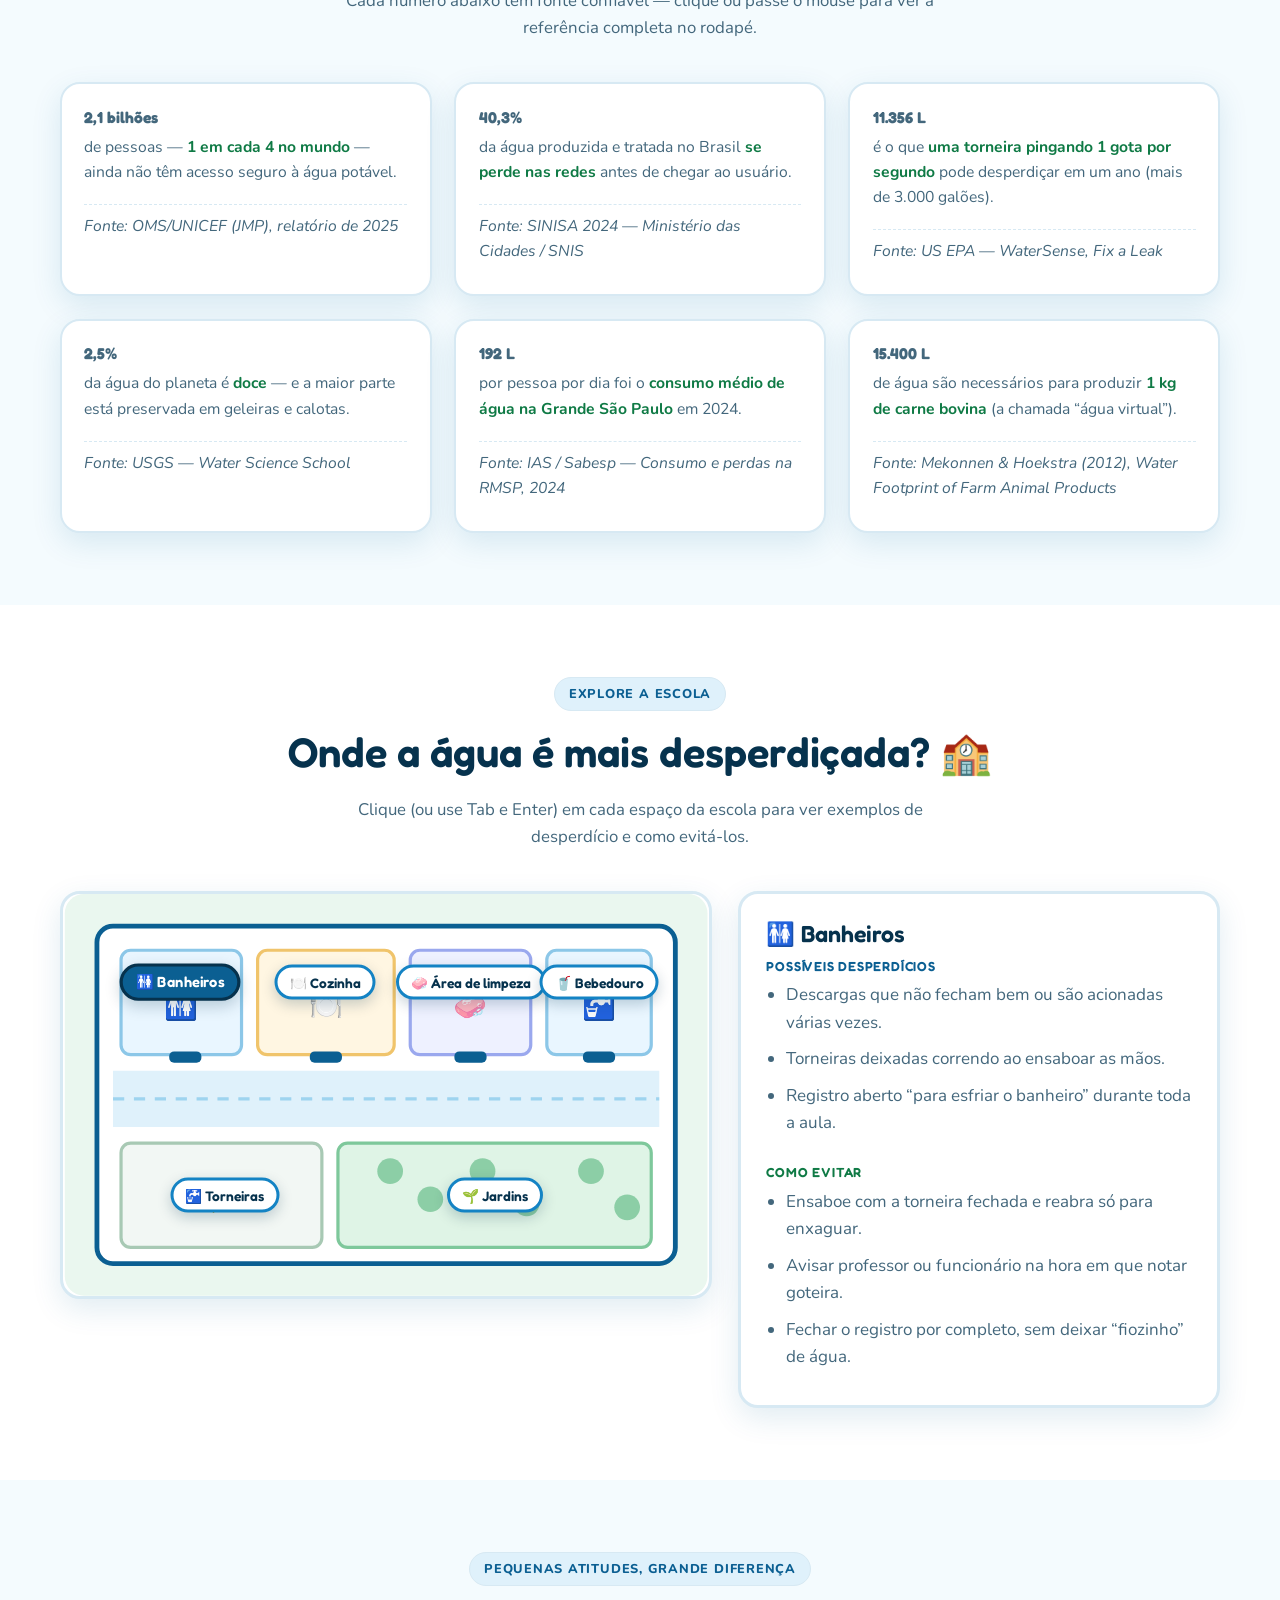
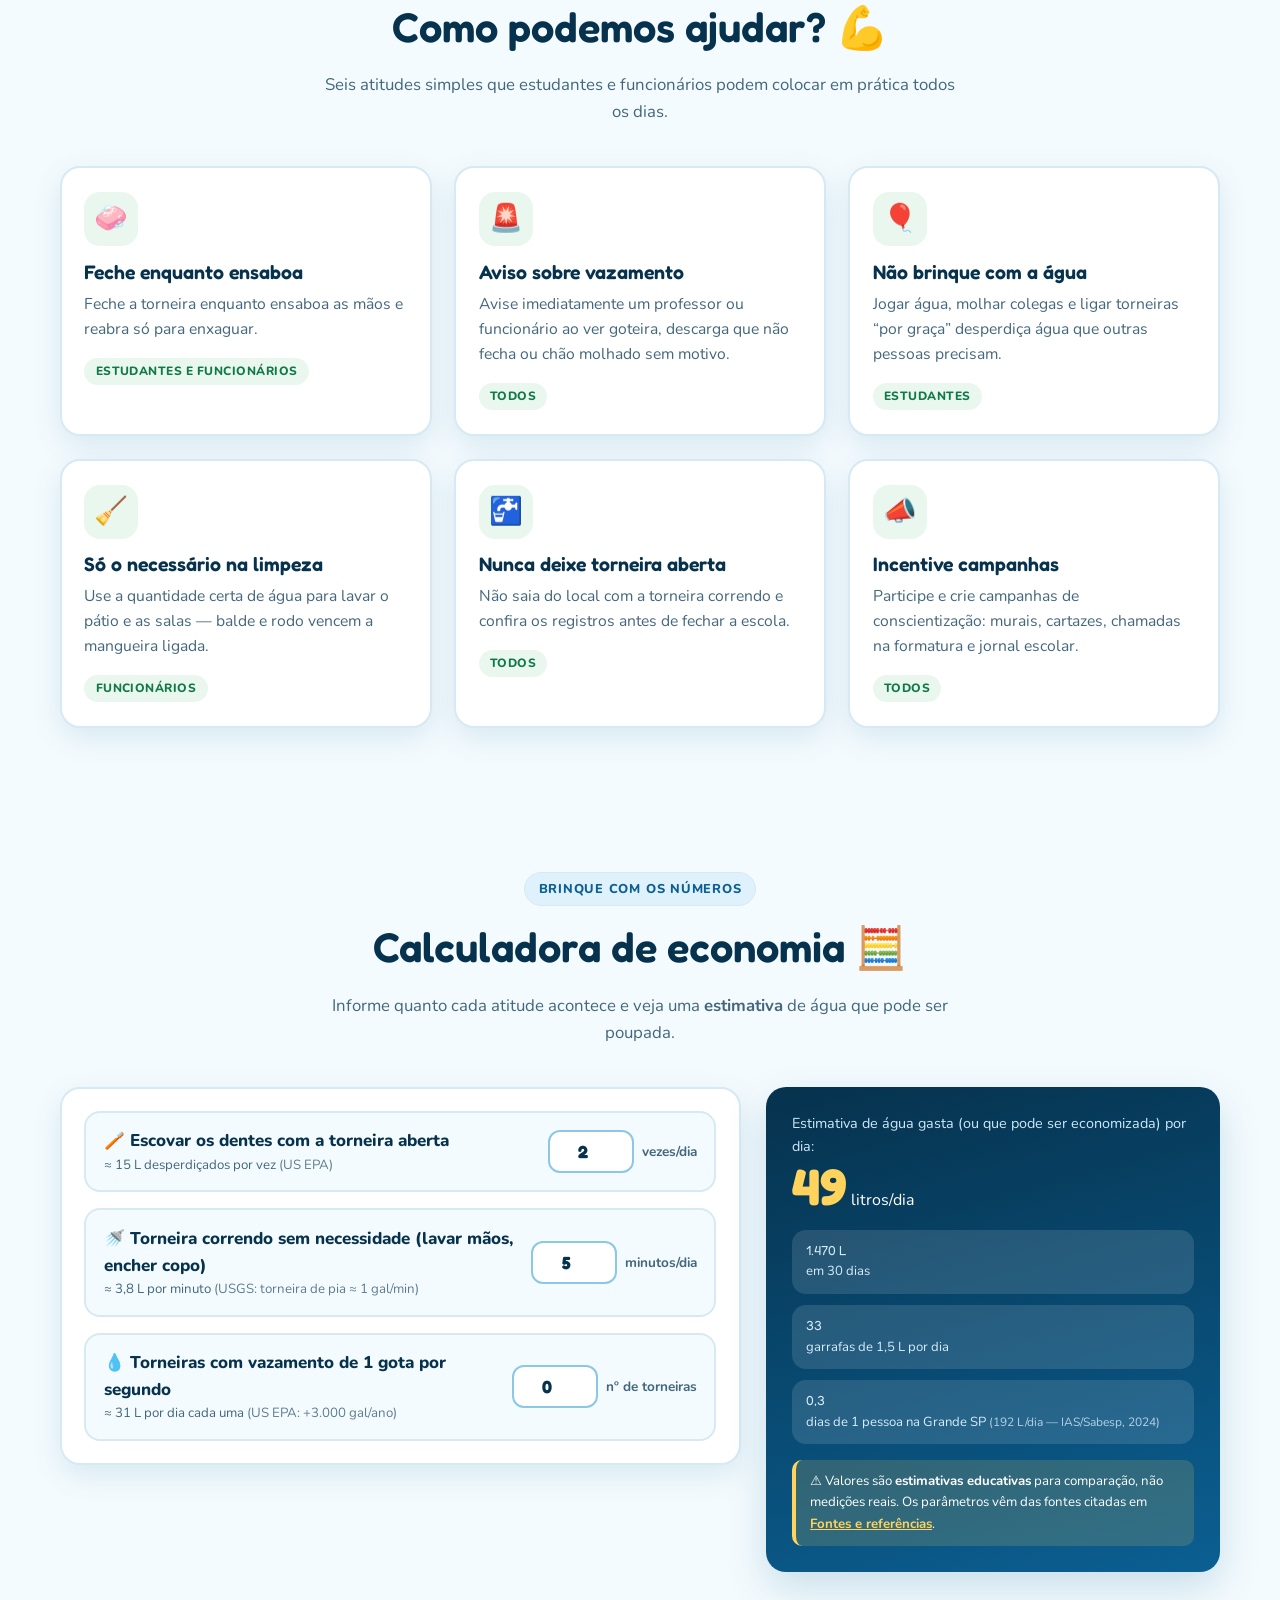
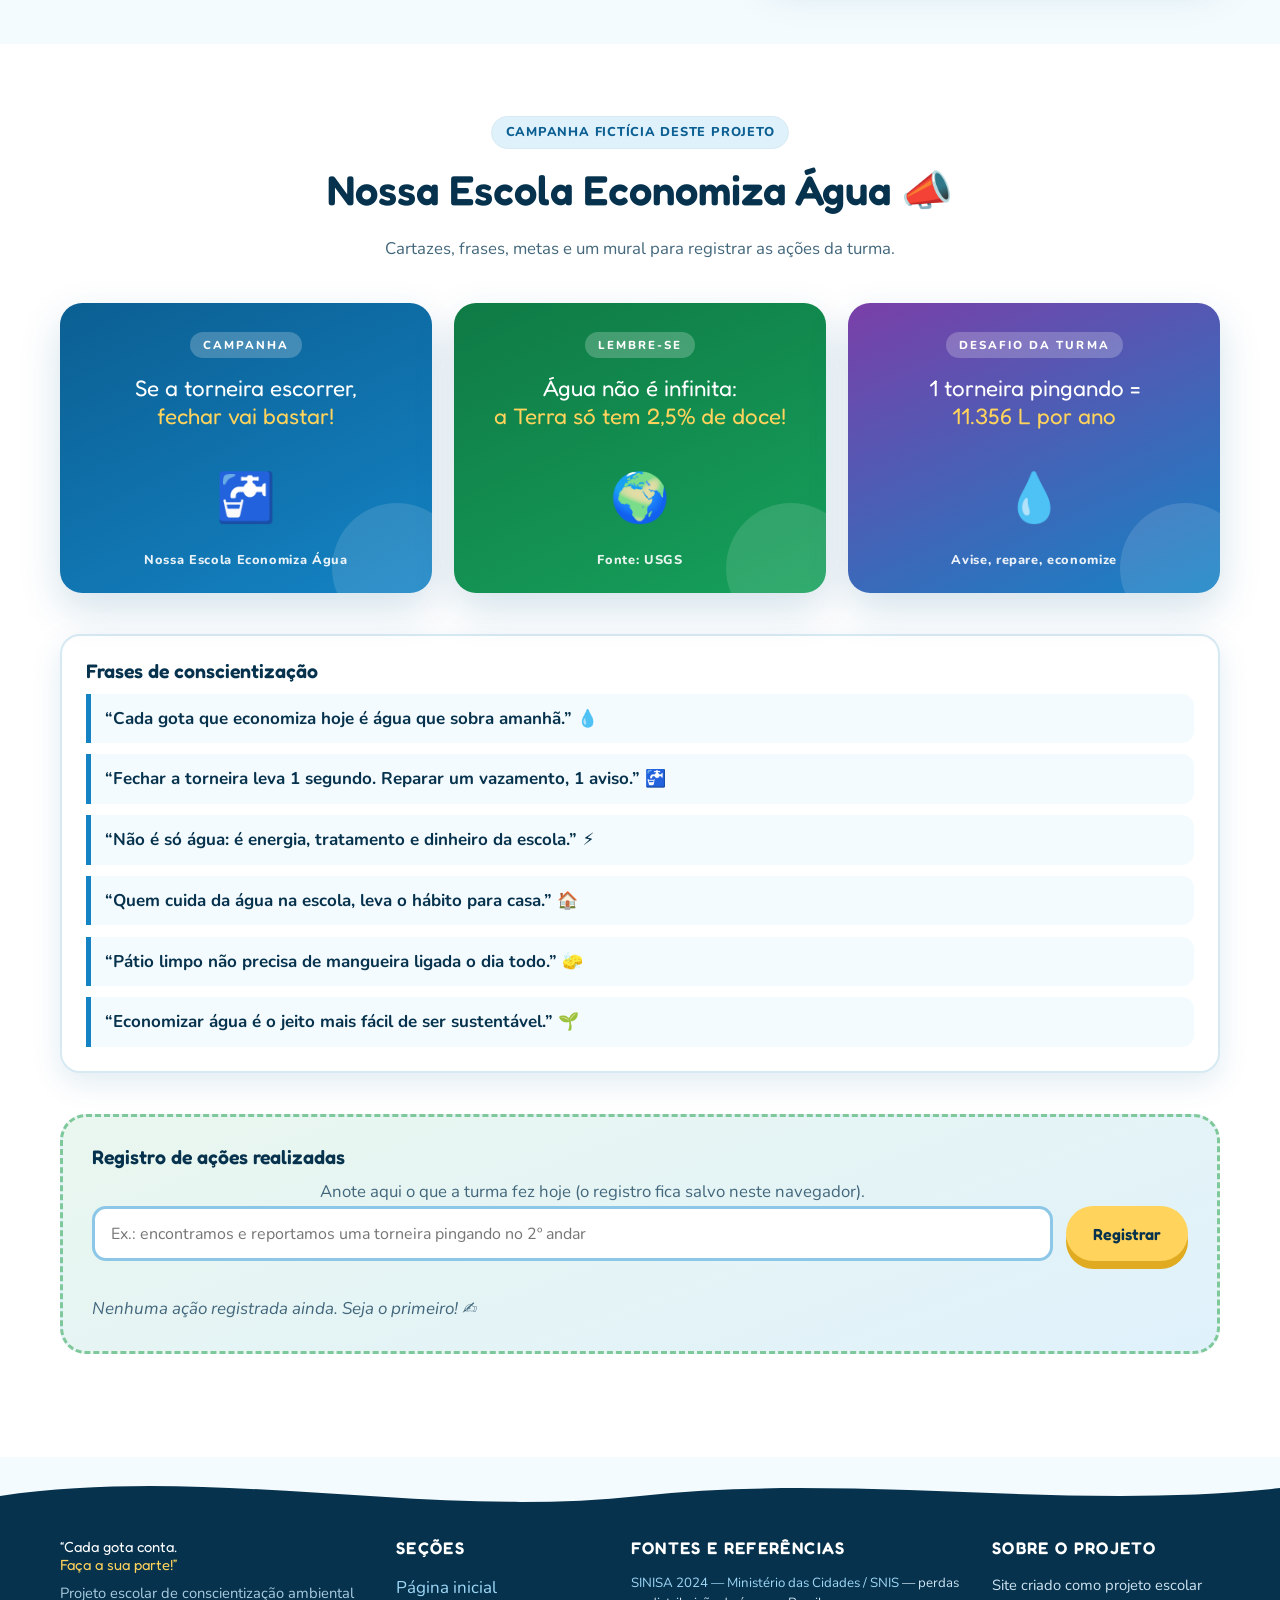
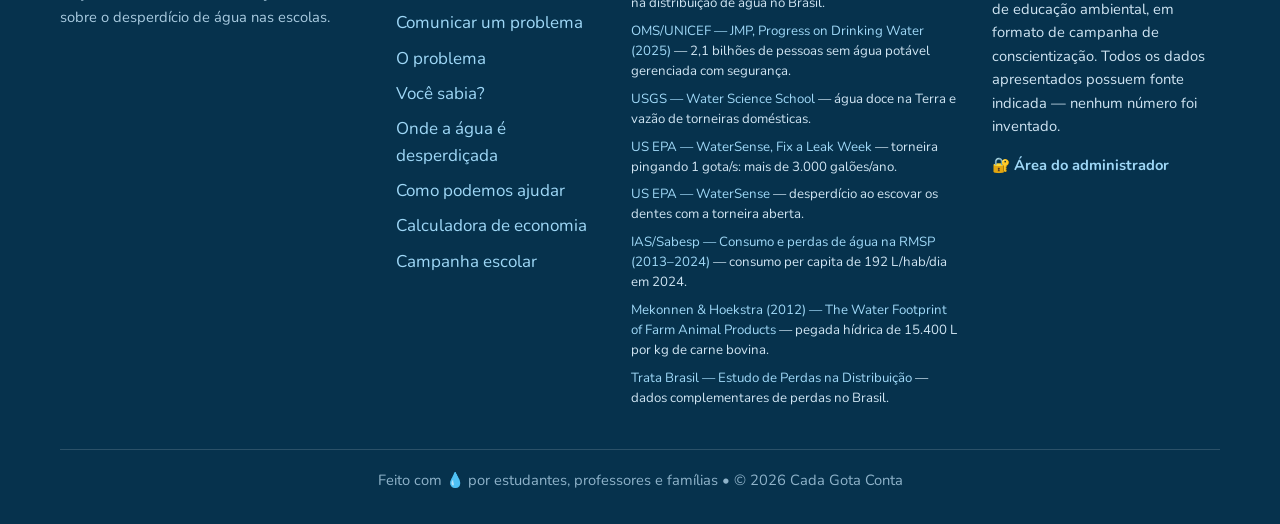
==== commit 8e4a0799: "Painel do admin integrado ao site + notificações em tempo real (tela e computador)" ====
--- a/index.html
+++ b/index.html
@@ -620,8 +620,76 @@
   <p class="rodape-copy">Feito com 💧 por estudantes, professores e famílias • © <span id="ano"></span> Cada Gota Conta</p>
 </footer>
 
+<div class="admin-drawer-fundo" id="admin-drawer-fundo"></div>
+
+<aside class="admin-drawer" id="admin-drawer" aria-label="Painel do administrador">
+  <button class="admin-drawer-fechar" id="admin-fechar" type="button" aria-label="Fechar painel do administrador">✕</button>
+
+  <div class="admin-drawer-topo">
+    <h1>⚙️ Painel do administrador</h1>
+    <button class="botao botao-secundario botao-pequeno" id="admin-sair" type="button">Sair</button>
+  </div>
+
+  <button class="botao botao-secundario botao-pequeno" id="admin-notificar" type="button">🔔 Ativar notificações do computador</button>
+
+  <div class="admin-login-caixa" id="admin-login">
+    <h2>🔐 Área do administrador</h2>
+    <p class="secao-lead">Entre para ver os avisos dos alunos e gerenciar o conteúdo.</p>
+    <form id="admin-login-form">
+      <div class="campo-form">
+        <label for="admin-usuario">Usuário</label>
+        <input type="text" id="admin-usuario" autocomplete="username" required>
+      </div>
+      <div class="campo-form">
+        <label for="admin-senha">Senha</label>
+        <input type="password" id="admin-senha" autocomplete="current-password" required>
+      </div>
+      <p class="admin-erro" id="admin-erro" hidden>Usuário ou senha incorretos. Tente novamente.</p>
+      <button class="botao botao-primario" type="submit">Entrar</button>
+    </form>
+    <p class="fonte-mini">Projeto escolar: usuário <strong>admin</strong> · senha <strong>cada-gota-2026</strong>. A verificação acontece no navegador — apenas demonstração.</p>
+  </div>
+
+  <div id="admin-painel" hidden>
+    <div class="admin-grupo">
+      <h2>Frases de conscientização</h2>
+      <form class="mural-form" id="admin-frase-form">
+        <label class="oculto" for="admin-frase-input">Nova frase de conscientização</label>
+        <input type="text" id="admin-frase-input" placeholder="Digite uma nova frase…" maxlength="120" required>
+        <button class="botao botao-secundario botao-pequeno" type="submit">Adicionar</button>
+      </form>
+      <ul class="admin-lista-frases" id="admin-frases"></ul>
+    </div>
+
+    <div class="admin-grupo">
+      <h2>Ações registradas no mural (<span id="admin-mural-count">0</span>)</h2>
+      <ul class="admin-lista-frases" id="admin-mural-lista"></ul>
+      <p class="fonte-mini" id="admin-mural-vazio">Nenhuma ação registrada ainda.</p>
+      <button class="botao botao-secundario botao-pequeno" id="admin-limpar-mural" type="button">Limpar mural</button>
+    </div>
+
+    <div class="admin-grupo">
+      <h2>Problemas comunicados (<span id="admin-problemas-count">0</span>) <span class="selo selo-ficticio">em tempo real</span></h2>
+      <p class="fonte-mini">Avisos enviados pelos alunos nesta página. Novos avisos aparecem aqui e notificam na tela e no computador (mesmo navegador).</p>
+      <ul class="admin-lista-frases" id="admin-problemas-lista"></ul>
+      <p class="fonte-mini" id="admin-problemas-vazio">Nenhum problema comunicado ainda.</p>
+      <button class="botao botao-secundario botao-pequeno" id="admin-limpar-problemas" type="button">Limpar avisos</button>
+    </div>
+
+    <div class="admin-acoes">
+      <button class="botao botao-secundario botao-pequeno" id="admin-restaurar" type="button">Restaurar frases padrão</button>
+    </div>
+  </div>
+</aside>
+
+<button class="admin-botao-flutuante" id="admin-botao-flutuante" type="button" aria-label="Abrir painel do administrador" title="Painel do administrador">
+  ⚙️
+  <span class="admin-badge" id="admin-badge" hidden>0</span>
+</button>
+
 <button class="voltar-topo" id="voltar-topo" type="button" aria-label="Voltar ao topo da página" hidden>↑</button>
 
 <script src="script.js"></script>
+<script src="admin-core.js"></script>
 </body>
 </html>
--- a/styles.css
+++ b/styles.css
@@ -596,6 +596,65 @@
 .admin-lista-frases button:hover{background:#ffd4d9;}
 
 .admin-acoes{display:flex;gap:.7rem;flex-wrap:wrap;margin-top:1.2rem;border-top:2px dashed var(--borda);padding-top:1.2rem;}
+
+/* ============================================================
+   PAINEL INTEGRADO (index.html) + NOTIFICAÇÕES
+   ============================================================ */
+.admin-drawer{
+  position:fixed;top:0;right:0;height:100vh;width:min(400px,94vw);
+  background:var(--azul-050);z-index:1200;
+  transform:translateX(105%);transition:transform .25s ease;
+  overflow-y:auto;box-shadow:-16px 0 40px rgba(6,50,77,.25);
+  padding:1.3rem 1.3rem 2rem;
+}
+.admin-drawer.aberta{transform:translateX(0);}
+.admin-drawer-fechar{
+  position:absolute;top:1rem;right:1rem;width:38px;height:38px;border-radius:50%;
+  border:0;background:var(--azul-100);color:var(--azul-700);
+  font-size:1rem;font-weight:800;cursor:pointer;z-index:2;
+}
+.admin-drawer-fechar:hover{background:var(--azul-300);color:#fff;}
+.admin-drawer .admin-topo-painel{padding-right:3rem;}
+.admin-drawer-topo{
+  display:flex;justify-content:space-between;align-items:center;gap:1rem;flex-wrap:wrap;
+  margin:.35rem 2.4rem .9rem 0;
+}
+.admin-drawer-topo h1{font-size:1.4rem;margin:0;}
+.admin-drawer #admin-notificar{margin:0 0 1rem;width:100%;}
+.admin-drawer-fundo{
+  position:fixed;inset:0;background:rgba(6,38,60,.45);z-index:1190;
+  opacity:0;pointer-events:none;transition:opacity .2s;
+}
+.admin-drawer-fundo.aberta{opacity:1;pointer-events:auto;}
+.admin-botao-flutuante{
+  position:fixed;right:20px;bottom:88px;z-index:1300;
+  width:60px;height:60px;border-radius:50%;border:0;
+  background:var(--azul-800);color:#fff;font-size:1.5rem;cursor:pointer;
+  box-shadow:0 10px 24px rgba(6,50,77,.35);
+  display:grid;place-items:center;transition:transform .15s,background .2s;
+}
+.admin-botao-flutuante:hover{transform:translateY(-3px) rotate(10deg);background:var(--azul-700);}
+.admin-badge{
+  position:absolute;top:-5px;right:-5px;background:#e33;color:#fff;
+  font-size:.72rem;font-weight:800;min-width:22px;height:22px;border-radius:999px;
+  display:grid;place-items:center;padding:0 .35rem;border:2px solid #fff;
+}
+.admin-notificacoes{
+  position:fixed;right:20px;bottom:160px;z-index:1400;
+  display:grid;gap:.6rem;width:min(340px,calc(100vw - 40px));
+}
+.pagina-admin .admin-notificacoes{bottom:20px;}
+.admin-toast{
+  background:#fff;border-left:6px solid var(--verde-500);border-radius:14px;
+  padding:.9rem 1rem;box-shadow:0 14px 30px rgba(6,50,77,.25);
+  font-size:.92rem;animation:toast-in .25s ease;cursor:pointer;
+}
+.admin-toast strong{display:block;color:var(--azul-900);}
+.admin-toast p{margin:.15rem 0 0;color:var(--tinta-suave);font-size:.85rem;}
+@keyframes toast-in{
+  from{transform:translateX(30px);opacity:0;}
+  to{transform:translateX(0);opacity:1;}
+}
 
 /* ============================================================
    PÁGINA DO ADMINISTRADOR (admin.html)
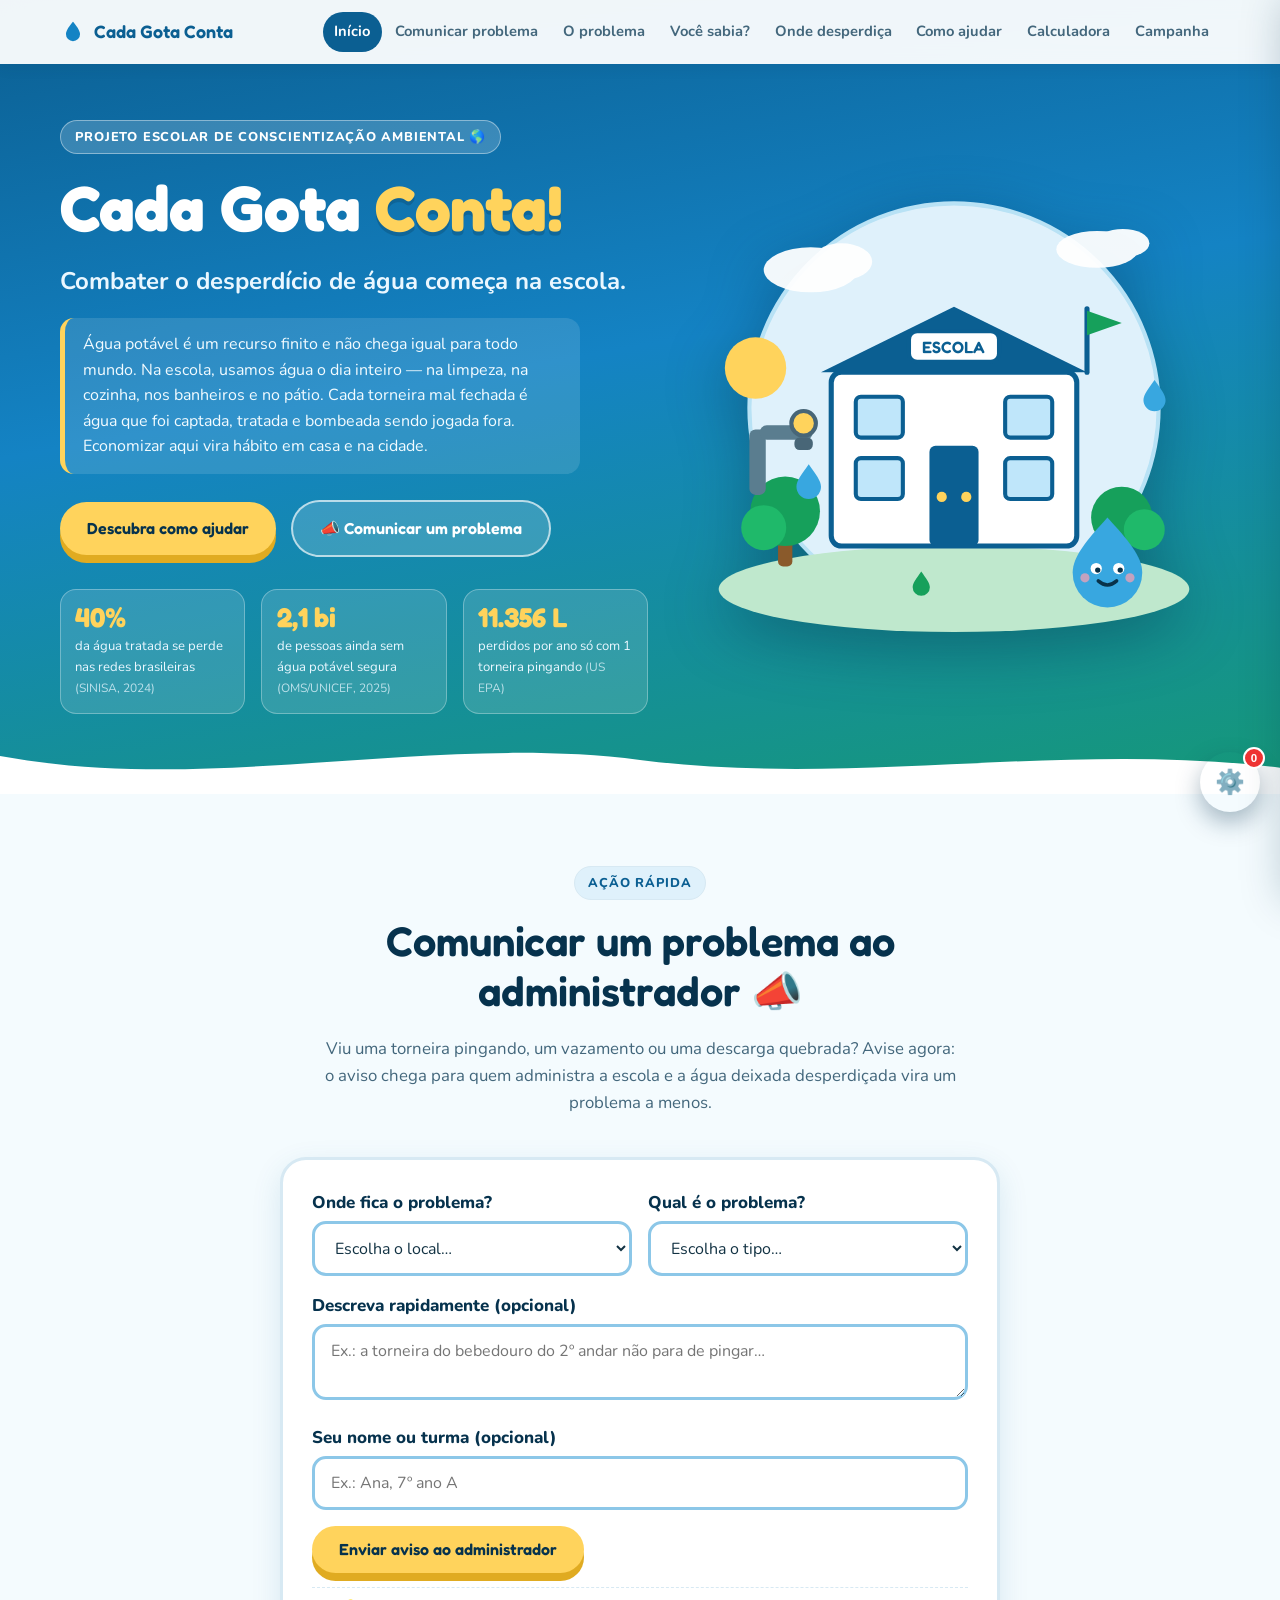
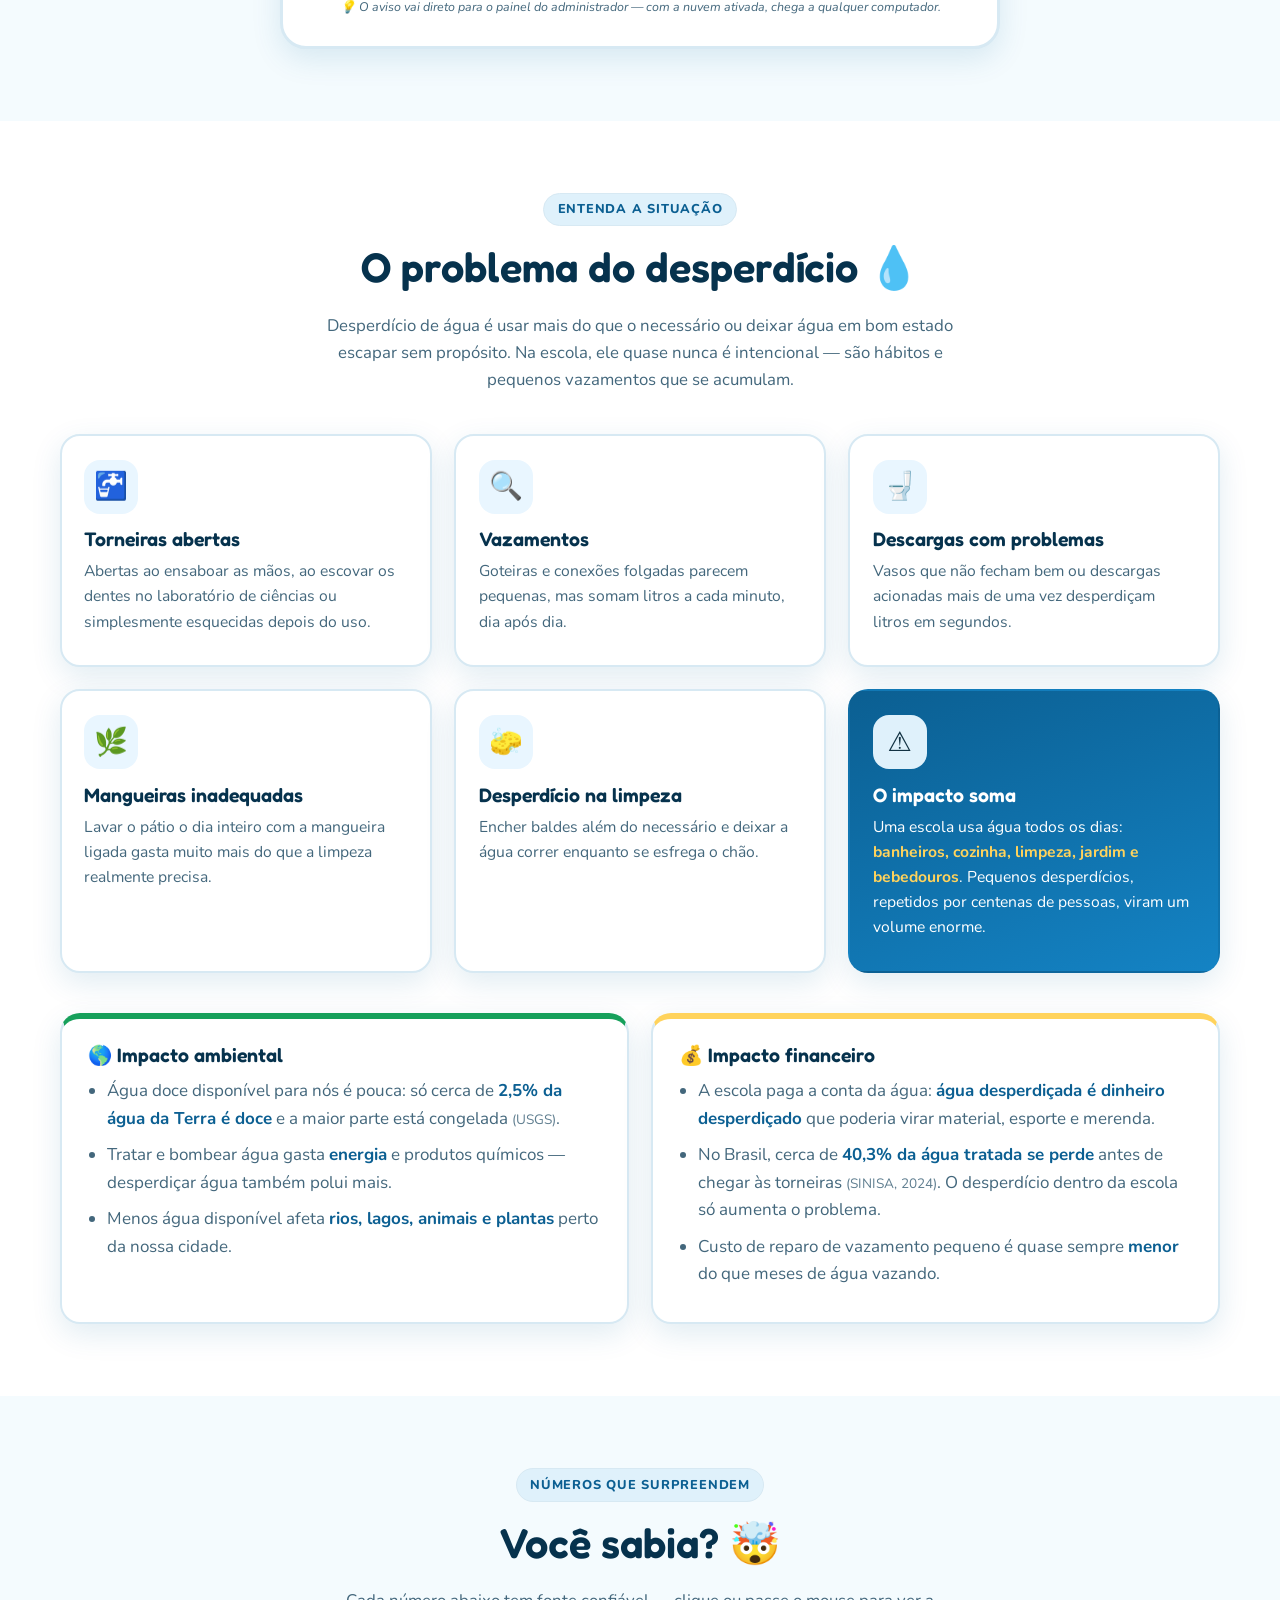
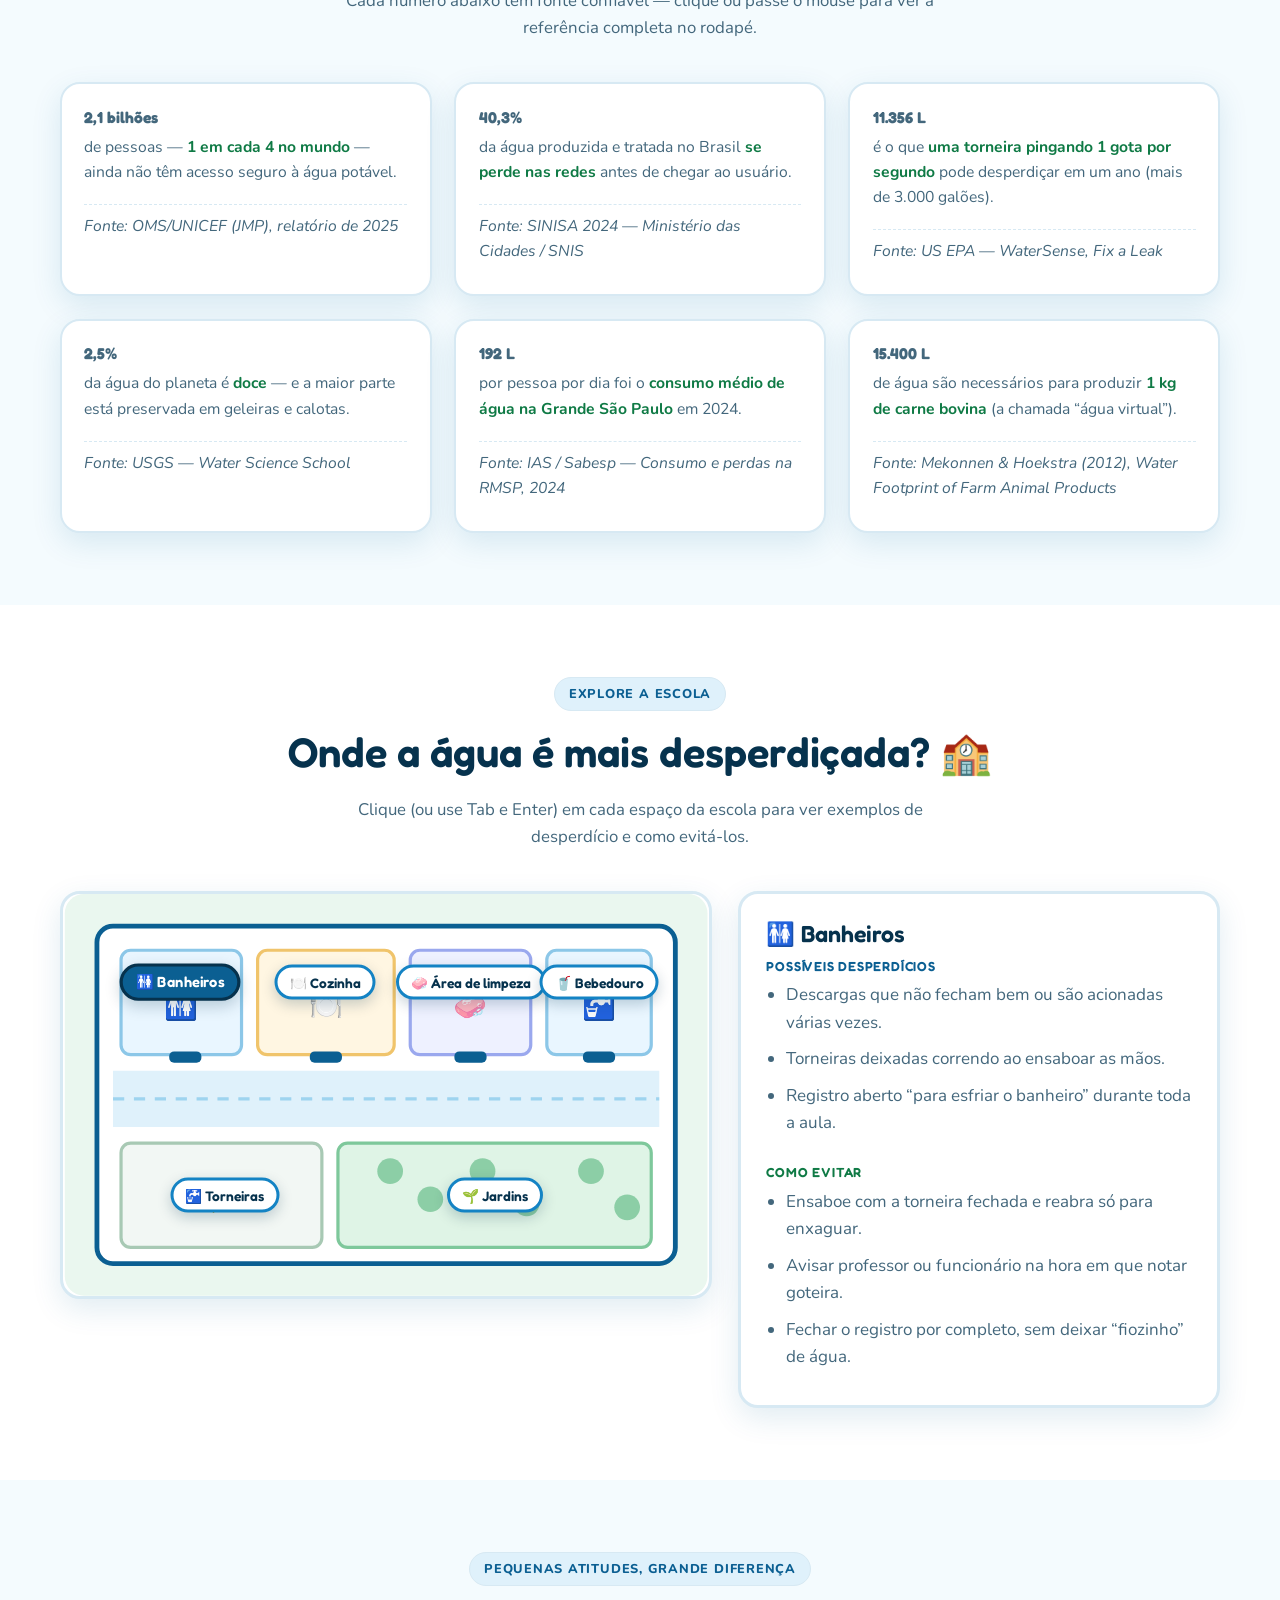
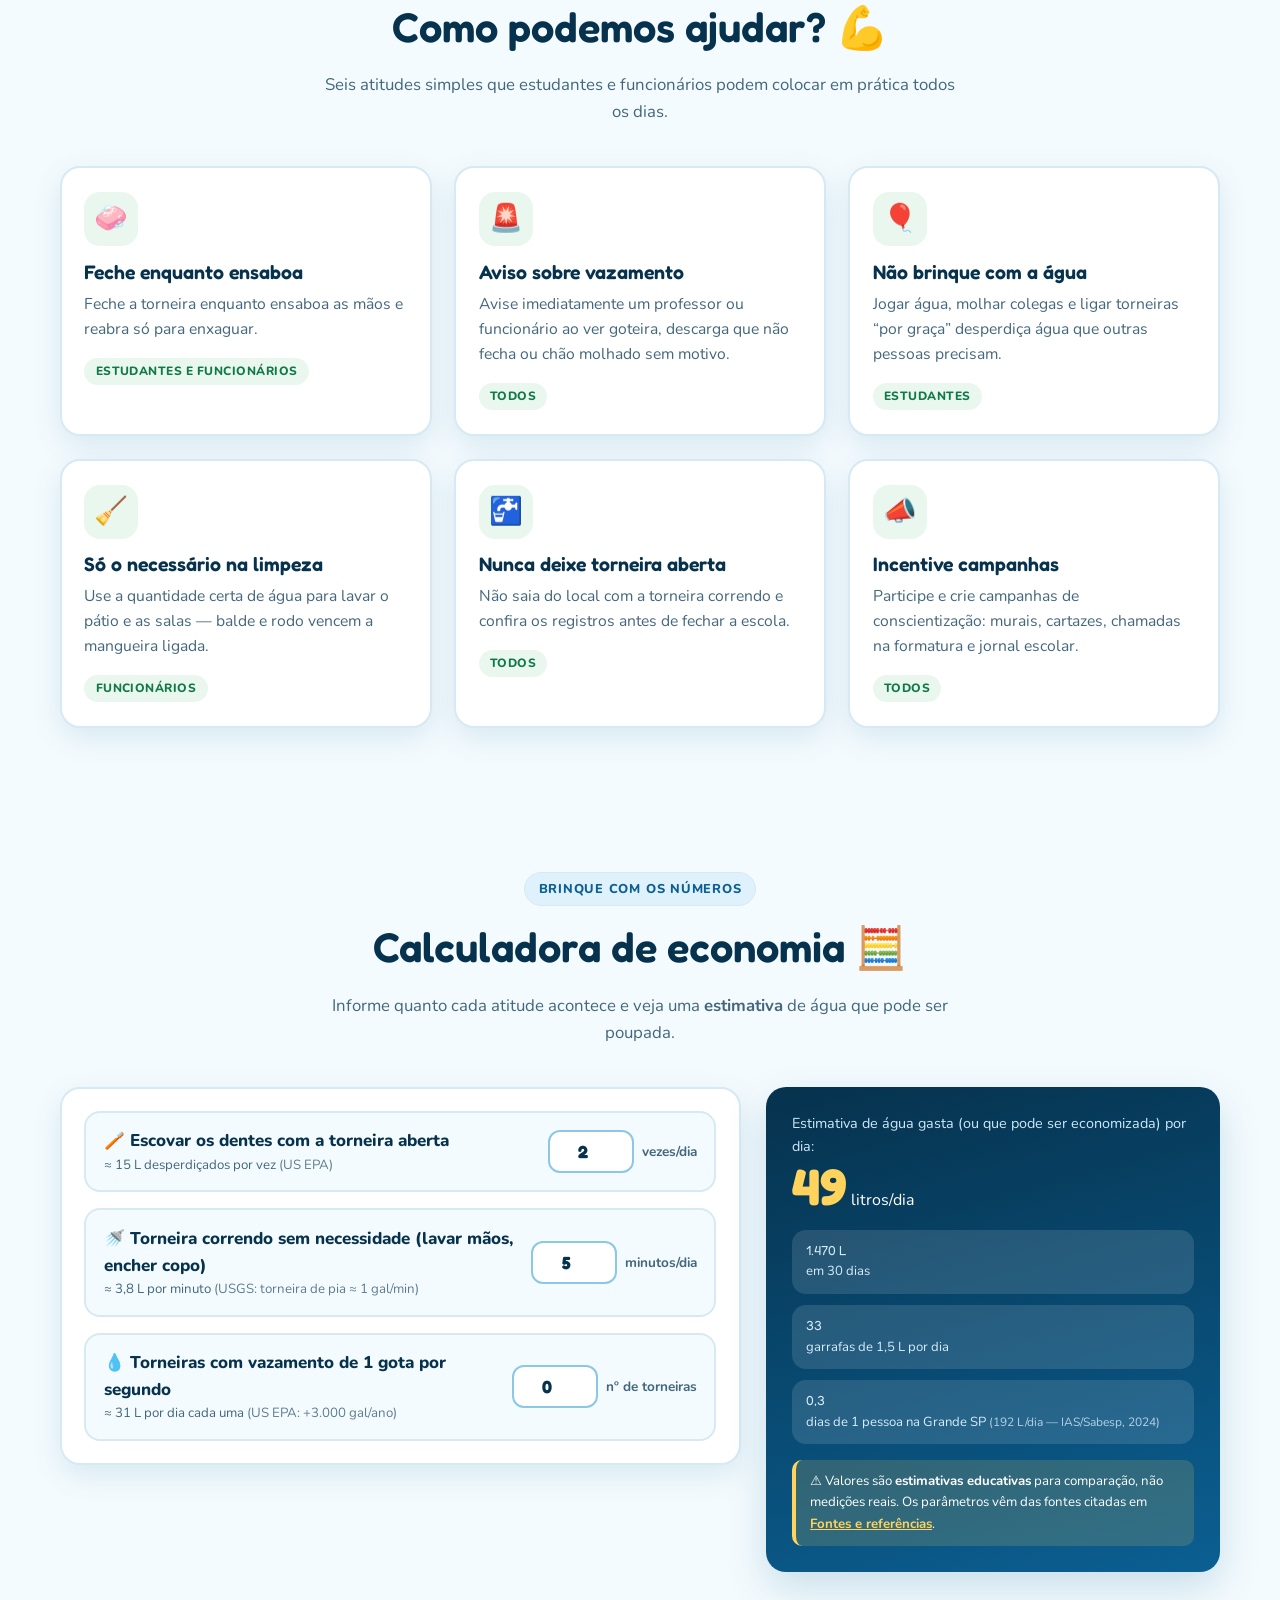
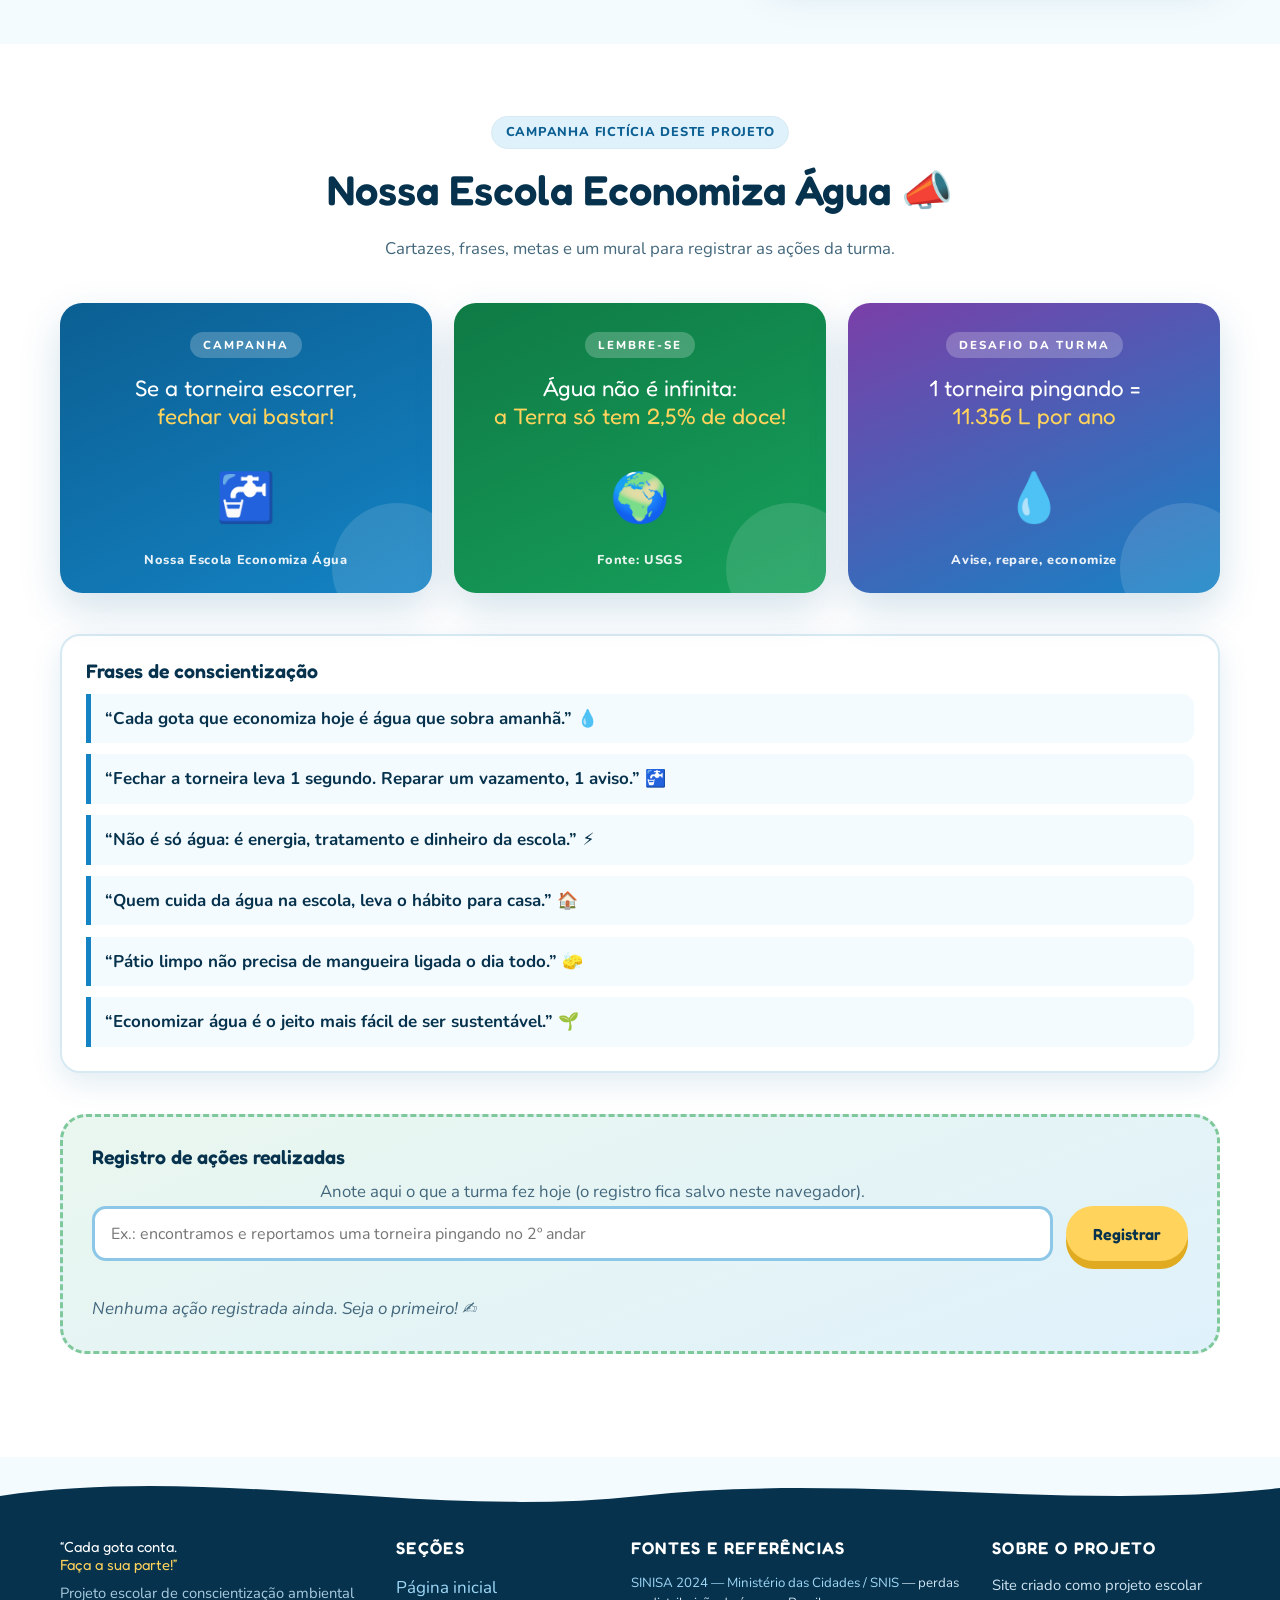
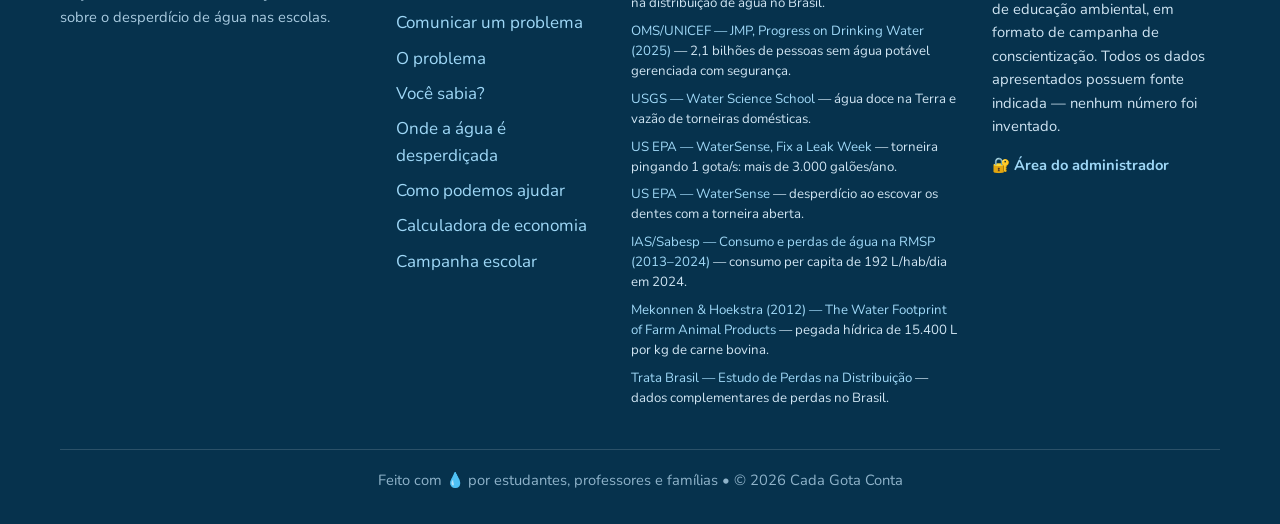
==== commit 9d5ea9e3: "Sincronizar avisos entre computadores via Firebase RTDB (config via config.js) + testes E2E de 2 maq" ====
--- a/index.html
+++ b/index.html
@@ -9,6 +9,7 @@
 <link rel="preconnect" href="https://fonts.gstatic.com" crossorigin>
 <link href="https://fonts.googleapis.com/css2?family=Fredoka:wght@400;500;600;700&family=Nunito:wght@400;600;700;800&display=swap" rel="stylesheet">
 <link rel="stylesheet" href="styles.css">
+<noscript><style>.reveal{opacity:1 !important;transform:none !important;}</style></noscript>
 <link rel="icon" href="data:image/svg+xml,<svg xmlns='http://www.w3.org/2000/svg' viewBox='0 0 100 100'><text y='0.9em' font-size='90'>💧</text></svg>">
 </head>
 <body>
@@ -214,7 +215,7 @@
         <button class="botao botao-primario" type="submit">Enviar aviso ao administrador</button>
       </form>
       <p class="reportar-ok" id="reportar-ok" hidden>✅ Aviso enviado! Obrigado por ajudar a economizar água. O problema já aparece no painel do administrador.</p>
-      <p class="fonte-mini reportar-nota">💡 O aviso fica registrado neste navegador e aparece na página do administrador (admin.html).</p>
+      <p class="fonte-mini reportar-nota">💡 O aviso vai direto para o painel do administrador — com a nuvem ativada, chega a qualquer computador.</p>
     </div>
   </div>
 </section>
@@ -670,7 +671,8 @@
 
     <div class="admin-grupo">
       <h2>Problemas comunicados (<span id="admin-problemas-count">0</span>) <span class="selo selo-ficticio">em tempo real</span></h2>
-      <p class="fonte-mini">Avisos enviados pelos alunos nesta página. Novos avisos aparecem aqui e notificam na tela e no computador (mesmo navegador).</p>
+      <p class="fonte-mini">Avisos enviados pelos alunos nesta página. Novos avisos aparecem aqui e notificam na tela e no computador.</p>
+      <p class="fonte-mini" id="admin-sync-status">Carregando sincronização…</p>
       <ul class="admin-lista-frases" id="admin-problemas-lista"></ul>
       <p class="fonte-mini" id="admin-problemas-vazio">Nenhum problema comunicado ainda.</p>
       <button class="botao botao-secundario botao-pequeno" id="admin-limpar-problemas" type="button">Limpar avisos</button>
@@ -689,6 +691,7 @@
 
 <button class="voltar-topo" id="voltar-topo" type="button" aria-label="Voltar ao topo da página" hidden>↑</button>
 
+<script src="config.js"></script>
 <script src="script.js"></script>
 <script src="admin-core.js"></script>
 </body>
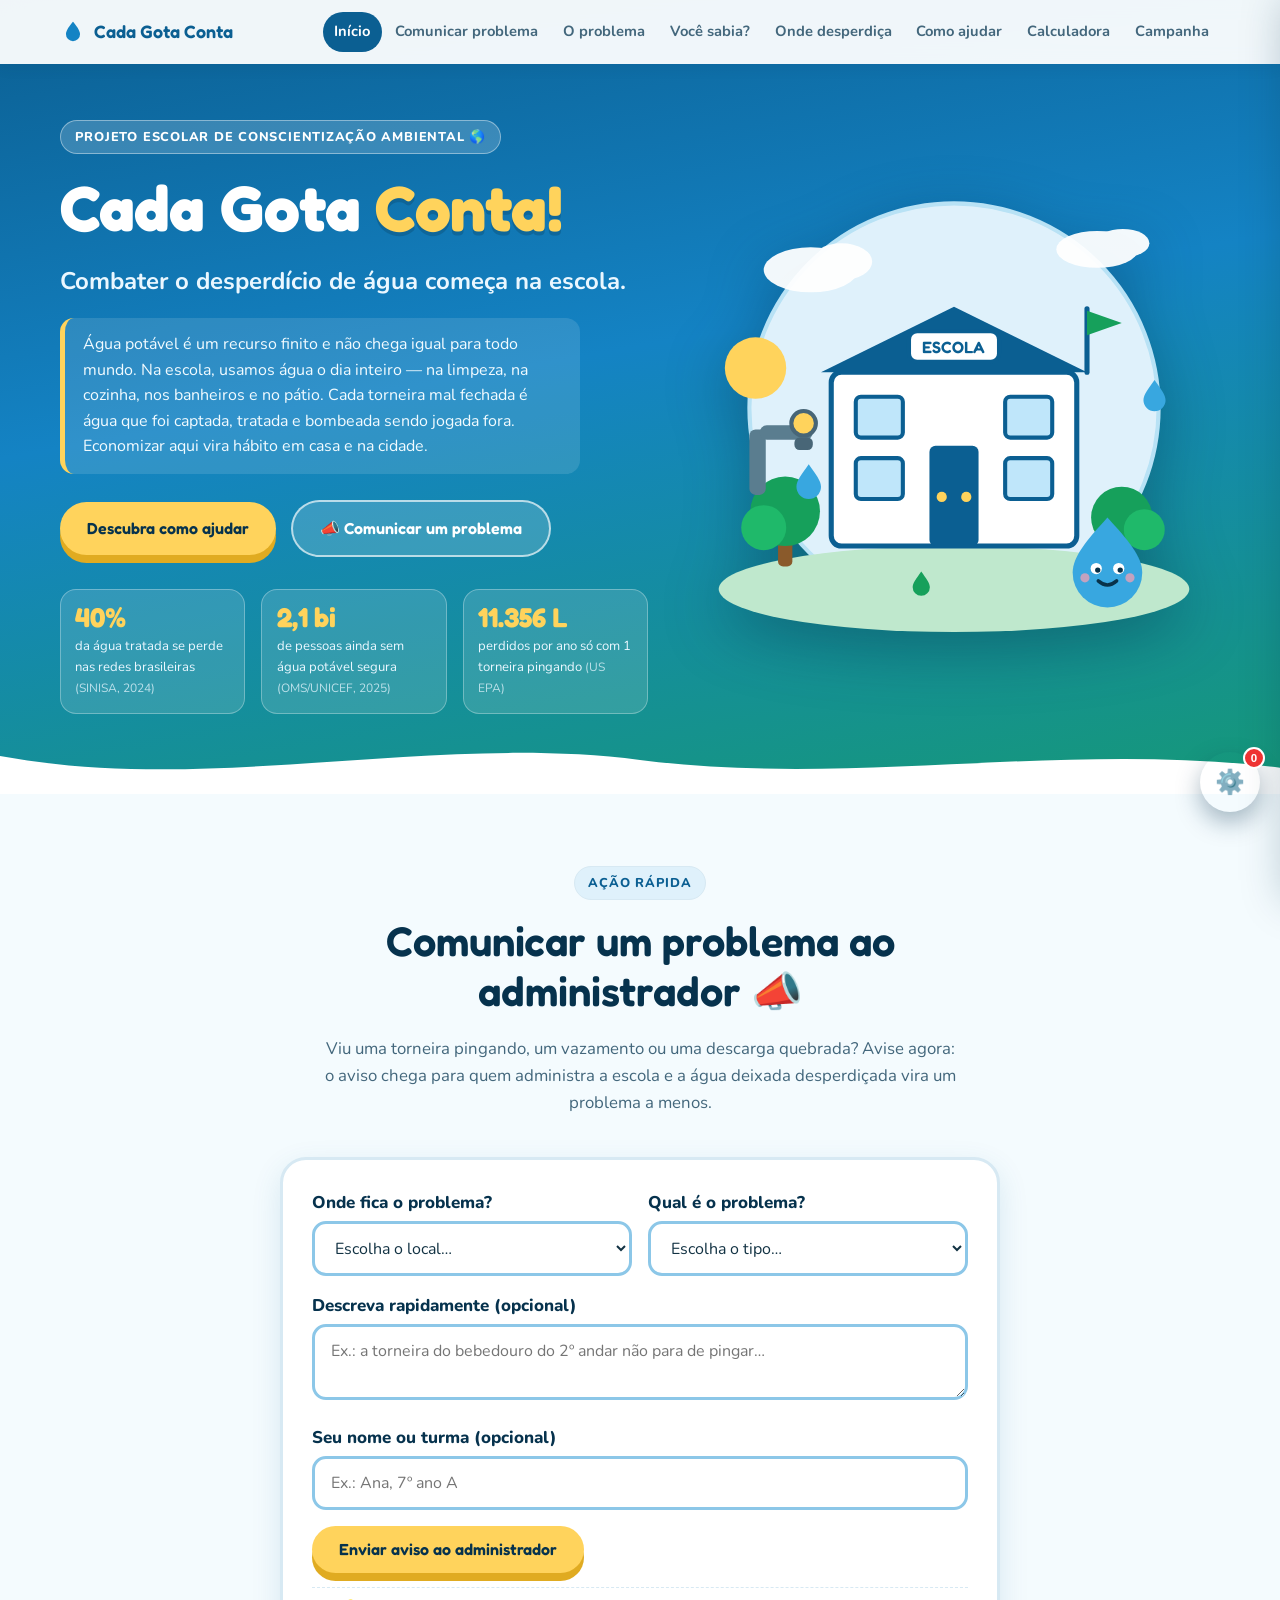
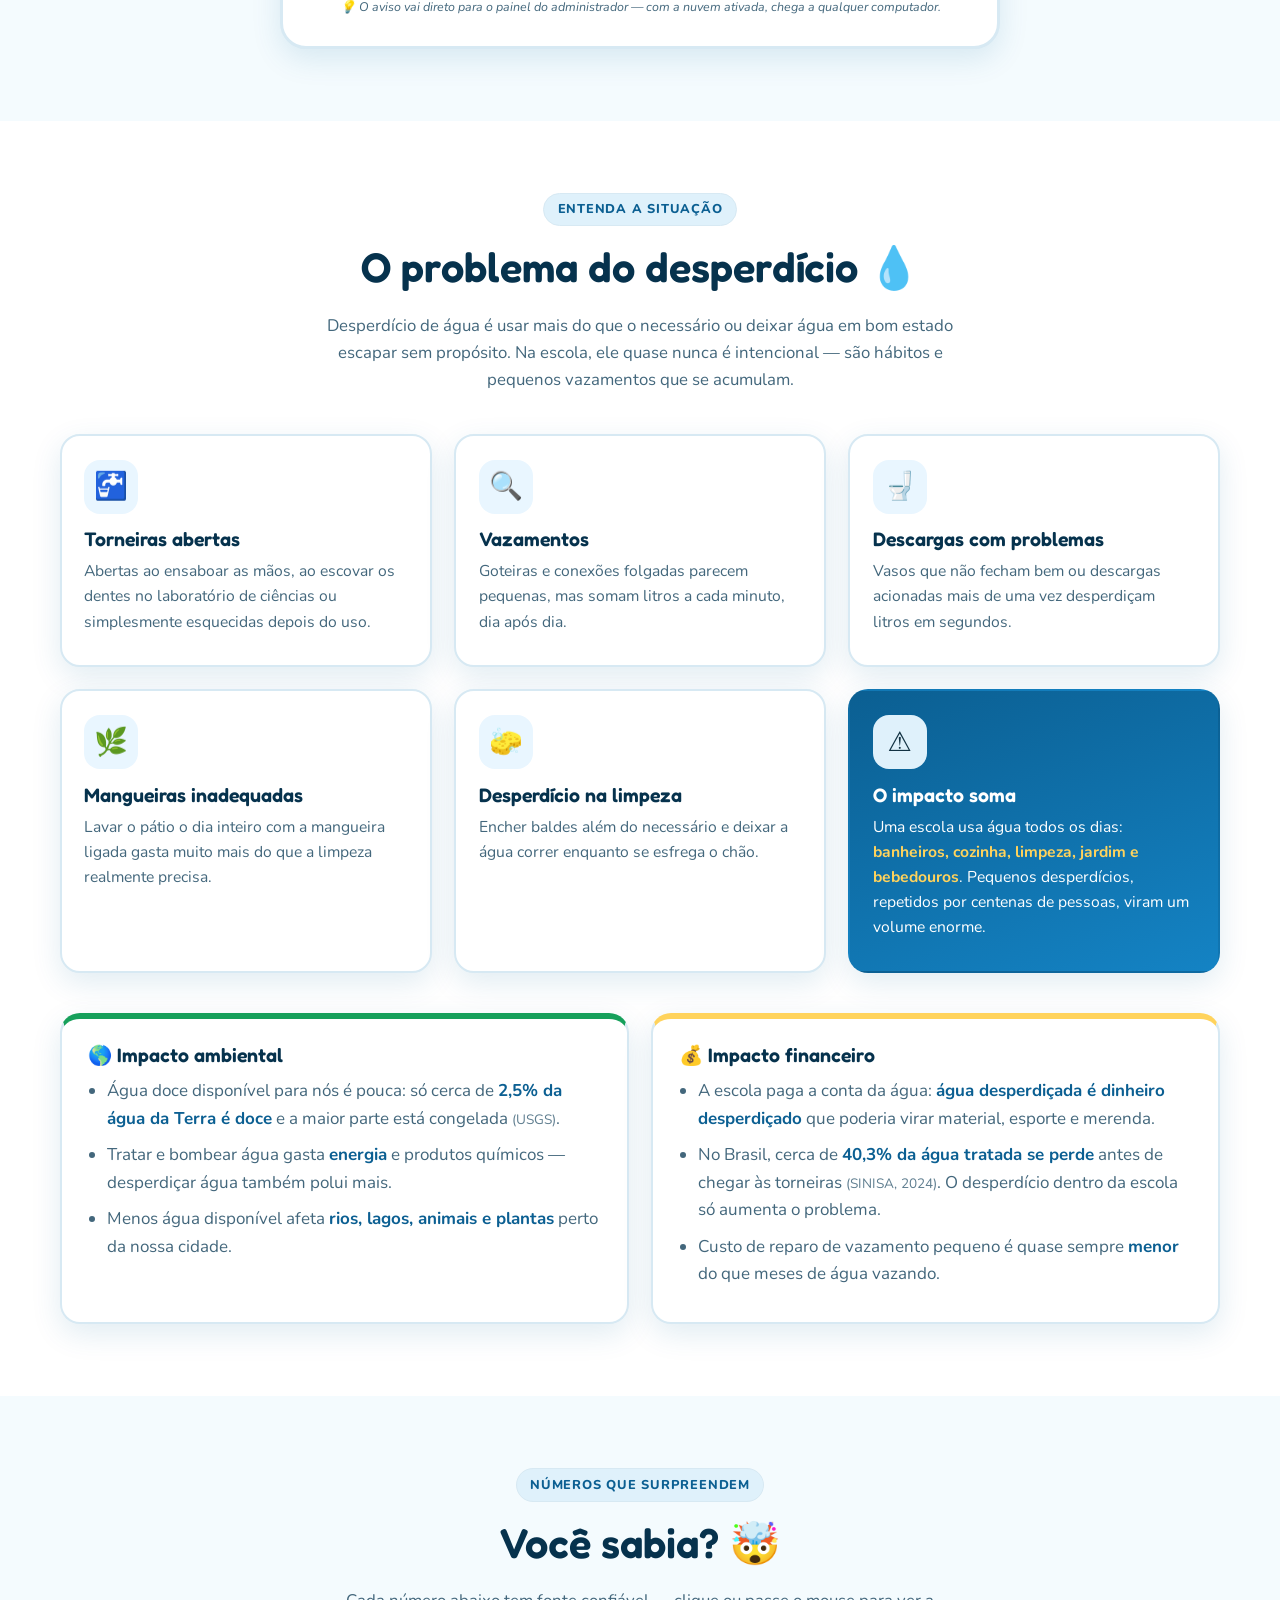
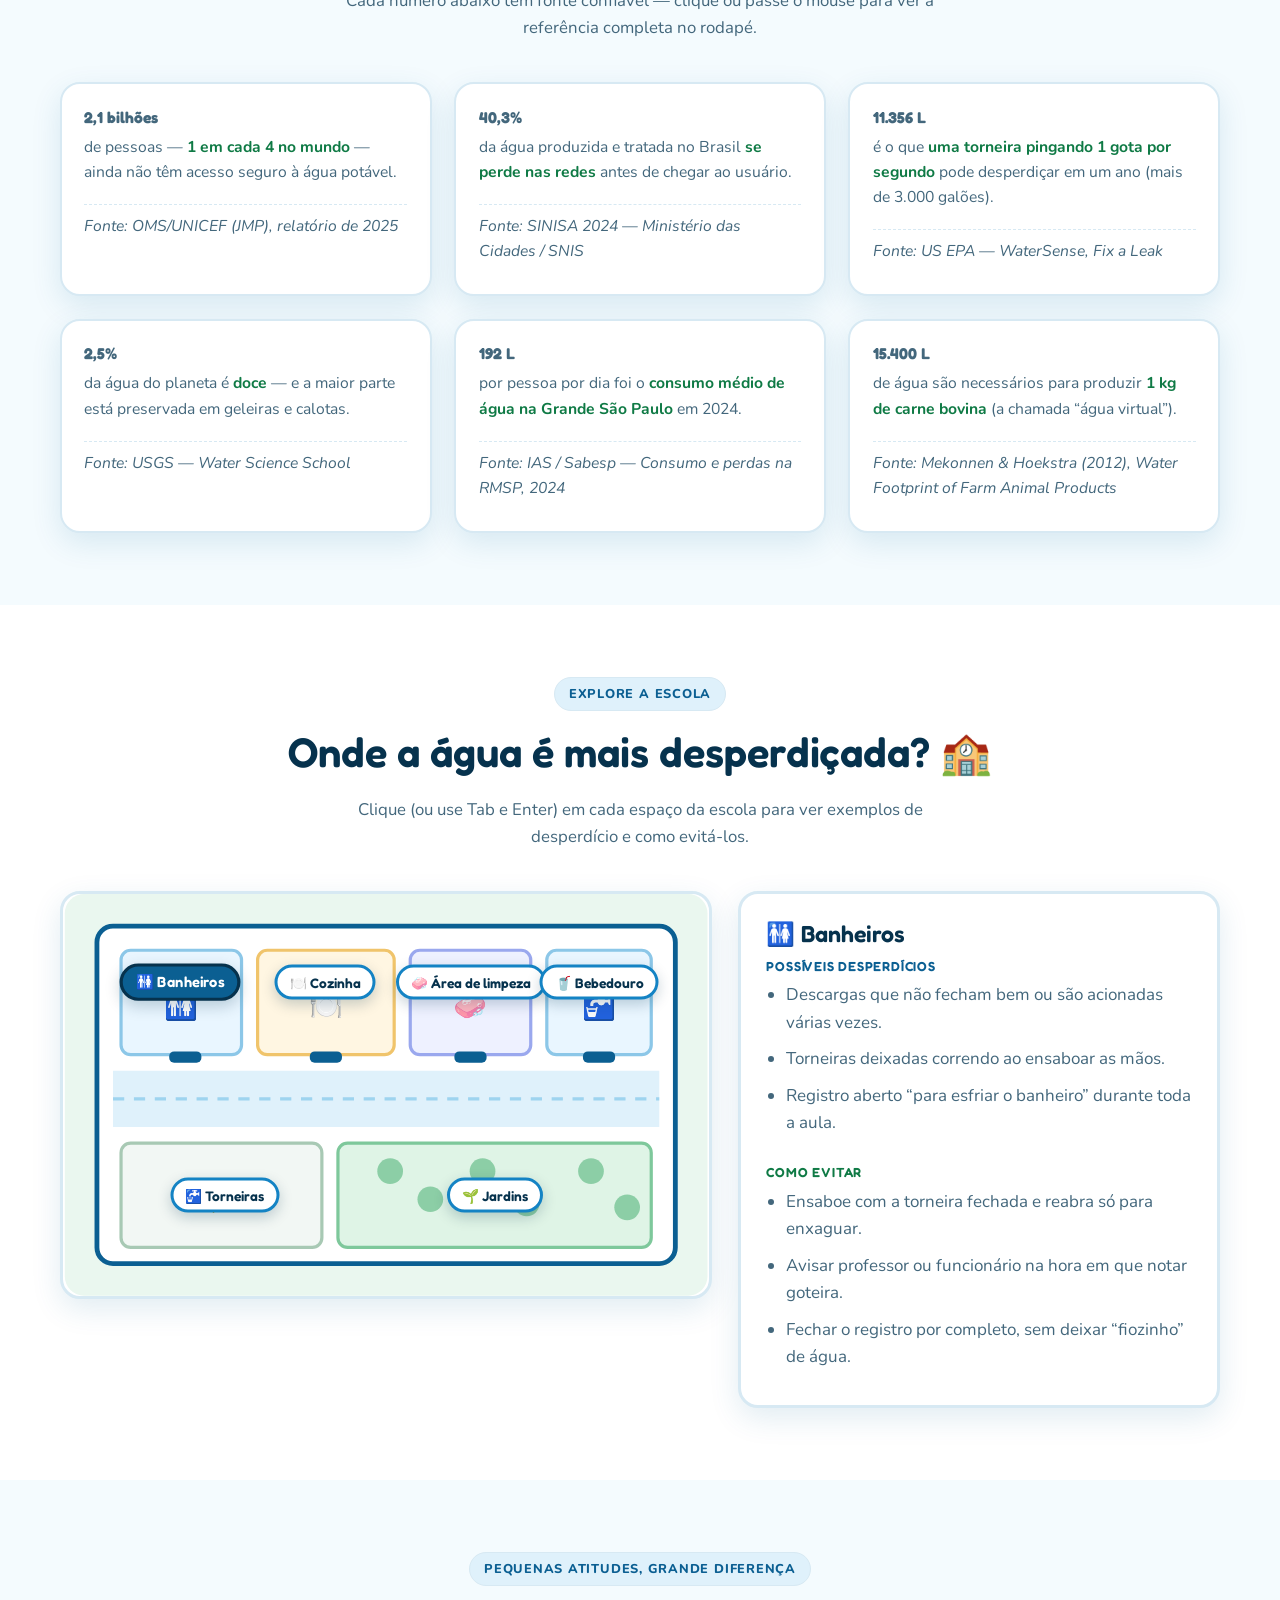
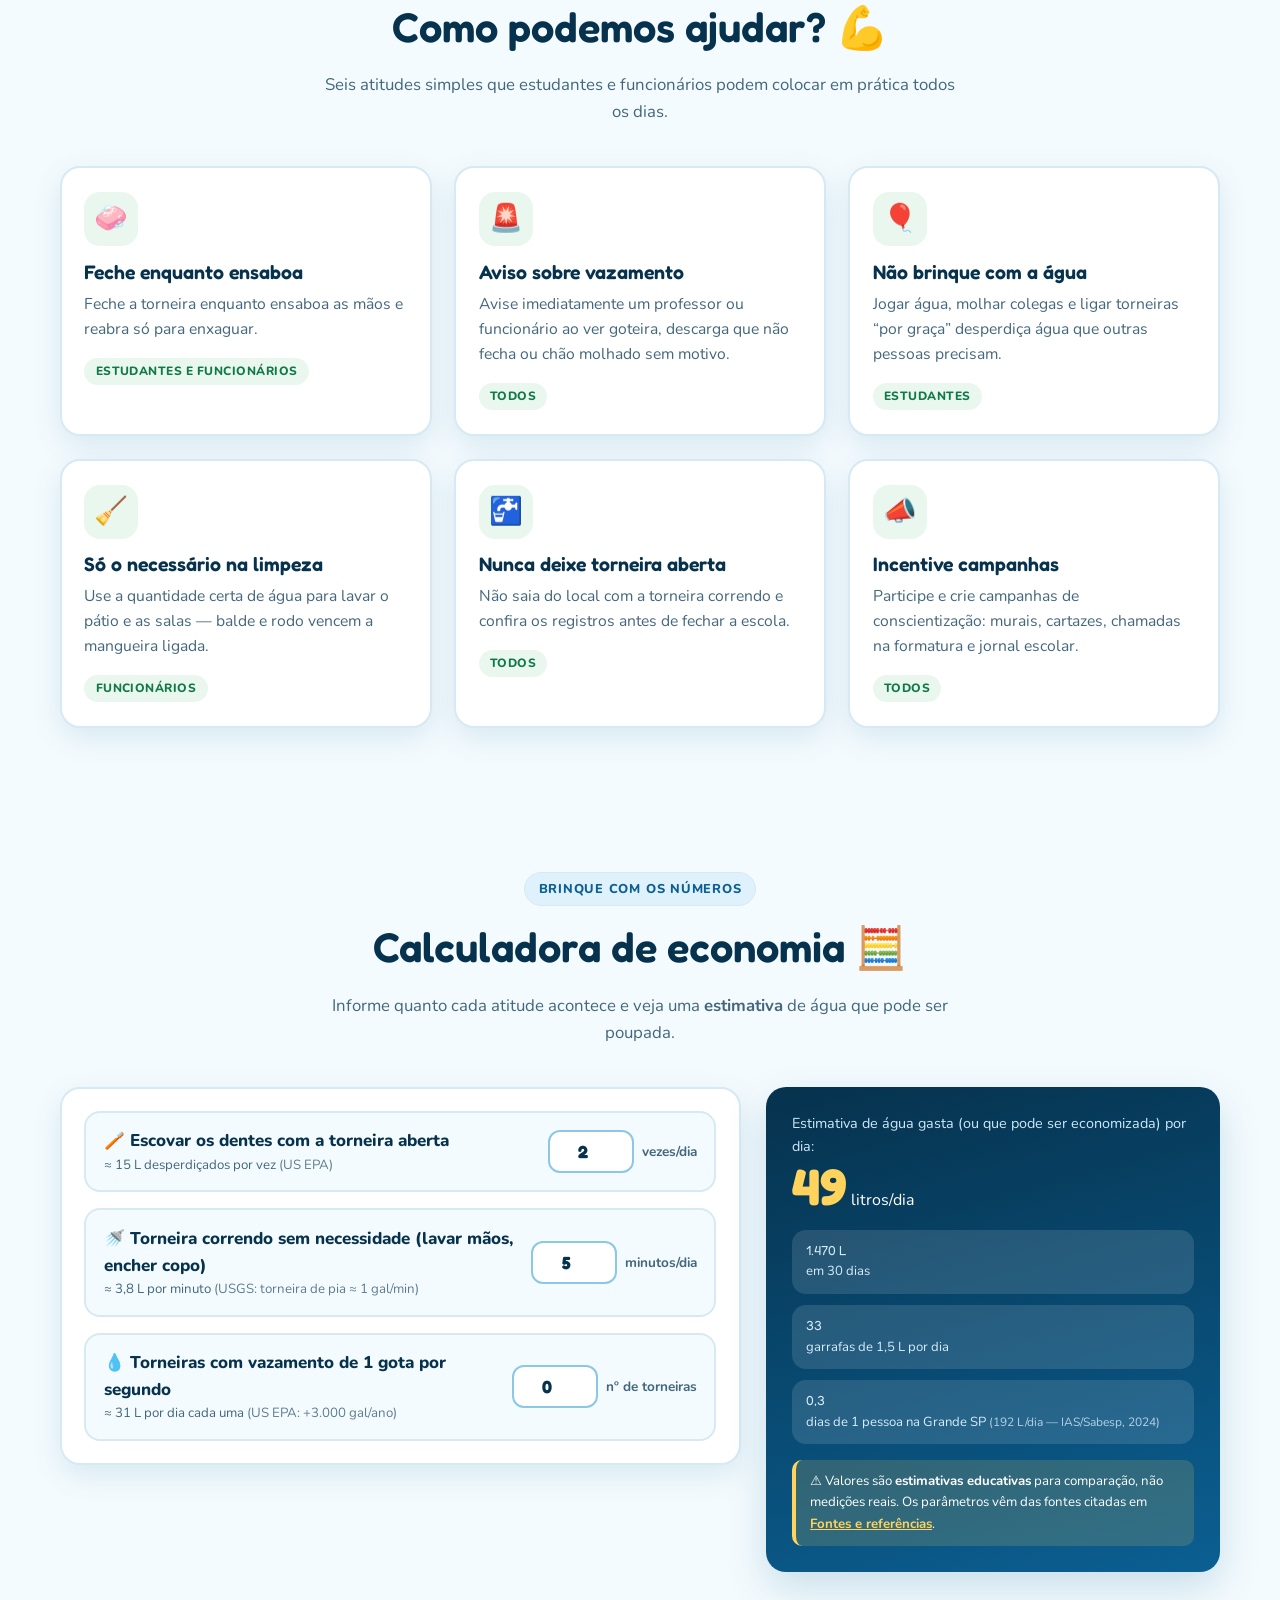
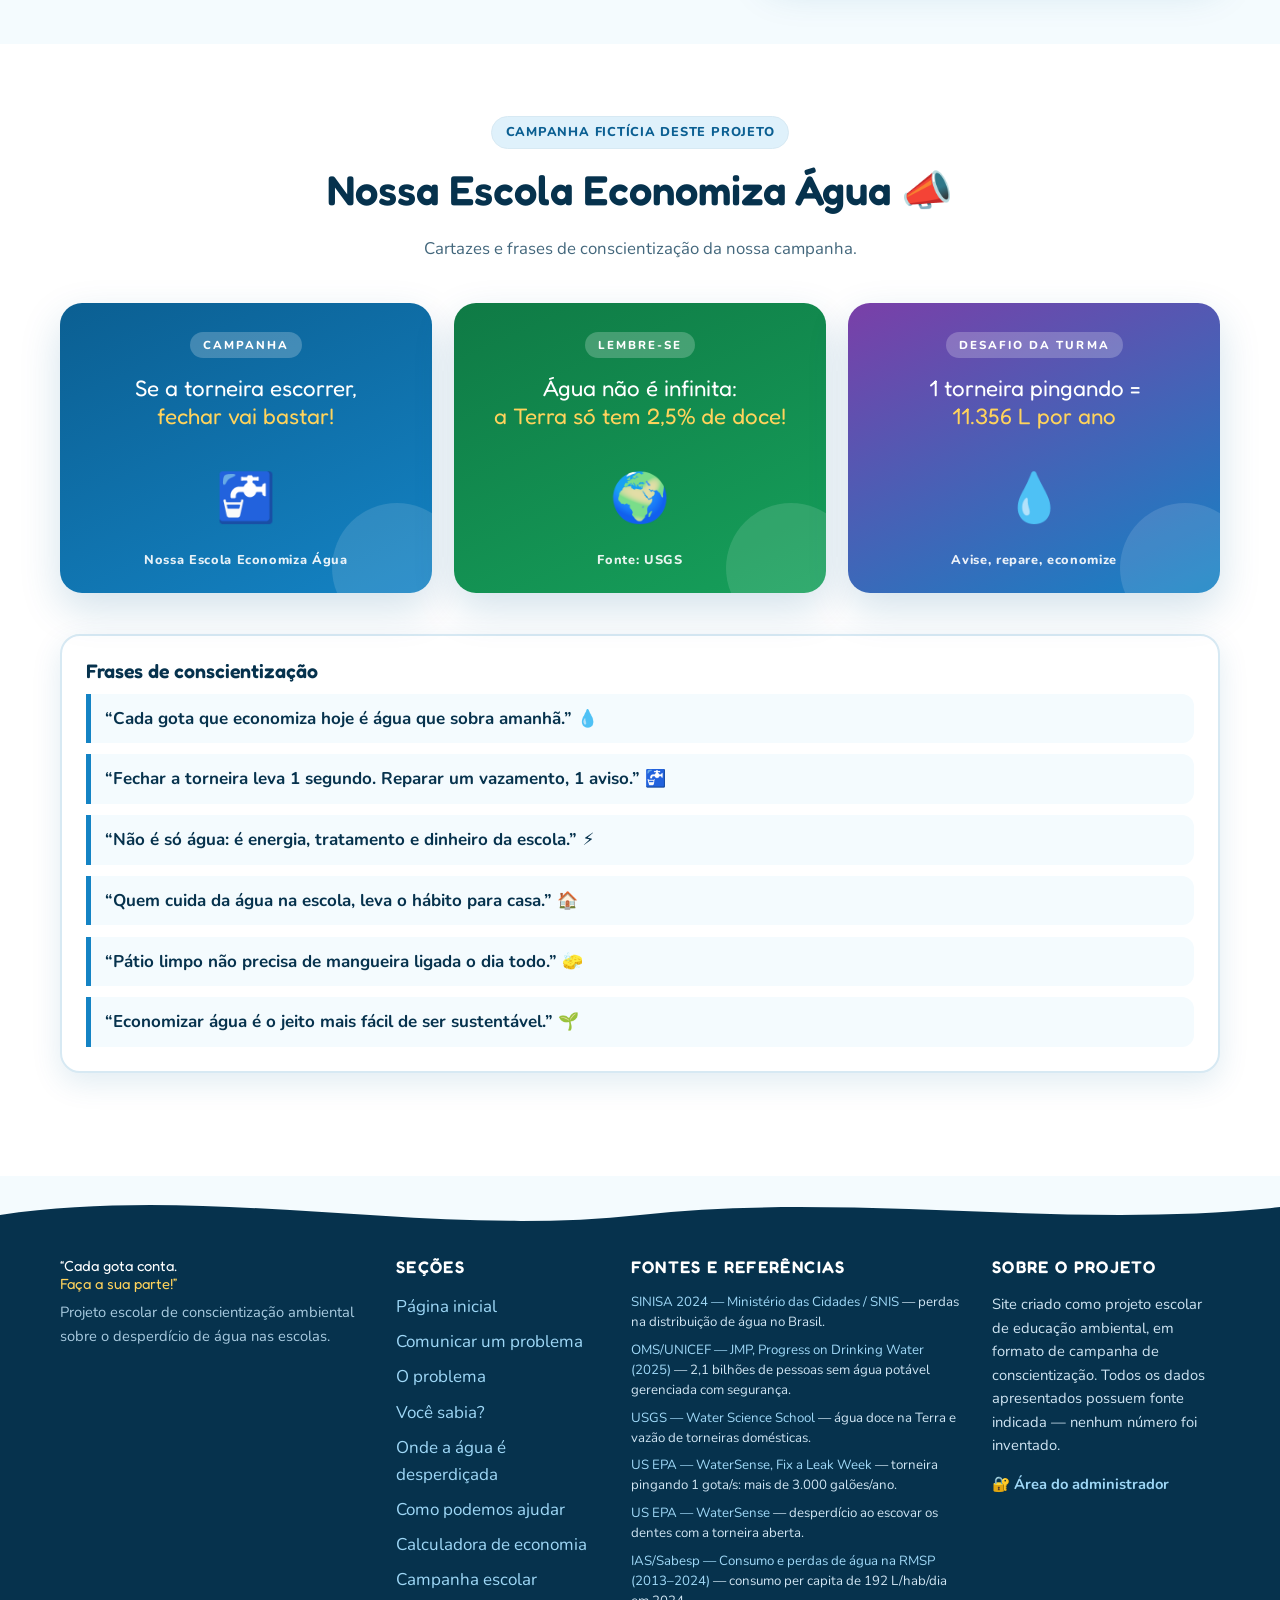
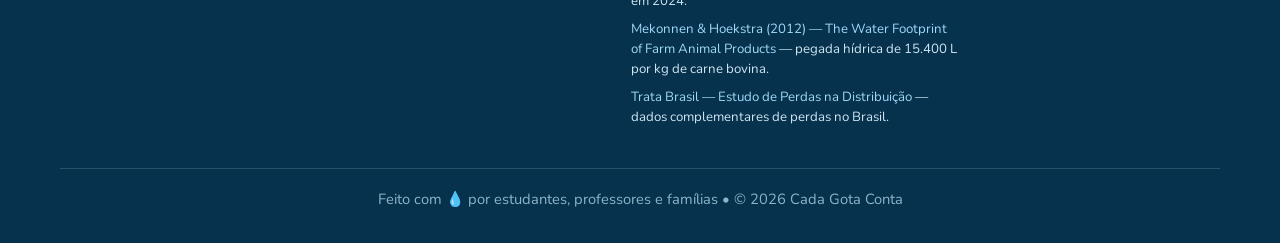
==== commit 9c0b2545: "Remover a secao Registro de acoes realizadas (mural) da pagina publica e do painel do admin" ====
--- a/index.html
+++ b/index.html
@@ -527,7 +527,7 @@
     <header class="cabecalho-secao reveal">
       <p class="etiqueta">Campanha fictícia deste projeto</p>
       <h2>Nossa Escola Economiza Água 📣</h2>
-      <p class="secao-lead">Cartazes, frases, metas e um mural para registrar as ações da turma.</p>
+      <p class="secao-lead">Cartazes e frases de conscientização da nossa campanha.</p>
     </header>
 
     <div class="grade grade-3 reveal">
@@ -554,18 +554,6 @@
     <div class="frases-caixa reveal">
       <h3>Frases de conscientização</h3>
       <ul class="frases-lista" id="frases-lista"></ul>
-    </div>
-
-    <div class="mural reveal">
-      <h3>Registro de ações realizadas</h3>
-      <p class="secao-lead">Anote aqui o que a turma fez hoje (o registro fica salvo neste navegador).</p>
-      <form class="mural-form" id="mural-form">
-        <label class="oculto" for="mural-input">Descreva a ação realizada</label>
-        <input type="text" id="mural-input" placeholder="Ex.: encontramos e reportamos uma torneira pingando no 2º andar" maxlength="140" required>
-        <button class="botao botao-primario" type="submit">Registrar</button>
-      </form>
-      <ul class="mural-lista" id="mural-lista" aria-live="polite"></ul>
-      <p class="mural-vazio" id="mural-vazio">Nenhuma ação registrada ainda. Seja o primeiro! ✍️</p>
     </div>
   </div>
 </section>
@@ -663,13 +651,6 @@
     </div>
 
     <div class="admin-grupo">
-      <h2>Ações registradas no mural (<span id="admin-mural-count">0</span>)</h2>
-      <ul class="admin-lista-frases" id="admin-mural-lista"></ul>
-      <p class="fonte-mini" id="admin-mural-vazio">Nenhuma ação registrada ainda.</p>
-      <button class="botao botao-secundario botao-pequeno" id="admin-limpar-mural" type="button">Limpar mural</button>
-    </div>
-
-    <div class="admin-grupo">
       <h2>Problemas comunicados (<span id="admin-problemas-count">0</span>) <span class="selo selo-ficticio">em tempo real</span></h2>
       <p class="fonte-mini">Avisos enviados pelos alunos nesta página. Novos avisos aparecem aqui e notificam na tela e no computador.</p>
       <p class="fonte-mini" id="admin-sync-status">Carregando sincronização…</p>
--- a/styles.css
+++ b/styles.css
@@ -439,28 +439,12 @@
   border-radius:0 12px 12px 0;padding:.7rem .9rem;font-weight:700;color:var(--azul-900);
 }
 
-.mural{
-  margin-top:2.6rem;background:linear-gradient(160deg,#eaf7ef,#dff1fb);
-  border:3px dashed var(--verde-300);border-radius:26px;padding:1.8rem;
-}
 .mural-form{display:flex;gap:.8rem;flex-wrap:wrap;}
 .mural-form input{
   flex:1 1 320px;padding:.85rem 1rem;font-size:1rem;font-family:var(--fonte-texto);
   border:3px solid var(--azul-300);border-radius:14px;background:#fff;color:var(--tinta);
 }
 .mural-form input:focus{border-color:var(--azul-500);}
-.mural-lista{list-style:none;margin:1.2rem 0 0;padding:0;display:grid;gap:.6rem;}
-.mural-lista li{
-  background:#fff;border-radius:14px;padding:.75rem 1rem;
-  display:flex;justify-content:space-between;align-items:center;gap:1rem;
-  box-shadow:0 4px 12px rgba(6,50,77,.08);font-weight:600;
-}
-.mural-lista button{
-  background:#ffe9ec;border:0;color:#b3202e;font-weight:800;
-  border-radius:10px;padding:.35rem .7rem;cursor:pointer;font-size:.85rem;
-}
-.mural-lista button:hover{background:#ffd4d9;}
-.mural-vazio{margin:.9rem 0 0;color:var(--tinta-suave);font-style:italic;}
 
 /* ============================================================
    RODAPÉ
@@ -714,7 +698,6 @@
   .grade-3{grid-template-columns:1fr;}
   .secao{padding:3.2rem 0;}
   .rodape-grade{grid-template-columns:1fr;}
-  .mural{padding:1.3rem;}
   .hotspot{font-size:.62rem;padding:.3rem .5rem;border-width:2px;}
   .planta{aspect-ratio:8/6;}
   .calc-linha{flex-direction:column;align-items:stretch;}
